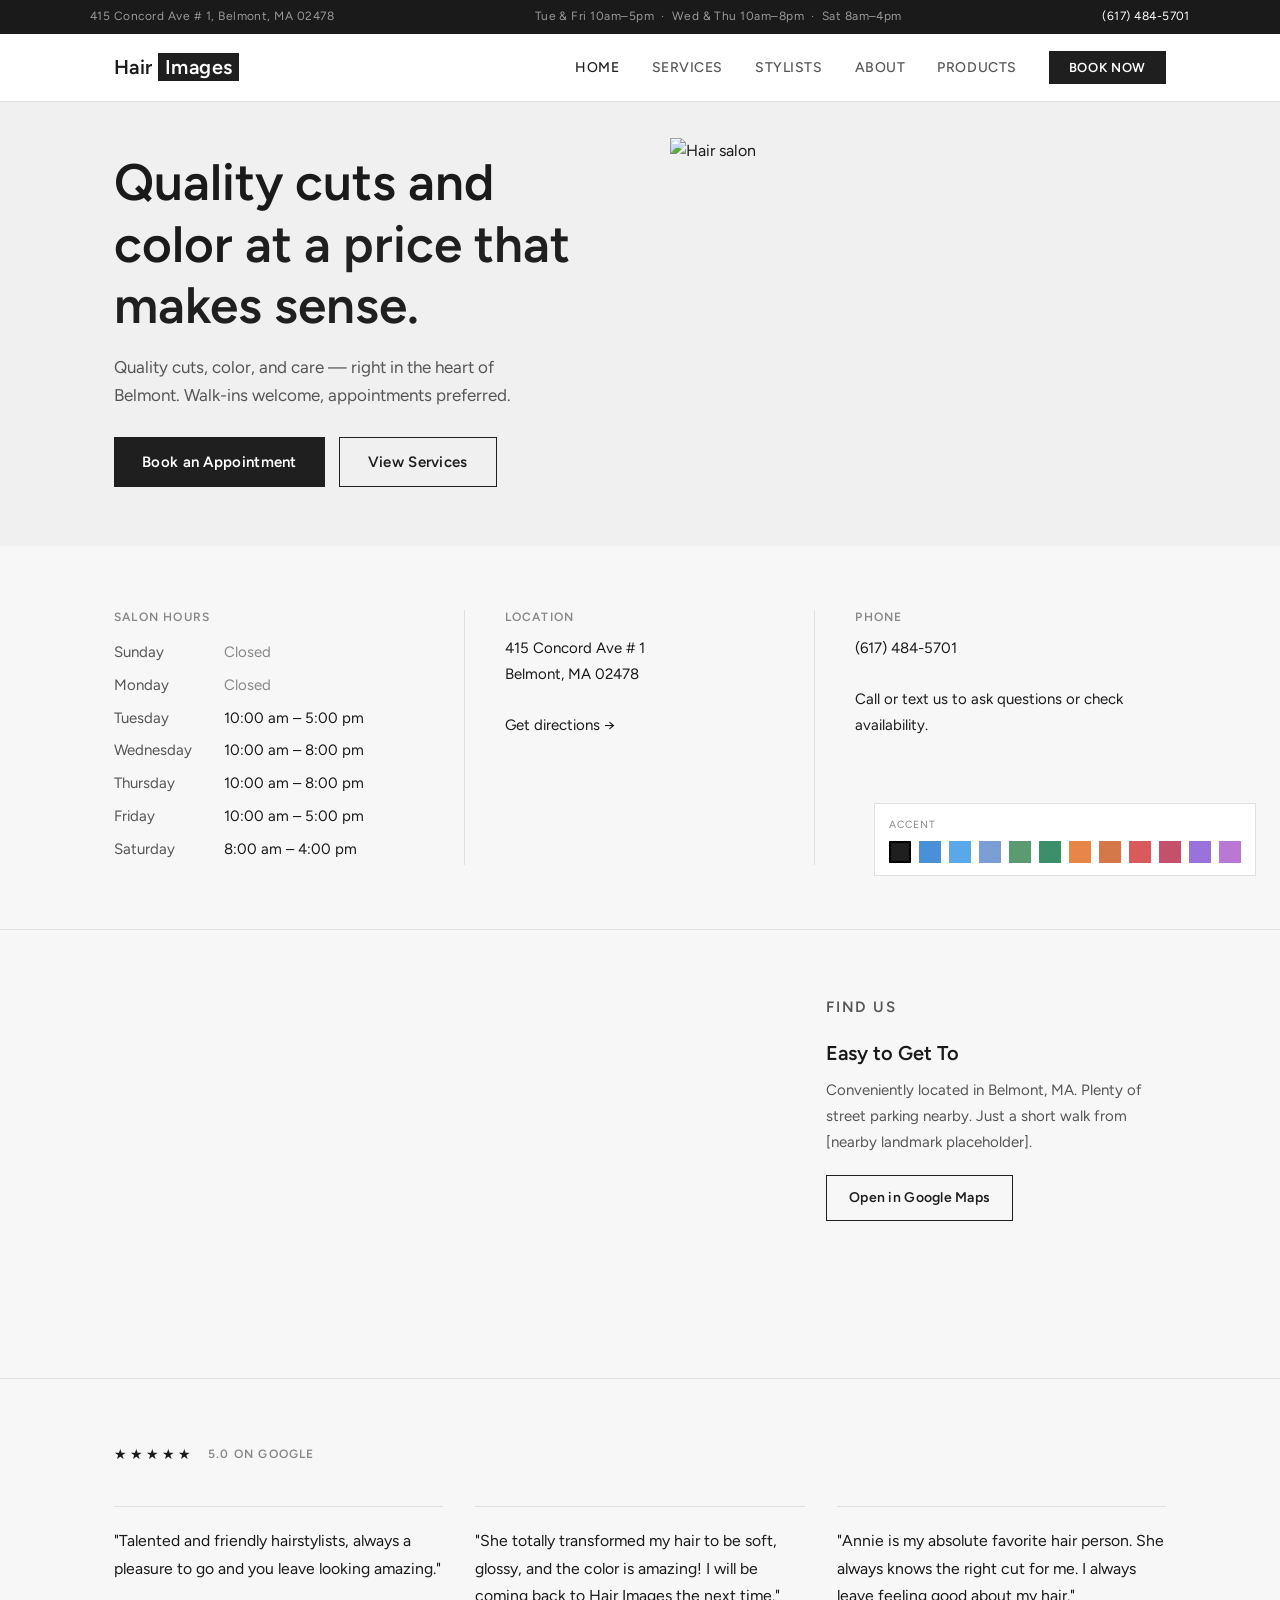
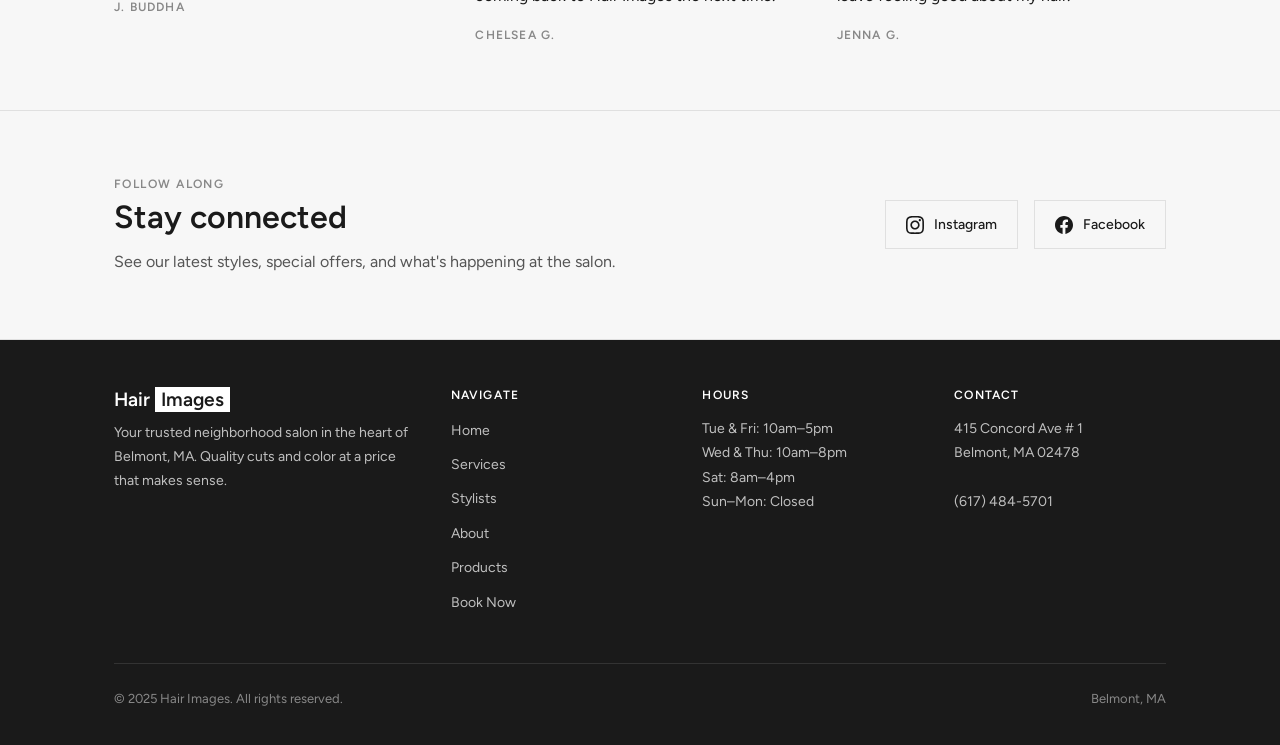
==== index.html @ fe10e87e "Add mobile-specific UI improvements - Hide top bar on mobile - Location + Phone side by side (2-col)" ====
<!DOCTYPE html>
<html lang="en">
<head>
  <meta charset="UTF-8" />
  <meta name="viewport" content="width=device-width, initial-scale=1.0" />
  <title>Hair Images — Belmont's Neighborhood Salon</title>
  <link rel="stylesheet" href="css/style.css" />
</head>
<body>

  <!-- ========================
       Top Bar
       ======================== -->
  <div class="topbar">
    <div class="topbar-inner">
      <span>415 Concord Ave # 1, Belmont, MA 02478</span>
      <span>Tue &amp; Fri 10am–5pm &nbsp;·&nbsp; Wed &amp; Thu 10am–8pm &nbsp;·&nbsp; Sat 8am–4pm</span>
      <a href="tel:+16174845701">(617) 484-5701</a>
    </div>
  </div>

  <!-- ========================
       Navigation
       ======================== -->
  <nav>
    <div class="nav-inner">
      <a href="index.html" class="nav-logo">Hair <span>Images</span></a>
      <ul class="nav-links">
        <li><a href="index.html" class="active">Home</a></li>
        <li><a href="services.html">Services</a></li>
        <li><a href="stylists.html">Stylists</a></li>
        <li><a href="about.html">About</a></li>
        <li><a href="products.html">Products</a></li>
        <li><a href="book.html" class="nav-book-btn">Book Now</a></li>
      </ul>
      <button class="nav-toggle" aria-label="Toggle menu">
        <span></span><span></span><span></span>
      </button>
    </div>
  </nav>

  <!-- ========================
       Hero
       ======================== -->
  <section class="hero">
    <div class="hero-inner">
      <div class="hero-text">
        <h1>Quality cuts and color <em>at a price that makes sense.</em></h1>
        <p>Quality cuts, color, and care — right in the heart of Belmont. Walk-ins welcome, appointments preferred.</p>
        <div class="hero-actions">
          <a href="book.html" class="btn-primary">Book an Appointment</a>
          <a href="services.html" class="btn-outline">View Services</a>
        </div>
      </div>
      <div class="hero-image">
        <img src="https://images.unsplash.com/photo-1647462742006-adc8b77b52d2?q=80&w=2064&auto=format&fit=crop" alt="Hair salon" />
      </div>
    </div>
  </section>

  <!-- ========================
       Hours / Location / Phone
       ======================== -->
  <section class="info-strip">
    <div class="container">
      <div class="info-grid">

        <!-- Hours -->
        <div class="info-card">
          <h3>Salon Hours</h3>
          <table class="hours-table">
            <tr><td>Sunday</td><td class="closed">Closed</td></tr>
            <tr><td>Monday</td><td class="closed">Closed</td></tr>
            <tr><td>Tuesday</td><td>10:00 am – 5:00 pm</td></tr>
            <tr><td>Wednesday</td><td>10:00 am – 8:00 pm</td></tr>
            <tr><td>Thursday</td><td>10:00 am – 8:00 pm</td></tr>
            <tr><td>Friday</td><td>10:00 am – 5:00 pm</td></tr>
            <tr><td>Saturday</td><td>8:00 am – 4:00 pm</td></tr>
          </table>
        </div>

        <!-- Location -->
        <div class="info-card">
          <h3>Location</h3>
          <address>
            415 Concord Ave # 1<br />
            Belmont, MA 02478<br /><br />
            <a href="#map">Get directions &rarr;</a>
          </address>
        </div>

        <!-- Phone -->
        <div class="info-card">
          <h3>Phone</h3>
          <p>
            <a href="tel:+16174845701">(617) 484-5701</a><br /><br />
            Call or text us to ask questions or check availability.
          </p>
        </div>

      </div>
    </div>
  </section>

  <!-- ========================
       Map
       ======================== -->
  <section class="map-section" id="map">
    <div class="container">
      <div class="map-wrapper">
        <iframe
          class="map-embed"
          src="https://maps.google.com/maps?q=415+Concord+Ave+%231,+Belmont,+MA+02478&output=embed"
          width="100%"
          height="320"
          style="border:0;"
          allowfullscreen=""
          loading="lazy"
          referrerpolicy="no-referrer-when-downgrade">
        </iframe>
        <div class="map-details">
          <p class="section-label">Find Us</p>
          <h3>Easy to Get To</h3>
          <p>
            Conveniently located in Belmont, MA. Plenty of street parking nearby. Just a short walk from [nearby landmark placeholder].
          </p>
          <a href="https://maps.google.com" target="_blank" rel="noopener" class="btn-outline">Open in Google Maps</a>
        </div>
      </div>
    </div>
  </section>

  <!-- ========================
       Reviews
       ======================== -->
  <section class="reviews-section">
    <div class="container">
      <div class="reviews-header">
        <span class="reviews-stars">★★★★★</span>
        <span class="reviews-rating">5.0 on Google</span>
      </div>
      <div class="reviews-grid">
        <div class="review-item">
          <p class="review-quote">"Talented and friendly hairstylists, always a pleasure to go and you leave looking amazing."</p>
          <p class="review-author">J. Buddha</p>
        </div>
        <div class="review-item">
          <p class="review-quote">"She totally transformed my hair to be soft, glossy, and the color is amazing! I will be coming back to Hair Images the next time."</p>
          <p class="review-author">Chelsea G.</p>
        </div>
        <div class="review-item">
          <p class="review-quote">"Annie is my absolute favorite hair person. She always knows the right cut for me. I always leave feeling good about my hair."</p>
          <p class="review-author">Jenna G.</p>
        </div>
      </div>
    </div>
  </section>

  <!-- ========================
       Socials
       ======================== -->
  <section class="socials-section">
    <div class="container">
      <div class="socials-inner">
        <div class="socials-text">
          <p class="section-label">Follow Along</p>
          <h2 class="section-title">Stay connected</h2>
          <p class="section-sub">See our latest styles, special offers, and what's happening at the salon.</p>
        </div>
        <div class="socials-links">
          <a href="https://www.instagram.com/hairimagessalon/" class="social-link" target="_blank" rel="noopener">
            <svg viewBox="0 0 24 24" xmlns="http://www.w3.org/2000/svg">
              <path d="M12 2.163c3.204 0 3.584.012 4.85.07 3.252.148 4.771 1.691 4.919 4.919.058 1.265.069 1.645.069 4.849 0 3.205-.012 3.584-.069 4.849-.149 3.225-1.664 4.771-4.919 4.919-1.266.058-1.644.07-4.85.07-3.204 0-3.584-.012-4.849-.07-3.26-.149-4.771-1.699-4.919-4.92-.058-1.265-.07-1.644-.07-4.849 0-3.204.013-3.583.07-4.849.149-3.227 1.664-4.771 4.919-4.919 1.266-.057 1.645-.069 4.849-.069zm0-2.163c-3.259 0-3.667.014-4.947.072-4.358.2-6.78 2.618-6.98 6.98-.059 1.281-.073 1.689-.073 4.948 0 3.259.014 3.668.072 4.948.2 4.358 2.618 6.78 6.98 6.98 1.281.058 1.689.072 4.948.072 3.259 0 3.668-.014 4.948-.072 4.354-.2 6.782-2.618 6.979-6.98.059-1.28.073-1.689.073-4.948 0-3.259-.014-3.667-.072-4.947-.196-4.354-2.617-6.78-6.979-6.98-1.281-.059-1.69-.073-4.949-.073zm0 5.838c-3.403 0-6.162 2.759-6.162 6.162s2.759 6.163 6.162 6.163 6.162-2.759 6.162-6.163c0-3.403-2.759-6.162-6.162-6.162zm0 10.162c-2.209 0-4-1.79-4-4 0-2.209 1.791-4 4-4s4 1.791 4 4c0 2.21-1.791 4-4 4zm6.406-11.845c-.796 0-1.441.645-1.441 1.44s.645 1.44 1.441 1.44c.795 0 1.439-.645 1.439-1.44s-.644-1.44-1.439-1.44z"/>
            </svg>
            Instagram
          </a>
          <a href="https://www.facebook.com/hairimagessalon/" class="social-link" target="_blank" rel="noopener">
            <svg viewBox="0 0 24 24" xmlns="http://www.w3.org/2000/svg">
              <path d="M24 12.073c0-6.627-5.373-12-12-12s-12 5.373-12 12c0 5.99 4.388 10.954 10.125 11.854v-8.385H7.078v-3.47h3.047V9.43c0-3.007 1.792-4.669 4.533-4.669 1.312 0 2.686.235 2.686.235v2.953H15.83c-1.491 0-1.956.925-1.956 1.874v2.25h3.328l-.532 3.47h-2.796v8.385C19.612 23.027 24 18.062 24 12.073z"/>
            </svg>
            Facebook
          </a>
        </div>
      </div>
    </div>
  </section>

  <!-- ========================
       Footer
       ======================== -->
  <footer>
    <div class="footer-inner">
      <div class="footer-grid">
        <div class="footer-brand">
          <h2>Hair <span>Images</span></h2>
          <p>Your trusted neighborhood salon in the heart of Belmont, MA. Quality cuts and color at a price that makes sense.</p>
        </div>
        <div class="footer-col">
          <h4>Navigate</h4>
          <ul>
            <li><a href="index.html">Home</a></li>
            <li><a href="services.html">Services</a></li>
            <li><a href="stylists.html">Stylists</a></li>
            <li><a href="about.html">About</a></li>
            <li><a href="products.html">Products</a></li>
            <li><a href="book.html">Book Now</a></li>
          </ul>
        </div>
        <div class="footer-col">
          <h4>Hours</h4>
          <p>Tue & Fri: 10am–5pm<br />Wed & Thu: 10am–8pm<br />Sat: 8am–4pm<br />Sun–Mon: Closed</p>
        </div>
        <div class="footer-col">
          <h4>Contact</h4>
          <p>415 Concord Ave # 1<br />Belmont, MA 02478<br /><br />(617) 484-5701</p>
        </div>
      </div>
      <div class="footer-bottom">
        <p>&copy; 2025 Hair Images. All rights reserved.</p>
        <p>Belmont, MA</p>
      </div>
    </div>
  </footer>

  <script src="js/nav.js"></script>

  <a href="book.html" class="mobile-book-fab">Book Now</a>

  <div id="theme-switcher">
    <div class="swatch-panel">
      <p class="accent-label">Accent</p>
      <div class="swatch-row">
        <button class="swatch active" data-accent="#1F1F1F" data-accent-lt="#888888" style="background:#1F1F1F;" title="Black"></button>
        <button class="swatch" data-accent="#4A90D9" data-accent-lt="#85BBE8" style="background:#4A90D9;" title="Blue"></button>
        <button class="swatch" data-accent="#5BA8E8" data-accent-lt="#90CCEF" style="background:#5BA8E8;" title="Sky Blue"></button>
        <button class="swatch" data-accent="#7B9FD4" data-accent-lt="#AABFE0" style="background:#7B9FD4;" title="Periwinkle"></button>
        <button class="swatch" data-accent="#5A9B72" data-accent-lt="#8DC4A0" style="background:#5A9B72;" title="Sage Green"></button>
        <button class="swatch" data-accent="#3D8F6A" data-accent-lt="#75BA9A" style="background:#3D8F6A;" title="Teal Green"></button>
        <button class="swatch" data-accent="#E8864A" data-accent-lt="#F0AF80" style="background:#E8864A;" title="Orange"></button>
        <button class="swatch" data-accent="#D4784A" data-accent-lt="#E4A47A" style="background:#D4784A;" title="Terracotta"></button>
        <button class="swatch" data-accent="#D95A5A" data-accent-lt="#E89090" style="background:#D95A5A;" title="Soft Red"></button>
        <button class="swatch" data-accent="#C4506A" data-accent-lt="#DC8898" style="background:#C4506A;" title="Rose Red"></button>
        <button class="swatch" data-accent="#9B72D9" data-accent-lt="#BFA8E8" style="background:#9B72D9;" title="Violet"></button>
        <button class="swatch" data-accent="#B878D4" data-accent-lt="#D4A8E4" style="background:#B878D4;" title="Orchid"></button>
      </div>
    </div>
    <button class="accent-toggle">Accents</button>
  </div>

  <style>
    #theme-switcher {
      position: fixed;
      bottom: 24px;
      right: 24px;
      background: #fff;
      border: 1px solid #E0E0E0;
      padding: 12px 14px;
      z-index: 9999;
      font-family: 'Figtree', sans-serif;
    }
    .accent-label {
      font-size: 0.65rem;
      letter-spacing: 0.1em;
      text-transform: uppercase;
      color: #888;
      margin-bottom: 8px;
    }
    .accent-toggle { display: none; }
    .swatch-row { display: flex; gap: 8px; }
    .swatch {
      width: 22px;
      height: 22px;
      border: 2px solid transparent;
      cursor: pointer;
      padding: 0;
    }
    .swatch.active { border-color: #000; }

    @media (max-width: 840px) {
      #theme-switcher {
        right: auto;
        left: 24px;
        background: transparent;
        border: none;
        padding: 0;
      }
      .swatch-panel {
        display: none;
        background: #fff;
        border: 1px solid #E0E0E0;
        padding: 12px 14px;
        margin-bottom: 8px;
      }
      #theme-switcher.open .swatch-panel { display: block; }
      .accent-label { display: none; }
      .swatch-row { flex-wrap: wrap; max-width: 156px; }
      .accent-toggle {
        display: block;
        background: #fff;
        border: 1px solid #E0E0E0;
        padding: 8px 14px;
        font-family: 'Figtree', sans-serif;
        font-size: 0.7rem;
        font-weight: 600;
        letter-spacing: 0.08em;
        text-transform: uppercase;
        color: #555;
        cursor: pointer;
      }
    }
  </style>

  <script>
    document.querySelectorAll('.swatch').forEach(btn => {
      btn.addEventListener('click', () => {
        document.querySelectorAll('.swatch').forEach(s => s.classList.remove('active'));
        btn.classList.add('active');
        const root = document.documentElement;
        root.style.setProperty('--accent', btn.dataset.accent);
        root.style.setProperty('--accent-lt', btn.dataset.accentLt);
      });
    });

    document.querySelector('.accent-toggle').addEventListener('click', () => {
      document.getElementById('theme-switcher').classList.toggle('open');
    });
  </script>

</body>
</html>
---- css/style.css ----
/* ==============================
   Hair Images — Global Styles
   ============================== */

@import url('https://fonts.googleapis.com/css2?family=Figtree:wght@300;400;500;600&display=swap');

/* Variables */
:root {
  --bg:        #F7F7F7;
  --bg-alt:    #F0F0F0;
  --white:     #FFFFFF;
  --text:      #1A1A1A;
  --text-mid:  #555555;
  --text-light:#888888;
  --accent:    #1F1F1F;
  --accent-lt: #888888;
  --border:    #E0E0E0;
  --nav-h:     68px;
  --max-w:     1100px;
}

/* Reset */
*, *::before, *::after { box-sizing: border-box; margin: 0; padding: 0; }

html { scroll-behavior: smooth; }

body {
  background: var(--bg);
  color: var(--text);
  font-family: 'Figtree', sans-serif;
  font-size: 16px;
  line-height: 1.65;
}

img { display: block; max-width: 100%; }

a { color: inherit; text-decoration: none; }

h1, h2, h3, h4 {
  font-family: 'Figtree', sans-serif;
  line-height: 1.2;
  font-weight: 600;
}

/* ==============================
   Top Bar
   ============================== */

.topbar {
  background: var(--text);
  color: #999999;
  font-size: 0.75rem;
  letter-spacing: 0.04em;
  padding: 7px 24px;
}

.topbar-inner {
  max-width: var(--max-w);
  margin: 0 auto;
  display: flex;
  justify-content: space-between;
  align-items: center;
  gap: 16px;
}

.topbar a {
  color: #ffffff;
  transition: opacity 0.2s;
}

.topbar a:hover { opacity: 0.7; }

/* ==============================
   Navigation
   ============================== */

nav {
  position: sticky;
  top: 0;
  z-index: 100;
  background: var(--white);
  border-bottom: 1px solid var(--border);
  height: var(--nav-h);
}

.nav-inner {
  max-width: var(--max-w);
  margin: 0 auto;
  padding: 0 24px;
  height: 100%;
  display: flex;
  align-items: center;
  justify-content: space-between;
}

.nav-logo {
  font-family: 'Figtree', sans-serif;
  font-size: 1.25rem;
  font-weight: 600;
  letter-spacing: 0.02em;
  color: var(--text);
}

.nav-logo span {
  background: var(--accent);
  color: var(--white);
  padding: 2px 7px;
}

.nav-links {
  display: flex;
  gap: 32px;
  list-style: none;
}

.nav-links a {
  font-size: 0.875rem;
  font-weight: 500;
  letter-spacing: 0.04em;
  text-transform: uppercase;
  color: var(--text-mid);
  transition: color 0.2s;
}

.nav-links a:hover,
.nav-links a.active {
  color: var(--accent);
}

.nav-book-btn {
  background: var(--accent);
  color: var(--white) !important;
  padding: 9px 20px;
  font-size: 0.8125rem !important;
  font-weight: 600 !important;
  letter-spacing: 0.05em !important;
  transition: background 0.2s !important;
}

.nav-book-btn:hover {
  background: #3A3A3A !important;
  color: var(--white) !important;
}

/* Hamburger (mobile) */
.nav-toggle {
  display: none;
  background: none;
  border: none;
  cursor: pointer;
  padding: 4px;
}

.nav-toggle span {
  display: block;
  width: 22px;
  height: 2px;
  background: var(--text);
  margin: 5px 0;
  transition: all 0.3s;
}

/* ==============================
   Page Wrapper
   ============================== */

.page {
  min-height: calc(100vh - var(--nav-h));
}

.container {
  max-width: var(--max-w);
  margin: 0 auto;
  padding: 0 24px;
}

/* ==============================
   Hero
   ============================== */

.hero {
  background: var(--bg-alt);
  padding: 36px 0;
}

.hero-inner {
  max-width: var(--max-w);
  margin: 0 auto;
  padding: 0 24px;
  display: grid;
  grid-template-columns: 1fr 1fr;
  gap: 60px;
  align-items: center;
}

.hero-text {
  margin-top: -8px;
}

.hero-text h1 {
  font-size: clamp(2.2rem, 4vw, 3.2rem);
  margin-bottom: 16px;
  color: var(--text);
}

.hero-text h1 em {
  font-style: normal;
  color: var(--accent);
}

.hero-text p {
  font-size: 1.0625rem;
  color: var(--text-mid);
  max-width: 420px;
  margin-bottom: 28px;
}

.hero-actions {
  display: flex;
  gap: 14px;
  flex-wrap: wrap;
}

.btn-primary {
  display: inline-block;
  background: var(--accent);
  color: var(--white);
  padding: 13px 28px;
  font-weight: 600;
  font-size: 0.9375rem;
  letter-spacing: 0.02em;
  transition: background 0.2s;
}

.btn-primary:hover { background: #3A3A3A; }

.btn-outline {
  display: inline-block;
  border: 1.5px solid var(--accent);
  color: var(--accent);
  padding: 12px 28px;
  font-weight: 600;
  font-size: 0.9375rem;
  letter-spacing: 0.02em;
  transition: all 0.2s;
}

.btn-outline:hover {
  background: var(--accent);
  color: var(--white);
}

.hero-image {
  aspect-ratio: 4/3;
  overflow: hidden;
}

.hero-image img {
  width: 100%;
  height: 100%;
  object-fit: cover;
  display: block;
}

/* ==============================
   Section Labels
   ============================== */

.section-label {
  font-size: 0.75rem;
  font-weight: 600;
  letter-spacing: 0.12em;
  text-transform: uppercase;
  color: var(--text-light);
  margin-bottom: 4px;
}

.section-title {
  font-size: clamp(1.6rem, 2.5vw, 2rem);
  color: var(--text);
  margin-bottom: 12px;
}

.section-sub {
  color: var(--text-mid);
  font-size: 1rem;
  max-width: 520px;
}

/* ==============================
   Info Strip (Hours, Location, Phone)
   ============================== */

.info-strip {
  padding: 64px 0;
  border-bottom: 1px solid var(--border);
}

.info-grid {
  display: grid;
  grid-template-columns: repeat(3, 1fr);
  gap: 0;
}

.info-card {
  padding: 0 40px 0 0;
  border-right: 1px solid var(--border);
}

.info-card:first-child { padding-left: 0; }

.info-card:last-child {
  border-right: none;
  padding-right: 0;
  padding-left: 40px;
}

.info-card:nth-child(2) { padding-left: 40px; }

.info-card-icon {
  margin-bottom: 16px;
}

.info-card-icon svg {
  width: 20px;
  height: 20px;
  stroke: var(--text-light);
  fill: none;
  stroke-width: 1.6;
  stroke-linecap: round;
  stroke-linejoin: round;
}

.info-card h3 {
  font-family: 'Figtree', sans-serif;
  font-size: 0.75rem;
  font-weight: 600;
  letter-spacing: 0.1em;
  text-transform: uppercase;
  color: var(--text-light);
  margin-bottom: 12px;
}

.info-card p,
.info-card address {
  font-style: normal;
  font-size: 0.9375rem;
  color: var(--text);
  line-height: 1.7;
}

.hours-table {
  width: 100%;
  font-size: 0.9375rem;
  border-collapse: collapse;
}

.hours-table td {
  padding: 4px 0;
  color: var(--text);
}

.hours-table td:first-child {
  color: var(--text-mid);
  width: 110px;
}

.hours-table .closed {
  color: var(--text-light);
}

/* ==============================
   Socials Section
   ============================== */

.socials-section {
  padding: 64px 0;
  border-bottom: 1px solid var(--border);
}

.socials-inner {
  display: flex;
  align-items: center;
  gap: 48px;
  flex-wrap: wrap;
}

.socials-text { flex: 1; min-width: 240px; }

.socials-links {
  display: flex;
  gap: 16px;
  flex-wrap: wrap;
}

.social-link {
  flex: 1;
  display: flex;
  align-items: center;
  justify-content: center;
  gap: 10px;
  border: 1px solid var(--border);
  padding: 12px 20px;
  font-size: 0.875rem;
  font-weight: 500;
  color: var(--text);
  transition: border-color 0.2s, color 0.2s;
}

.social-link:hover {
  border-color: var(--text);
  color: var(--text);
}

.social-link svg {
  width: 18px;
  height: 18px;
  fill: currentColor;
}

/* ==============================
   Reviews Section
   ============================== */

.reviews-section {
  padding: 64px 0;
  border-bottom: 1px solid var(--border);
}

.reviews-header {
  display: flex;
  align-items: center;
  gap: 14px;
  margin-bottom: 40px;
}

.reviews-stars {
  font-size: 0.85rem;
  letter-spacing: 3px;
  color: var(--text);
}

.reviews-rating {
  font-size: 0.75rem;
  font-weight: 600;
  letter-spacing: 0.1em;
  text-transform: uppercase;
  color: var(--text-light);
}

.reviews-grid {
  display: grid;
  grid-template-columns: repeat(3, 1fr);
  gap: 32px;
}

.review-item {
  border-top: 1px solid var(--border);
  padding-top: 20px;
}

.review-quote {
  font-size: 0.9875rem;
  line-height: 1.75;
  color: var(--text);
  margin-bottom: 16px;
}

.review-author {
  font-size: 0.75rem;
  font-weight: 600;
  letter-spacing: 0.1em;
  text-transform: uppercase;
  color: var(--text-light);
}

/* ==============================
   Map Placeholder
   ============================== */

.map-section {
  padding: 64px 0;
  border-bottom: 1px solid var(--border);
}

.map-wrapper {
  display: grid;
  grid-template-columns: 1fr 340px;
  gap: 40px;
  align-items: start;
}

.map-placeholder {
  background: var(--border);
  height: 320px;
  display: flex;
  align-items: center;
  justify-content: center;
  color: var(--text-light);
  font-size: 0.875rem;
  letter-spacing: 0.04em;
  text-transform: uppercase;
}

.map-embed {
  display: block;
  height: 320px;
  width: 100%;
}

.map-details h3 {
  font-size: 1.25rem;
  margin-bottom: 12px;
}

.map-details p {
  color: var(--text-mid);
  font-size: 0.9375rem;
  margin-bottom: 20px;
  line-height: 1.75;
}

.map-details a.btn-outline {
  font-size: 0.875rem;
  padding: 10px 22px;
}

/* ==============================
   Footer
   ============================== */

footer {
  background: var(--text);
  color: #C0C0C0;
  padding: 48px 0 36px;
}

.footer-inner {
  max-width: var(--max-w);
  margin: 0 auto;
  padding: 0 24px;
}

.footer-grid {
  display: grid;
  grid-template-columns: 1.4fr 1fr 1fr 1fr;
  gap: 40px;
  margin-bottom: 40px;
}

.footer-brand h2 {
  font-size: 1.2rem;
  color: #FFFFFF;
  margin-bottom: 10px;
}

.footer-brand h2 span {
  background: var(--white);
  color: var(--text);
  padding: 1px 6px;
}

.footer-brand p {
  font-size: 0.875rem;
  line-height: 1.7;
}

.footer-col h4 {
  font-family: 'Figtree', sans-serif;
  font-size: 0.75rem;
  font-weight: 600;
  letter-spacing: 0.1em;
  text-transform: uppercase;
  color: #FFFFFF;
  margin-bottom: 14px;
}

.footer-col ul {
  list-style: none;
}

.footer-col ul li {
  margin-bottom: 8px;
}

.footer-col ul a {
  font-size: 0.875rem;
  color: #C0C0C0;
  transition: color 0.2s;
}

.footer-col ul a:hover {
  color: var(--accent-lt);
}

.footer-col p {
  font-size: 0.875rem;
  line-height: 1.75;
}

.footer-bottom {
  border-top: 1px solid #333333;
  padding-top: 24px;
  display: flex;
  justify-content: space-between;
  align-items: center;
  flex-wrap: wrap;
  gap: 8px;
}

.footer-bottom p {
  font-size: 0.8125rem;
  color: #888888;
}

/* ==============================
   Page Headers (inner pages)
   ============================== */

.page-header {
  background: var(--bg-alt);
  padding: 36px 0;
}

.page-header h1 {
  font-size: clamp(1.8rem, 3.5vw, 2.6rem);
  margin-bottom: 8px;
}

.page-header p {
  color: var(--text-mid);
  font-size: 1rem;
  max-width: 480px;
}

/* ==============================
   Services Page
   ============================== */

.services-content {
  padding: 32px 0 64px;
}

.services-grid {
  display: grid;
  grid-template-columns: repeat(2, 1fr);
  gap: 0 64px;
}

.service-category {
  padding: 32px 0;
  border-top: 2px solid var(--text);
}

.service-category h3 {
  font-size: 0.75rem;
  font-weight: 600;
  letter-spacing: 0.1em;
  text-transform: uppercase;
  color: var(--text-light);
  margin-bottom: 20px;
}

.service-item {
  display: flex;
  justify-content: space-between;
  align-items: baseline;
  padding: 10px 0;
  border-bottom: 1px solid var(--border);
  font-size: 0.9375rem;
}

.service-item:last-child { border-bottom: none; }

.service-price {
  font-weight: 600;
  color: var(--text);
  white-space: nowrap;
  margin-left: 12px;
}

.services-note {
  margin-top: 40px;
  padding-top: 20px;
  border-top: 1px solid var(--border);
  font-size: 0.875rem;
  color: var(--text-light);
}

/* ==============================
   Book Page
   ============================== */

.book-content {
  padding: 80px 0;
  text-align: center;
}

.book-card {
  border: 1px solid var(--border);
  padding: 56px 48px;
  max-width: 560px;
  margin: 0 auto;
}

.book-card h2 {
  font-size: 1.8rem;
  margin-bottom: 14px;
}

.book-card p {
  color: var(--text-mid);
  margin-bottom: 32px;
  font-size: 1rem;
}

.book-card .btn-primary {
  font-size: 1rem;
  padding: 15px 36px;
}

.book-info {
  margin-top: 28px;
  font-size: 0.875rem;
  color: var(--text-light);
}

/* ==============================
   Stylists Page
   ============================== */

.stylists-content {
  padding: 32px 0 64px;
}

.stylist-grid {
  display: grid;
  grid-template-columns: repeat(4, 1fr);
  gap: 24px;
}

.stylist-card {}

.stylist-photo {
  background: var(--bg-alt);
  aspect-ratio: 2/3;
  display: flex;
  align-items: center;
  justify-content: center;
  color: var(--text-light);
  font-size: 0.75rem;
  letter-spacing: 0.06em;
  text-transform: uppercase;
  margin-bottom: 16px;
}

.stylist-info h3 {
  font-size: 1.05rem;
  margin-bottom: 6px;
}

.stylist-info p {
  font-size: 0.875rem;
  color: var(--text-mid);
  line-height: 1.7;
  margin-bottom: 12px;
}

.stylist-socials {
  display: flex;
  gap: 8px;
  flex-wrap: wrap;
}

.stylist-social-link {
  display: flex;
  align-items: center;
  gap: 6px;
  font-size: 0.8rem;
  color: var(--text-light);
  transition: color 0.2s;
}

.stylist-social-link:hover {
  color: var(--text);
}

.stylist-social-link svg {
  width: 13px;
  height: 13px;
  fill: currentColor;
}

/* ==============================
   About Page
   ============================== */

.about-content {
  padding: 32px 0 64px;
}

.about-grid {
  display: grid;
  grid-template-columns: 1fr 1fr;
  gap: 60px;
  align-items: start;
  margin-bottom: 64px;
}

.about-text h2 {
  font-size: 1.9rem;
  margin-bottom: 20px;
}

.about-text p {
  color: var(--text-mid);
  font-size: 0.9875rem;
  line-height: 1.8;
  margin-bottom: 16px;
}

.about-image {
  background: var(--bg-alt);
  aspect-ratio: 4/3;
  display: flex;
  align-items: center;
  justify-content: center;
  color: var(--text-light);
  font-size: 0.8rem;
  letter-spacing: 0.06em;
  text-transform: uppercase;
}

.values-section { margin-top: 16px; }

.values-grid {
  display: grid;
  grid-template-columns: repeat(3, 1fr);
  gap: 0;
  margin-top: 32px;
}

.value-card {
  padding: 24px 32px 24px 0;
  border-top: 1px solid var(--border);
}

.value-card:last-child { padding-right: 0; }

.value-card h4 {
  font-family: 'Figtree', sans-serif;
  font-size: 0.9375rem;
  font-weight: 600;
  margin-bottom: 8px;
}

.value-card p {
  font-size: 0.875rem;
  color: var(--text-mid);
  line-height: 1.65;
}

/* ==============================
   Products Page
   ============================== */

.products-content {
  padding: 32px 0 64px;
}

.product-group {
  margin-bottom: 52px;
}

.product-group-title {
  font-size: 0.75rem;
  font-weight: 600;
  letter-spacing: 0.1em;
  text-transform: uppercase;
  color: var(--text-light);
  padding-bottom: 12px;
  border-bottom: 2px solid var(--text);
}

.product-row {
  border-bottom: 1px solid var(--border);
}

.product-toggle {
  width: 100%;
  display: flex;
  align-items: center;
  gap: 20px;
  padding: 13px 0;
  background: none;
  border: none;
  cursor: pointer;
  text-align: left;
  font-family: 'Figtree', sans-serif;
  font-size: inherit;
  color: var(--text);
}

.product-toggle:hover .product-name { opacity: 0.6; }

.product-brand-label {
  font-size: 0.75rem;
  color: var(--text-light);
  letter-spacing: 0.04em;
  text-transform: uppercase;
  white-space: nowrap;
  width: 130px;
  flex-shrink: 0;
}

.product-name {
  flex: 1;
  font-size: 0.9375rem;
  font-weight: 500;
  transition: opacity 0.15s;
}

.product-indicator {
  font-size: 1.1rem;
  font-weight: 300;
  color: var(--text-light);
  transition: transform 0.2s;
  flex-shrink: 0;
  line-height: 1;
}

.product-row.open .product-indicator {
  transform: rotate(45deg);
}

.product-desc-wrapper {
  display: grid;
  grid-template-rows: 0fr;
  transition: grid-template-rows 0.25s ease;
}

.product-row.open .product-desc-wrapper {
  grid-template-rows: 1fr;
}

.product-desc {
  overflow: hidden;
}

.product-desc p {
  font-size: 0.875rem;
  color: var(--text-mid);
  line-height: 1.75;
  padding: 0 0 16px 150px;
}

/* ==============================
   Responsive
   ============================== */

@media (max-width: 960px) {
  .stylist-grid       { grid-template-columns: repeat(2, 1fr); }
}

@media (max-width: 840px) {
  .hero-inner         { grid-template-columns: 1fr; }
  .hero-image         { display: none; }
  .info-grid          { grid-template-columns: 1fr 1fr; gap: 0; }
  .info-card          { border-right: none; border-top: none; padding: 0; }
  .info-card:first-child { grid-column: 1 / -1; padding-bottom: 28px; border-bottom: 1px solid var(--border); }
  .info-card:nth-child(2) { padding: 28px 20px 0 0; border-right: 1px solid var(--border); }
  .info-card:last-child { padding: 28px 0 0 20px; }
  .map-wrapper        { grid-template-columns: 1fr; }
  .footer-grid        { grid-template-columns: 1fr 1fr; }
  .services-grid      { grid-template-columns: 1fr; gap: 0; }
  .about-grid         { grid-template-columns: 1fr; }
  .values-grid        { grid-template-columns: 1fr; }
  .products-grid      { grid-template-columns: 1fr 1fr; }
  .nav-links          { display: none; }
  .nav-toggle         { display: block; }
}

@media (max-width: 540px) {
  .stylist-grid       { grid-template-columns: repeat(2, 1fr); gap: 16px; }
  .products-grid      { grid-template-columns: 1fr; }
  .footer-grid        { grid-template-columns: 1fr; }
  .hero               { padding: 28px 0; }
  .socials-inner      { flex-direction: column; align-items: flex-start; gap: 24px; }
}

/* ==============================
   Mobile Book Now FAB
   ============================== */

.mobile-book-fab {
  display: none;
  position: fixed;
  bottom: 24px;
  right: 24px;
  background: var(--accent);
  color: var(--white);
  padding: 13px 24px;
  font-family: 'Figtree', sans-serif;
  font-weight: 600;
  font-size: 0.875rem;
  letter-spacing: 0.04em;
  z-index: 9998;
  box-shadow: 0 4px 20px rgba(0,0,0,0.2);
}

/* ==============================
   Mobile-only overrides
   ============================== */

@media (max-width: 840px) {
  .topbar             { display: none; }
  .mobile-book-fab    { display: block; }
  .map-section        { padding-bottom: 36px; }
  .reviews-section    { padding: 48px 0; }
  .reviews-header     { margin-bottom: 24px; }

  .reviews-grid {
    display: flex;
    overflow-x: auto;
    scroll-snap-type: x mandatory;
    -webkit-overflow-scrolling: touch;
    scrollbar-width: none;
    gap: 20px;
    padding-bottom: 4px;
  }
  .reviews-grid::-webkit-scrollbar { display: none; }
  .review-item {
    flex: 0 0 85%;
    scroll-snap-align: start;
  }
}
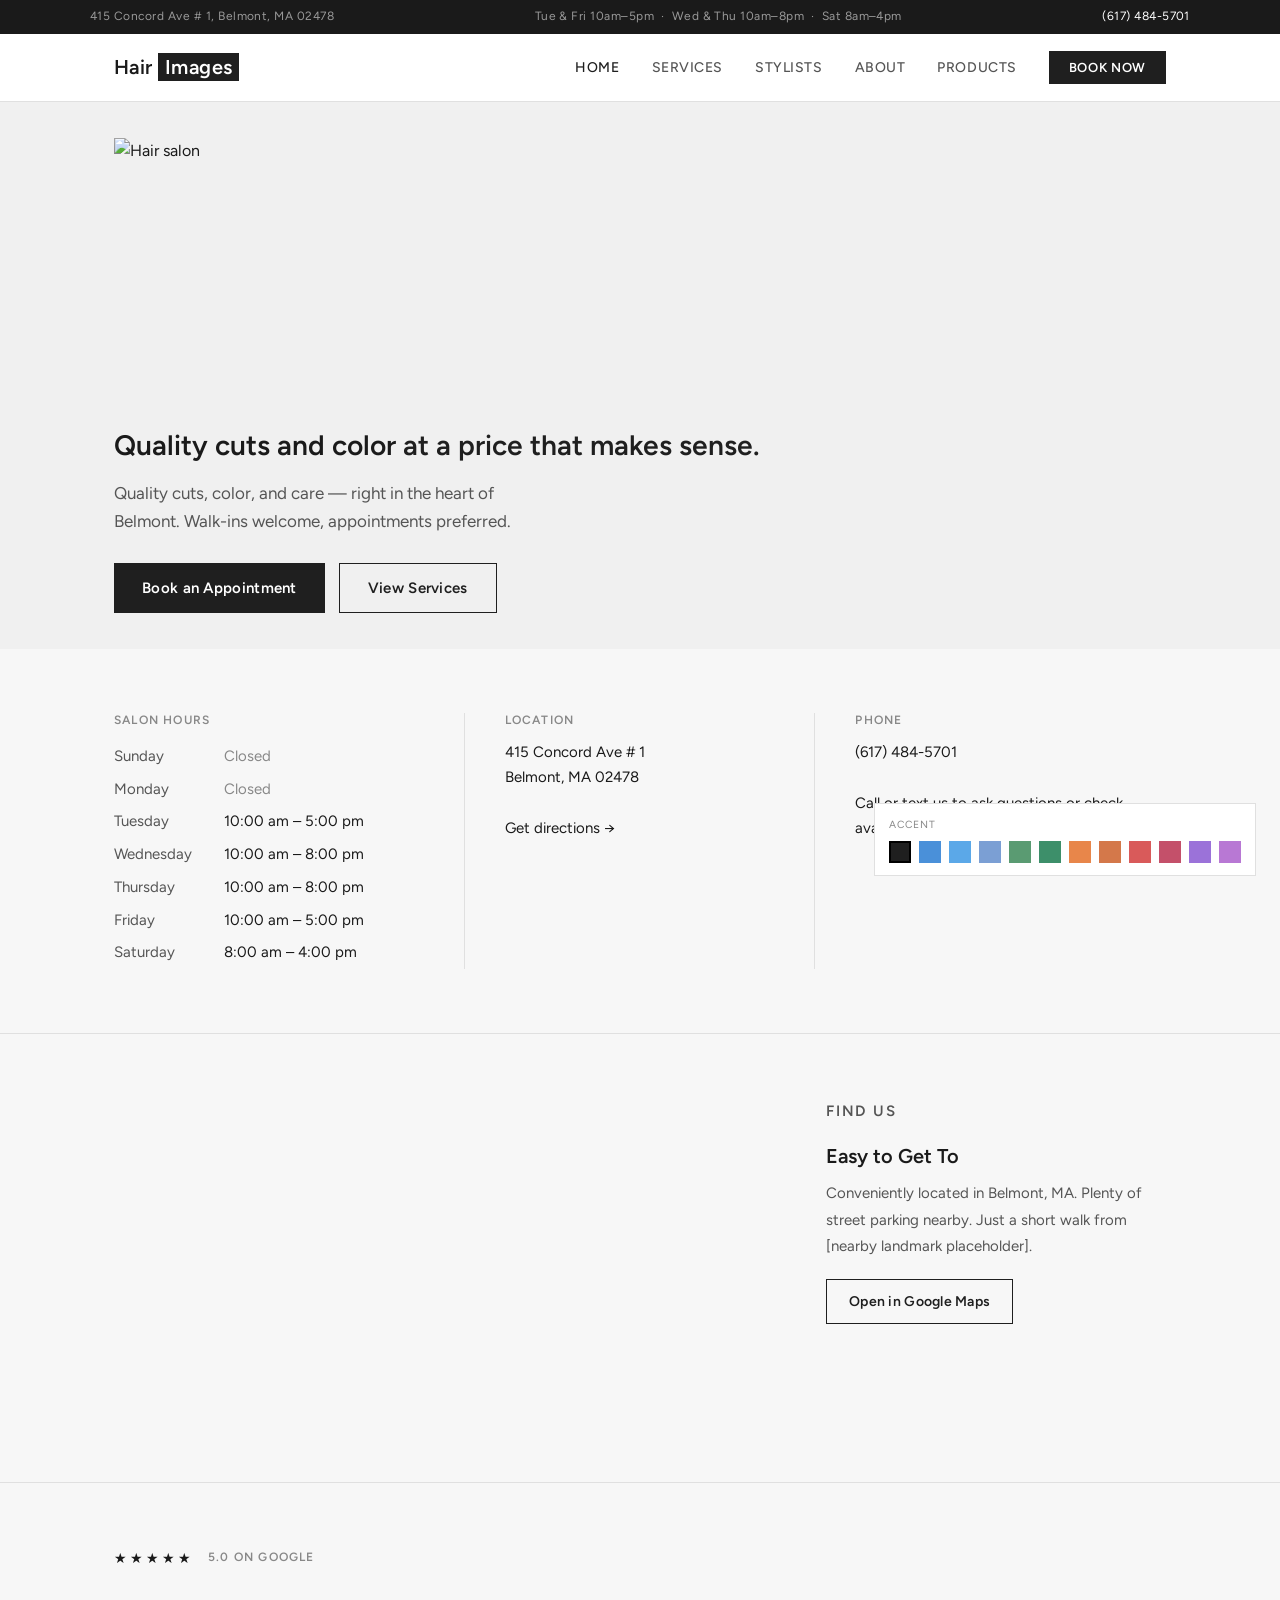
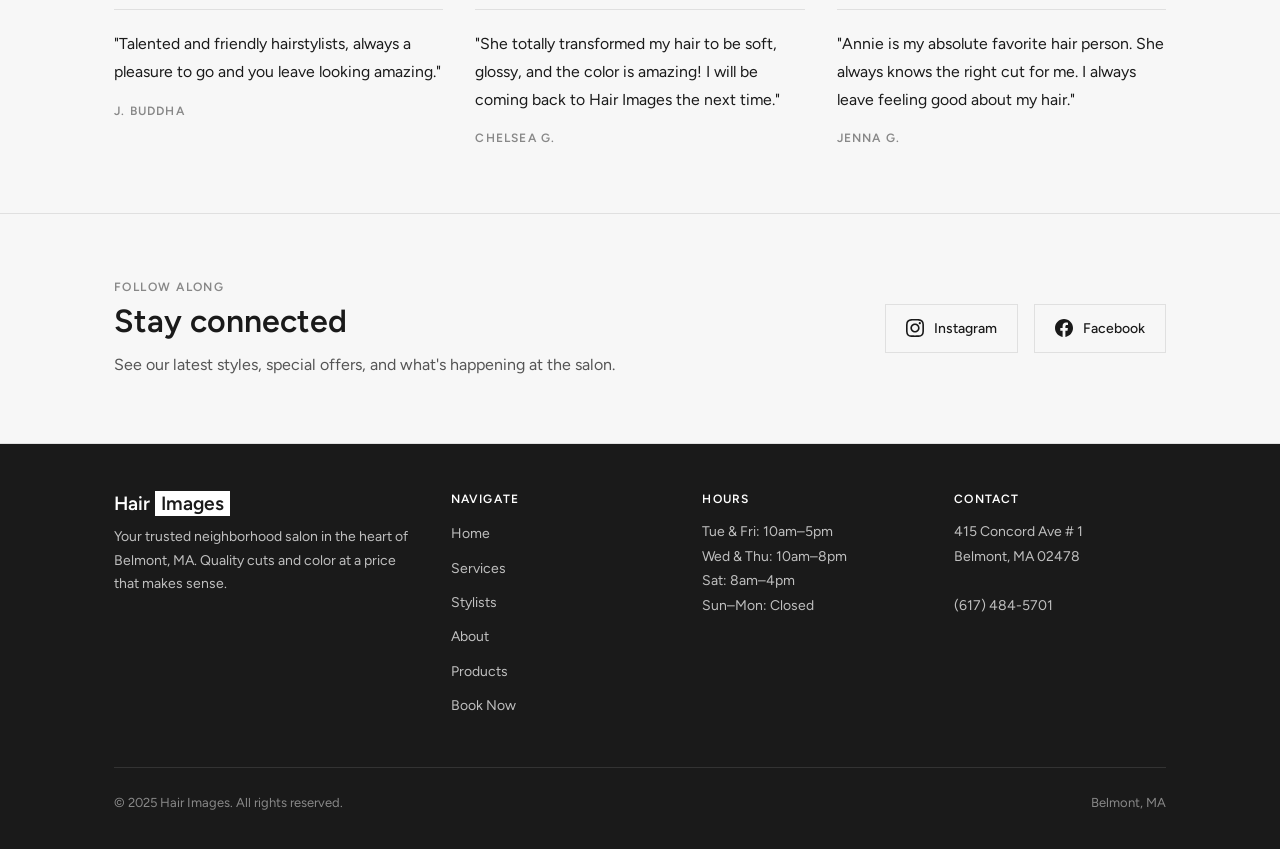
==== commit 907963a1: "Hero image above text on desktop, smaller heading, carousel dots - Hero restructured to stacked layo" ====
--- a/index.html
+++ b/index.html
@@ -44,6 +44,9 @@
        ======================== -->
   <section class="hero">
     <div class="hero-inner">
+      <div class="hero-image">
+        <img src="https://images.unsplash.com/photo-1647462742006-adc8b77b52d2?q=80&w=2064&auto=format&fit=crop" alt="Hair salon" />
+      </div>
       <div class="hero-text">
         <h1>Quality cuts and color <em>at a price that makes sense.</em></h1>
         <p>Quality cuts, color, and care — right in the heart of Belmont. Walk-ins welcome, appointments preferred.</p>
@@ -51,9 +54,6 @@
           <a href="book.html" class="btn-primary">Book an Appointment</a>
           <a href="services.html" class="btn-outline">View Services</a>
         </div>
-      </div>
-      <div class="hero-image">
-        <img src="https://images.unsplash.com/photo-1647462742006-adc8b77b52d2?q=80&w=2064&auto=format&fit=crop" alt="Hair salon" />
       </div>
     </div>
   </section>
@@ -152,6 +152,11 @@
           <p class="review-quote">"Annie is my absolute favorite hair person. She always knows the right cut for me. I always leave feeling good about my hair."</p>
           <p class="review-author">Jenna G.</p>
         </div>
+      </div>
+      <div class="carousel-dots">
+        <button class="carousel-dot active" aria-label="Review 1"></button>
+        <button class="carousel-dot" aria-label="Review 2"></button>
+        <button class="carousel-dot" aria-label="Review 3"></button>
       </div>
     </div>
   </section>
@@ -324,6 +329,28 @@
     document.querySelector('.accent-toggle').addEventListener('click', () => {
       document.getElementById('theme-switcher').classList.toggle('open');
     });
+
+    // Carousel dots
+    const reviewsGrid = document.querySelector('.reviews-grid');
+    const dots = document.querySelectorAll('.carousel-dot');
+    if (reviewsGrid && dots.length) {
+      dots.forEach((dot, i) => {
+        dot.addEventListener('click', () => {
+          const card = reviewsGrid.children[i];
+          reviewsGrid.scrollTo({ left: card.offsetLeft - reviewsGrid.offsetLeft, behavior: 'smooth' });
+        });
+      });
+      reviewsGrid.addEventListener('scroll', () => {
+        const cards = [...reviewsGrid.children];
+        let activeIndex = 0;
+        cards.forEach((card, i) => {
+          if (card.offsetLeft - reviewsGrid.offsetLeft <= reviewsGrid.scrollLeft + reviewsGrid.clientWidth / 2) {
+            activeIndex = i;
+          }
+        });
+        dots.forEach((d, i) => d.classList.toggle('active', i === activeIndex));
+      });
+    }
   </script>
 
 </body>
--- a/css/style.css
+++ b/css/style.css
@@ -187,18 +187,13 @@
   max-width: var(--max-w);
   margin: 0 auto;
   padding: 0 24px;
-  display: grid;
-  grid-template-columns: 1fr 1fr;
-  gap: 60px;
-  align-items: center;
-}
-
-.hero-text {
-  margin-top: -8px;
+  display: flex;
+  flex-direction: column;
+  gap: 28px;
 }
 
 .hero-text h1 {
-  font-size: clamp(2.2rem, 4vw, 3.2rem);
+  font-size: clamp(1.5rem, 2.2vw, 2rem);
   margin-bottom: 16px;
   color: var(--text);
 }
@@ -251,8 +246,9 @@
 }
 
 .hero-image {
-  aspect-ratio: 4/3;
+  aspect-ratio: 4/1;
   overflow: hidden;
+  width: 100%;
 }
 
 .hero-image img {
@@ -989,6 +985,33 @@
 }
 
 /* ==============================
+   Carousel Dots
+   ============================== */
+
+.carousel-dots {
+  display: none;
+  justify-content: center;
+  gap: 8px;
+  margin-top: 20px;
+}
+
+.carousel-dot {
+  width: 7px;
+  height: 7px;
+  border-radius: 50%;
+  background: var(--border);
+  border: none;
+  padding: 0;
+  cursor: pointer;
+  transition: background 0.2s, transform 0.2s;
+}
+
+.carousel-dot.active {
+  background: var(--accent);
+  transform: scale(1.4);
+}
+
+/* ==============================
    Mobile Book Now FAB
    ============================== */
 
@@ -1033,4 +1056,5 @@
     flex: 0 0 85%;
     scroll-snap-align: start;
   }
-}
+  .carousel-dots { display: flex; }
+}
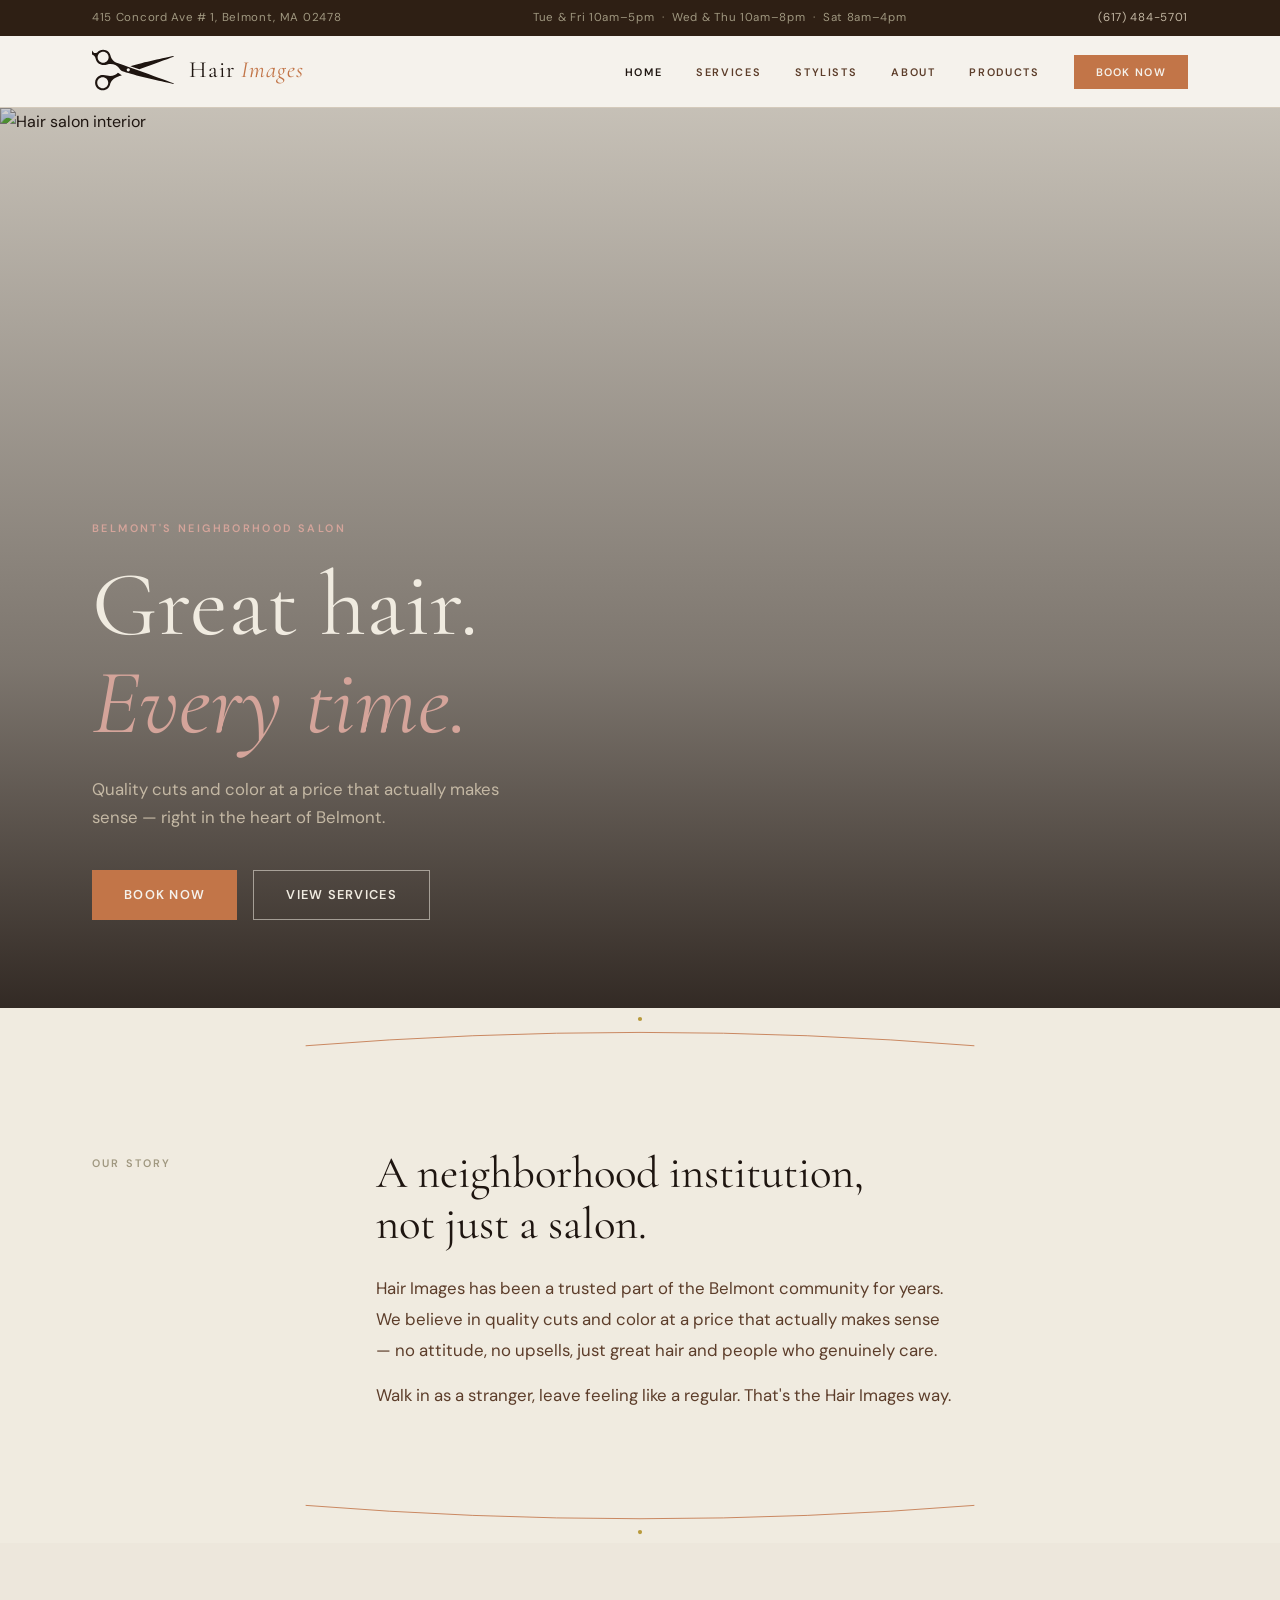
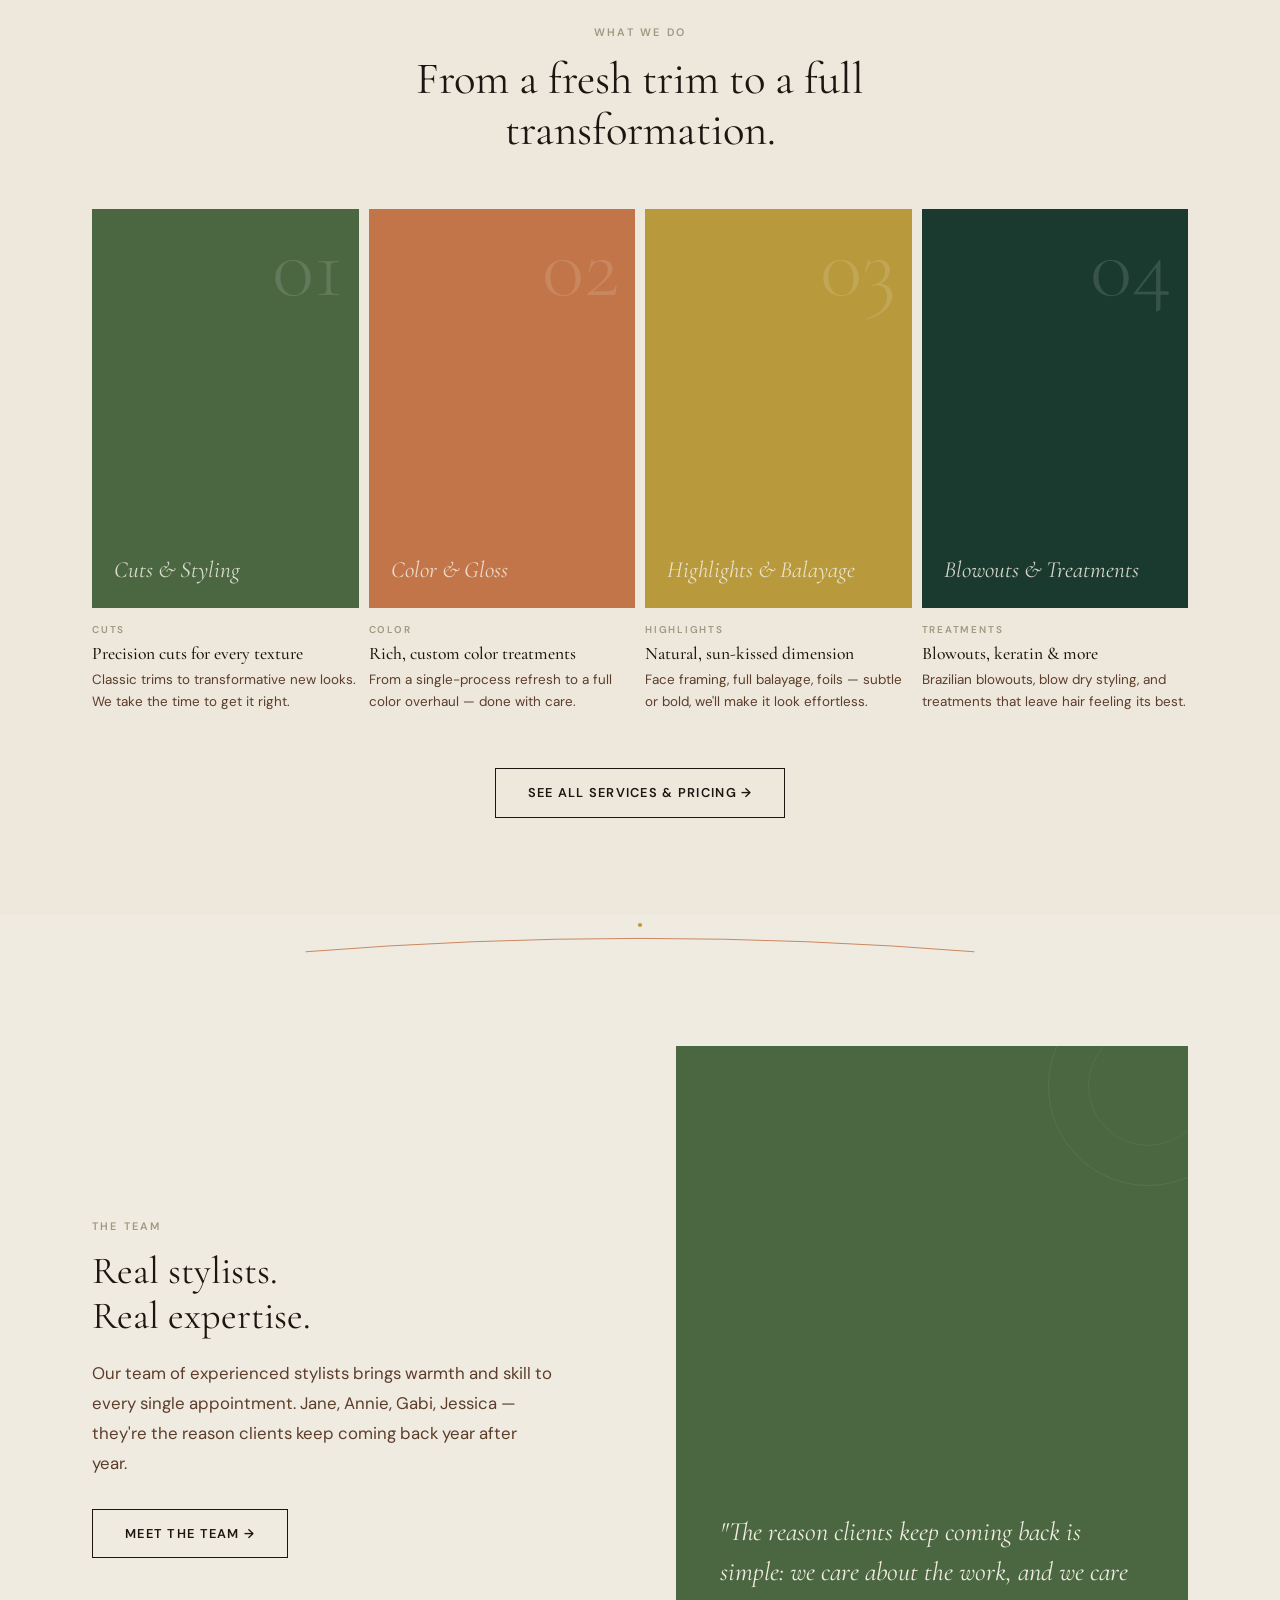
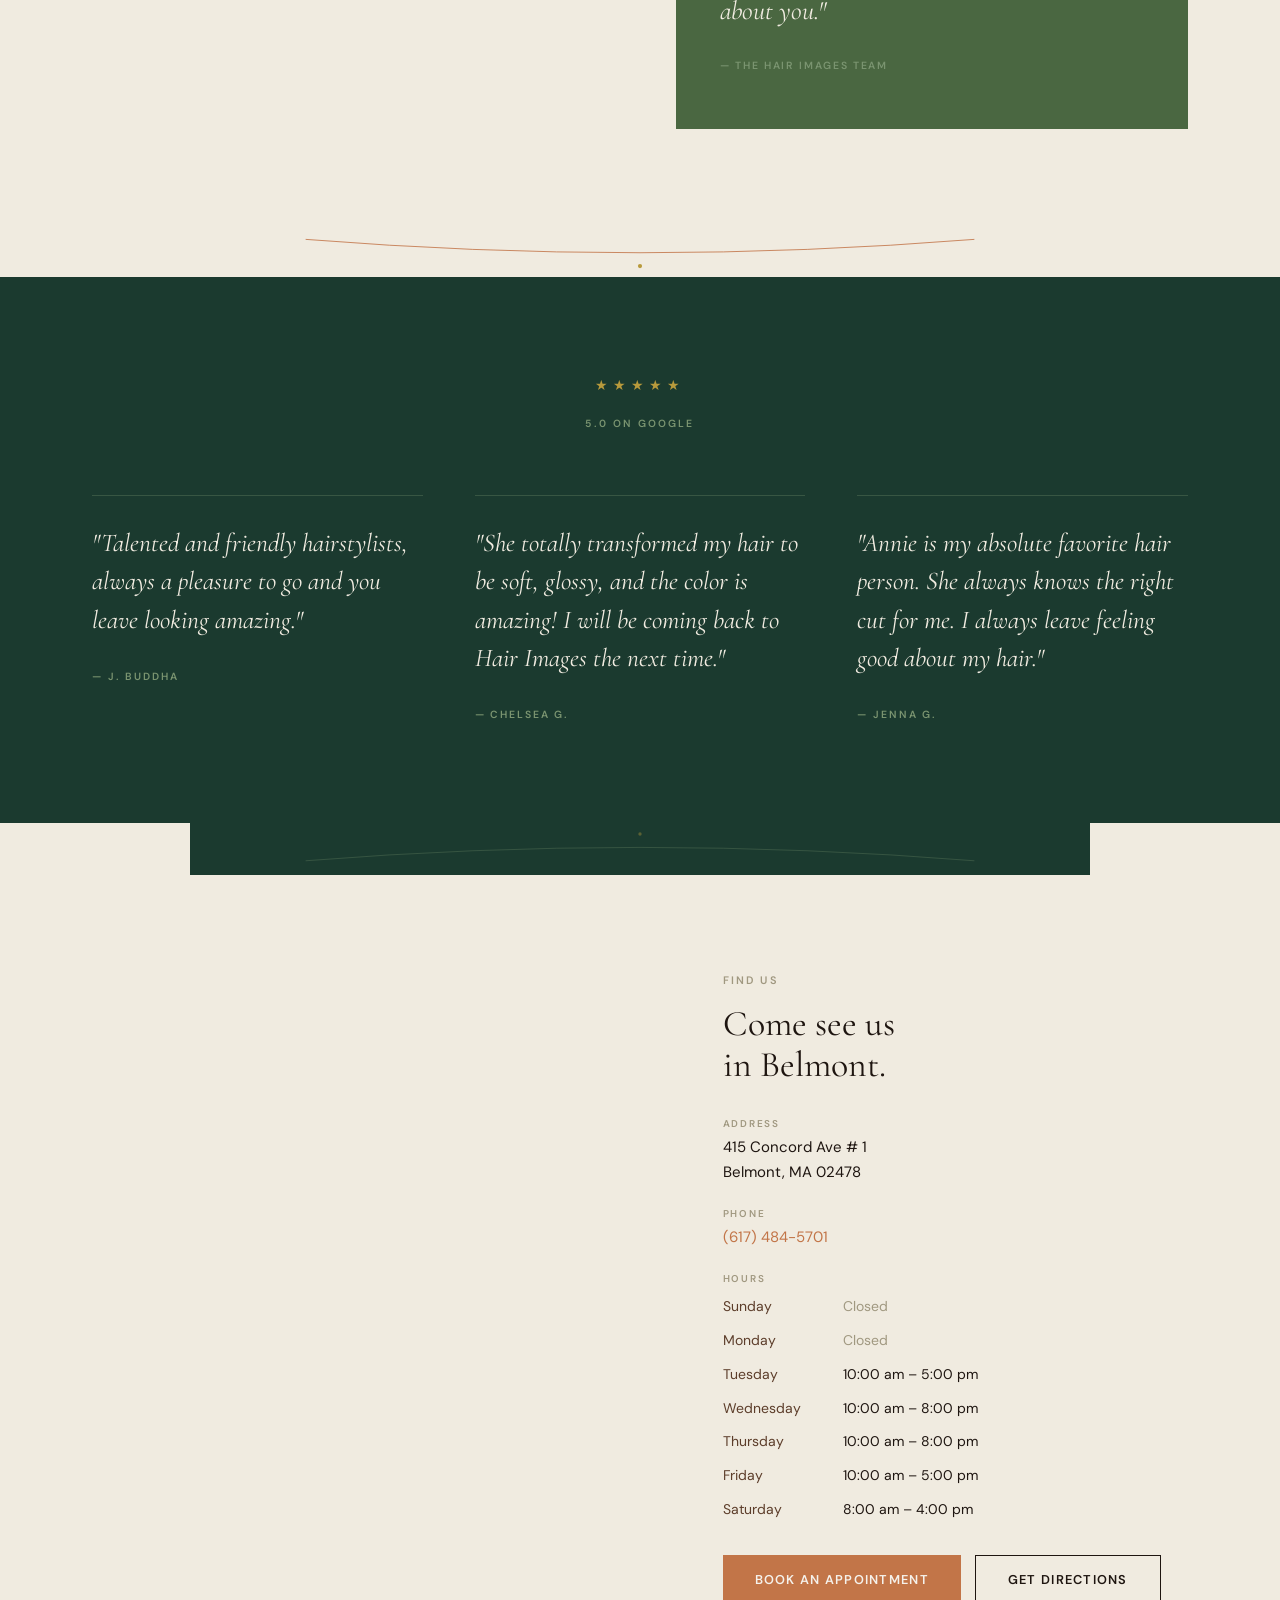
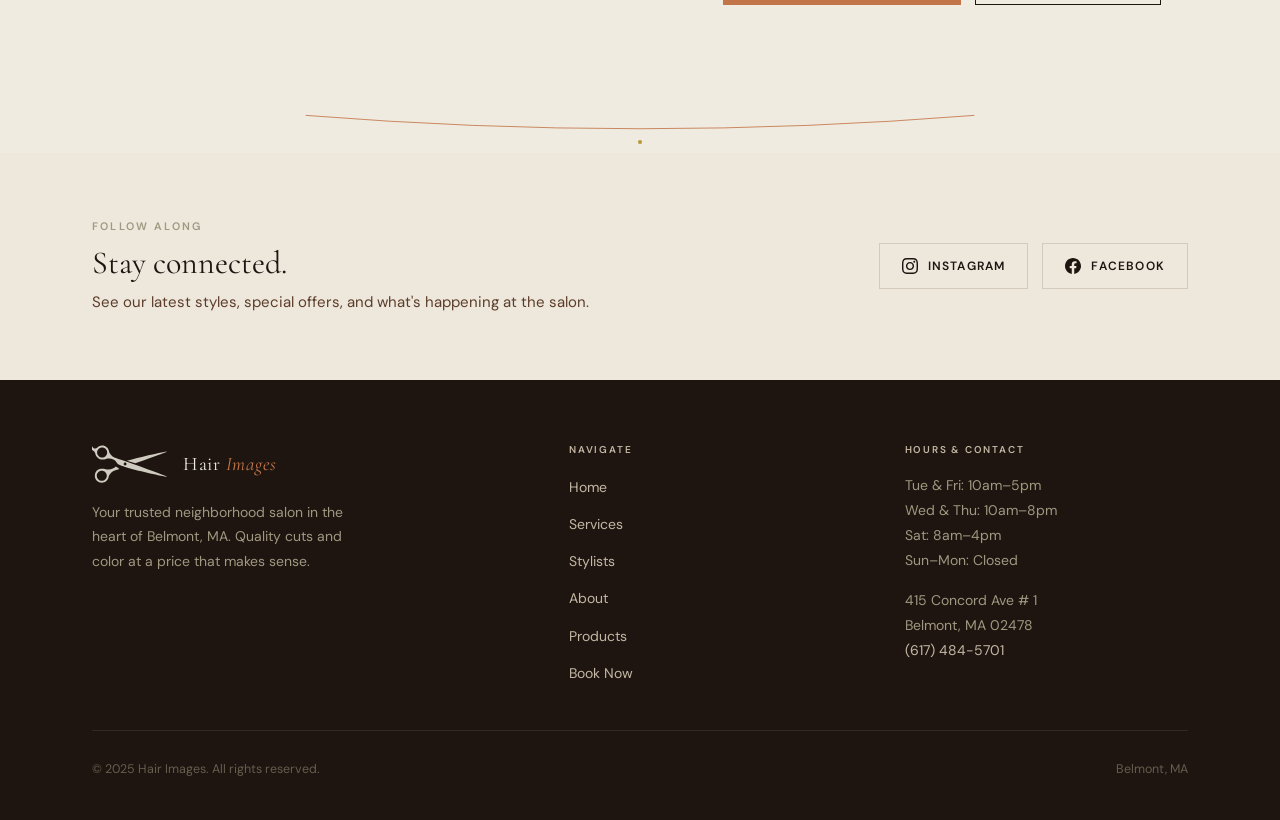
==== commit 8cf21ef6: "Redesign: organic luxury aesthetic with Cormorant Garamond + DM Sans - Full palette overhaul: parchm" ====
--- a/index.html
+++ b/index.html
@@ -24,7 +24,14 @@
        ======================== -->
   <nav>
     <div class="nav-inner">
-      <a href="index.html" class="nav-logo">Hair <span>Images</span></a>
+      <a href="index.html" class="nav-logo">
+        <svg class="logo-mark" viewBox="440 0 600 320" xmlns="http://www.w3.org/2000/svg" aria-hidden="true">
+          <path d="M769.28779,147.25675c88.25687-31.88978,190.90737-69.38642,237.9213-87.04711,2.36419-.8881,1.33566-4.42818-1.13921-3.92505-57.51147,11.69176-205.87798,42.79653-299.65161,70.87561l62.86953,20.09655Z"/>
+          <path d="M1007.20762,245.88717c-47.9449-18.01075-153.73857-56.64521-243.13035-88.92865l-73.99953-26.60482c-33.07234-11.82094-58.1816-20.66781-68.35287-24.00644-44.34067-14.55453-51.71648-49.684-51.71648-49.684l-.00064.00032c-3.87971-25.5289-25.9226-45.09093-52.53494-45.09093-16.38087,0-31.02489,7.41616-40.77316,19.06858l.00288-.01049s-16.00814,11.23671-27.68538-1.71002c-11.67756-12.94673-20.30861-32.23986-26.90886-28.43204-7.9951,4.61252-7.36076,36.10997,21.32401,46.96362,18.78535,7.10803,21.90808,27.60725,21.90808,27.60725l.00288-.01081c3.02474,15.34377,12.65486,28.30579,25.80412,35.8221l-.00128.00112s.26514.16307.75186.43053c.2741.15074.55269.29412.82999.44021.01665.00833.03202.01649.04867.02498,5.5,2.89273,11.56741,4.84396,17.99346,5.6533,9.36754,1.5239,21.63302,1.58146,35.81273-2.95029,32.83218-10.49277,66.68008,5.07715,78.18792,22.00094,6.19614,9.11193,10.7214,14.00056,13.58156,16.57604.00128-.00024.00192-.00032.00256-.00056,2.44708,2.20259,3.67862,2.71774,3.67862,2.71774,11.976,5.88289,29.59289,12.32119,50.78465,18.99902,0,.00024-.00064.0004-.00064.00064,92.35065,29.10193,252.86707,62.77165,313.24516,75.04679,2.47555.50329,3.5098-3.03575,1.14496-3.92411ZM517.47281,102.96244c-21.12387,0-38.24796-17.12408-38.24796-38.2478s17.12408-38.24788,38.24796-38.24788,38.24764,17.12416,38.24764,38.24788-17.12376,38.2478-38.24764,38.2478ZM692.29683,163.17083c-6.14619,0-11.12936-4.98269-11.12936-11.12928s4.98317-11.1292,11.12936-11.1292c6.14683,0,11.12936,4.98269,11.12936,11.1292s-4.98253,11.12928-11.12936,11.12928Z"/>
+          <path d="M543.74977,191.62656c-14.17971-4.53175-26.44519-4.47419-35.81273-2.95029-6.42605.80934-12.49347,2.76056-17.99346,5.6533-.01665.00849-.03202.01665-.04867.02498-.27731.1461-.55589.28947-.82999.44021-.48673.26746-.75186.43053-.75186.43053l.00128.00112c-16.01486,9.1542-26.81664,26.38827-26.81664,46.1562,0,29.34953,23.79254,53.14207,53.14207,53.14207,26.74555,0,48.86785-19.76104,52.58426-45.47743l.00769.00536s7.31945-34.7481,51.66012-49.30262c5.55955-1.82482,15.58097-5.29514,28.92621-9.997-7.05239-5.51336-19.67779-14.87186-27.62742-17.79997-12.89438,15.97451-45.12199,29.68263-76.44084,19.67355ZM514.63976,279.63049c-21.12387,0-38.24796-17.12416-38.24796-38.24788s17.12408-38.2478,38.24796-38.2478,38.24764,17.12416,38.24764,38.2478-17.12376,38.24788-38.24764,38.24788Z"/>
+        </svg>
+        <span class="logo-wordmark">Hair <em>Images</em></span>
+      </a>
       <ul class="nav-links">
         <li><a href="index.html" class="active">Home</a></li>
         <li><a href="services.html">Services</a></li>
@@ -40,118 +47,193 @@
   </nav>
 
   <!-- ========================
-       Hero
+       1. Hero
        ======================== -->
   <section class="hero">
-    <div class="hero-inner">
-      <div class="hero-image">
-        <img src="https://images.unsplash.com/photo-1647462742006-adc8b77b52d2?q=80&w=2064&auto=format&fit=crop" alt="Hair salon" />
-      </div>
-      <div class="hero-text">
-        <h1>Quality cuts and color <em>at a price that makes sense.</em></h1>
-        <p>Quality cuts, color, and care — right in the heart of Belmont. Walk-ins welcome, appointments preferred.</p>
-        <div class="hero-actions">
-          <a href="book.html" class="btn-primary">Book an Appointment</a>
-          <a href="services.html" class="btn-outline">View Services</a>
-        </div>
-      </div>
-    </div>
-  </section>
-
-  <!-- ========================
-       Hours / Location / Phone
-       ======================== -->
-  <section class="info-strip">
+    <div class="hero-bg">
+      <img
+        src="https://images.unsplash.com/photo-1647462742006-adc8b77b52d2?q=80&w=2064&auto=format&fit=crop"
+        alt="Hair salon interior"
+      />
+    </div>
+    <div class="hero-overlay"></div>
+    <div class="hero-content">
+      <span class="hero-eyebrow">Belmont's Neighborhood Salon</span>
+      <h1>Great hair.<br><em>Every time.</em></h1>
+      <p class="hero-sub">Quality cuts and color at a price that actually makes sense — right in the heart of Belmont.</p>
+      <div class="hero-ctas">
+        <a href="book.html" class="btn-primary">Book Now</a>
+        <a href="services.html" class="btn-ghost">View Services</a>
+      </div>
+    </div>
+  </section>
+
+  <!-- Arc Divider -->
+  <div class="arc-divider" aria-hidden="true">
+    <svg viewBox="0 0 1000 48" fill="none" xmlns="http://www.w3.org/2000/svg">
+      <path d="M100,38 Q500,6 900,38" stroke="#C27548" stroke-width="1"/>
+      <circle cx="500" cy="6" r="2.5" fill="#B89A3C"/>
+    </svg>
+  </div>
+
+  <!-- ========================
+       2. Philosophy
+       ======================== -->
+  <section class="philosophy">
+    <div class="philosophy-inner">
+      <div class="philosophy-label-col">
+        <span class="section-label">Our Story</span>
+      </div>
+      <div class="philosophy-text">
+        <h2>A neighborhood institution,<br>not just a salon.</h2>
+        <p>Hair Images has been a trusted part of the Belmont community for years. We believe in quality cuts and color at a price that actually makes sense — no attitude, no upsells, just great hair and people who genuinely care.</p>
+        <p>Walk in as a stranger, leave feeling like a regular. That's the Hair Images way.</p>
+      </div>
+    </div>
+  </section>
+
+  <!-- Arc Divider -->
+  <div class="arc-divider" aria-hidden="true">
+    <svg viewBox="0 0 1000 48" fill="none" xmlns="http://www.w3.org/2000/svg">
+      <path d="M100,10 Q500,42 900,10" stroke="#C27548" stroke-width="1"/>
+      <circle cx="500" cy="42" r="2.5" fill="#B89A3C"/>
+    </svg>
+  </div>
+
+  <!-- ========================
+       3. Services Spotlight
+       ======================== -->
+  <section class="services-spotlight">
     <div class="container">
-      <div class="info-grid">
-
-        <!-- Hours -->
-        <div class="info-card">
-          <h3>Salon Hours</h3>
-          <table class="hours-table">
-            <tr><td>Sunday</td><td class="closed">Closed</td></tr>
-            <tr><td>Monday</td><td class="closed">Closed</td></tr>
-            <tr><td>Tuesday</td><td>10:00 am – 5:00 pm</td></tr>
-            <tr><td>Wednesday</td><td>10:00 am – 8:00 pm</td></tr>
-            <tr><td>Thursday</td><td>10:00 am – 8:00 pm</td></tr>
-            <tr><td>Friday</td><td>10:00 am – 5:00 pm</td></tr>
-            <tr><td>Saturday</td><td>8:00 am – 4:00 pm</td></tr>
-          </table>
-        </div>
-
-        <!-- Location -->
-        <div class="info-card">
-          <h3>Location</h3>
-          <address>
-            415 Concord Ave # 1<br />
-            Belmont, MA 02478<br /><br />
-            <a href="#map">Get directions &rarr;</a>
-          </address>
-        </div>
-
-        <!-- Phone -->
-        <div class="info-card">
-          <h3>Phone</h3>
-          <p>
-            <a href="tel:+16174845701">(617) 484-5701</a><br /><br />
-            Call or text us to ask questions or check availability.
-          </p>
-        </div>
-
-      </div>
-    </div>
-  </section>
-
-  <!-- ========================
-       Map
-       ======================== -->
-  <section class="map-section" id="map">
-    <div class="container">
-      <div class="map-wrapper">
-        <iframe
-          class="map-embed"
-          src="https://maps.google.com/maps?q=415+Concord+Ave+%231,+Belmont,+MA+02478&output=embed"
-          width="100%"
-          height="320"
-          style="border:0;"
-          allowfullscreen=""
-          loading="lazy"
-          referrerpolicy="no-referrer-when-downgrade">
-        </iframe>
-        <div class="map-details">
-          <p class="section-label">Find Us</p>
-          <h3>Easy to Get To</h3>
-          <p>
-            Conveniently located in Belmont, MA. Plenty of street parking nearby. Just a short walk from [nearby landmark placeholder].
-          </p>
-          <a href="https://maps.google.com" target="_blank" rel="noopener" class="btn-outline">Open in Google Maps</a>
-        </div>
-      </div>
-    </div>
-  </section>
-
-  <!-- ========================
-       Reviews
-       ======================== -->
-  <section class="reviews-section">
-    <div class="container">
-      <div class="reviews-header">
-        <span class="reviews-stars">★★★★★</span>
-        <span class="reviews-rating">5.0 on Google</span>
-      </div>
-      <div class="reviews-grid">
-        <div class="review-item">
-          <p class="review-quote">"Talented and friendly hairstylists, always a pleasure to go and you leave looking amazing."</p>
-          <p class="review-author">J. Buddha</p>
-        </div>
-        <div class="review-item">
-          <p class="review-quote">"She totally transformed my hair to be soft, glossy, and the color is amazing! I will be coming back to Hair Images the next time."</p>
-          <p class="review-author">Chelsea G.</p>
-        </div>
-        <div class="review-item">
-          <p class="review-quote">"Annie is my absolute favorite hair person. She always knows the right cut for me. I always leave feeling good about my hair."</p>
-          <p class="review-author">Jenna G.</p>
-        </div>
+      <div class="spotlight-header">
+        <span class="section-label">What We Do</span>
+        <h2>From a fresh trim to a full transformation.</h2>
+      </div>
+      <div class="spotlight-grid">
+
+        <div class="spotlight-card">
+          <div class="card-swatch">
+            <span class="card-num">01</span>
+            <span class="card-swatch-label">Cuts &amp; Styling</span>
+          </div>
+          <div class="card-body">
+            <span class="card-tag">Cuts</span>
+            <h3>Precision cuts for every texture</h3>
+            <p>Classic trims to transformative new looks. We take the time to get it right.</p>
+          </div>
+        </div>
+
+        <div class="spotlight-card">
+          <div class="card-swatch">
+            <span class="card-num">02</span>
+            <span class="card-swatch-label">Color &amp; Gloss</span>
+          </div>
+          <div class="card-body">
+            <span class="card-tag">Color</span>
+            <h3>Rich, custom color treatments</h3>
+            <p>From a single-process refresh to a full color overhaul — done with care.</p>
+          </div>
+        </div>
+
+        <div class="spotlight-card">
+          <div class="card-swatch">
+            <span class="card-num">03</span>
+            <span class="card-swatch-label">Highlights &amp; Balayage</span>
+          </div>
+          <div class="card-body">
+            <span class="card-tag">Highlights</span>
+            <h3>Natural, sun-kissed dimension</h3>
+            <p>Face framing, full balayage, foils — subtle or bold, we'll make it look effortless.</p>
+          </div>
+        </div>
+
+        <div class="spotlight-card">
+          <div class="card-swatch">
+            <span class="card-num">04</span>
+            <span class="card-swatch-label">Blowouts &amp; Treatments</span>
+          </div>
+          <div class="card-body">
+            <span class="card-tag">Treatments</span>
+            <h3>Blowouts, keratin &amp; more</h3>
+            <p>Brazilian blowouts, blow dry styling, and treatments that leave hair feeling its best.</p>
+          </div>
+        </div>
+
+      </div>
+      <div class="spotlight-cta">
+        <a href="services.html" class="btn-outline">See All Services &amp; Pricing &rarr;</a>
+      </div>
+    </div>
+  </section>
+
+  <!-- Arc Divider -->
+  <div class="arc-divider" aria-hidden="true">
+    <svg viewBox="0 0 1000 48" fill="none" xmlns="http://www.w3.org/2000/svg">
+      <path d="M100,38 Q500,6 900,38" stroke="#C27548" stroke-width="1"/>
+      <circle cx="500" cy="6" r="2.5" fill="#B89A3C"/>
+    </svg>
+  </div>
+
+  <!-- ========================
+       4. Meet the Team Teaser
+       ======================== -->
+  <section class="team-teaser">
+    <div class="team-teaser-inner">
+      <div class="team-teaser-text">
+        <span class="section-label">The Team</span>
+        <h2>Real stylists.<br>Real expertise.</h2>
+        <p>Our team of experienced stylists brings warmth and skill to every single appointment. Jane, Annie, Gabi, Jessica — they're the reason clients keep coming back year after year.</p>
+        <a href="stylists.html" class="btn-outline">Meet the Team &rarr;</a>
+      </div>
+      <div class="team-feature-box">
+        <blockquote>
+          <p>"The reason clients keep coming back is simple: we care about the work, and we care about you."</p>
+          <cite>— The Hair Images Team</cite>
+        </blockquote>
+      </div>
+    </div>
+  </section>
+
+  <!-- Arc Divider -->
+  <div class="arc-divider" aria-hidden="true">
+    <svg viewBox="0 0 1000 48" fill="none" xmlns="http://www.w3.org/2000/svg">
+      <path d="M100,10 Q500,42 900,10" stroke="#C27548" stroke-width="1"/>
+      <circle cx="500" cy="42" r="2.5" fill="#B89A3C"/>
+    </svg>
+  </div>
+
+  <!-- ========================
+       5. Testimonials
+       ======================== -->
+  <section class="testimonials">
+    <div class="testimonials-inner">
+      <div class="testimonials-header">
+        <span class="testimonials-stars">★★★★★</span>
+        <span class="testimonials-rating">5.0 on Google</span>
+      </div>
+      <div class="testimonials-grid">
+
+        <div class="testimonial-item">
+          <blockquote>
+            <p>"Talented and friendly hairstylists, always a pleasure to go and you leave looking amazing."</p>
+            <cite>— J. Buddha</cite>
+          </blockquote>
+        </div>
+
+        <div class="testimonial-item">
+          <blockquote>
+            <p>"She totally transformed my hair to be soft, glossy, and the color is amazing! I will be coming back to Hair Images the next time."</p>
+            <cite>— Chelsea G.</cite>
+          </blockquote>
+        </div>
+
+        <div class="testimonial-item">
+          <blockquote>
+            <p>"Annie is my absolute favorite hair person. She always knows the right cut for me. I always leave feeling good about my hair."</p>
+            <cite>— Jenna G.</cite>
+          </blockquote>
+        </div>
+
       </div>
       <div class="carousel-dots">
         <button class="carousel-dot active" aria-label="Review 1"></button>
@@ -161,45 +243,128 @@
     </div>
   </section>
 
-  <!-- ========================
-       Socials
-       ======================== -->
-  <section class="socials-section">
-    <div class="container">
-      <div class="socials-inner">
-        <div class="socials-text">
-          <p class="section-label">Follow Along</p>
-          <h2 class="section-title">Stay connected</h2>
-          <p class="section-sub">See our latest styles, special offers, and what's happening at the salon.</p>
-        </div>
-        <div class="socials-links">
-          <a href="https://www.instagram.com/hairimagessalon/" class="social-link" target="_blank" rel="noopener">
-            <svg viewBox="0 0 24 24" xmlns="http://www.w3.org/2000/svg">
-              <path d="M12 2.163c3.204 0 3.584.012 4.85.07 3.252.148 4.771 1.691 4.919 4.919.058 1.265.069 1.645.069 4.849 0 3.205-.012 3.584-.069 4.849-.149 3.225-1.664 4.771-4.919 4.919-1.266.058-1.644.07-4.85.07-3.204 0-3.584-.012-4.849-.07-3.26-.149-4.771-1.699-4.919-4.92-.058-1.265-.07-1.644-.07-4.849 0-3.204.013-3.583.07-4.849.149-3.227 1.664-4.771 4.919-4.919 1.266-.057 1.645-.069 4.849-.069zm0-2.163c-3.259 0-3.667.014-4.947.072-4.358.2-6.78 2.618-6.98 6.98-.059 1.281-.073 1.689-.073 4.948 0 3.259.014 3.668.072 4.948.2 4.358 2.618 6.78 6.98 6.98 1.281.058 1.689.072 4.948.072 3.259 0 3.668-.014 4.948-.072 4.354-.2 6.782-2.618 6.979-6.98.059-1.28.073-1.689.073-4.948 0-3.259-.014-3.667-.072-4.947-.196-4.354-2.617-6.78-6.979-6.98-1.281-.059-1.69-.073-4.949-.073zm0 5.838c-3.403 0-6.162 2.759-6.162 6.162s2.759 6.163 6.162 6.163 6.162-2.759 6.162-6.163c0-3.403-2.759-6.162-6.162-6.162zm0 10.162c-2.209 0-4-1.79-4-4 0-2.209 1.791-4 4-4s4 1.791 4 4c0 2.21-1.791 4-4 4zm6.406-11.845c-.796 0-1.441.645-1.441 1.44s.645 1.44 1.441 1.44c.795 0 1.439-.645 1.439-1.44s-.644-1.44-1.439-1.44z"/>
-            </svg>
-            Instagram
-          </a>
-          <a href="https://www.facebook.com/hairimagessalon/" class="social-link" target="_blank" rel="noopener">
-            <svg viewBox="0 0 24 24" xmlns="http://www.w3.org/2000/svg">
-              <path d="M24 12.073c0-6.627-5.373-12-12-12s-12 5.373-12 12c0 5.99 4.388 10.954 10.125 11.854v-8.385H7.078v-3.47h3.047V9.43c0-3.007 1.792-4.669 4.533-4.669 1.312 0 2.686.235 2.686.235v2.953H15.83c-1.491 0-1.956.925-1.956 1.874v2.25h3.328l-.532 3.47h-2.796v8.385C19.612 23.027 24 18.062 24 12.073z"/>
-            </svg>
-            Facebook
-          </a>
-        </div>
-      </div>
-    </div>
-  </section>
-
-  <!-- ========================
-       Footer
+  <!-- Arc Divider (inverted, lighter) -->
+  <div class="arc-divider" aria-hidden="true" style="background: var(--seaweed);">
+    <svg viewBox="0 0 1000 48" fill="none" xmlns="http://www.w3.org/2000/svg">
+      <path d="M100,38 Q500,6 900,38" stroke="rgba(122,148,112,0.35)" stroke-width="1"/>
+      <circle cx="500" cy="6" r="2" fill="rgba(184,154,60,0.4)"/>
+    </svg>
+  </div>
+
+  <!-- ========================
+       6. Location / Hours
+       ======================== -->
+  <section class="location-section" id="map">
+    <div class="location-inner">
+
+      <div class="location-map">
+        <iframe
+          src="https://maps.google.com/maps?q=415+Concord+Ave+%231,+Belmont,+MA+02478&output=embed"
+          width="100%"
+          height="440"
+          style="border:0;"
+          allowfullscreen=""
+          loading="lazy"
+          referrerpolicy="no-referrer-when-downgrade"
+          title="Hair Images location map">
+        </iframe>
+      </div>
+
+      <div class="location-info">
+        <span class="section-label">Find Us</span>
+        <h2>Come see us<br>in Belmont.</h2>
+
+        <div class="location-details">
+          <div class="location-detail">
+            <h4>Address</h4>
+            <address>
+              415 Concord Ave # 1<br>
+              Belmont, MA 02478
+            </address>
+          </div>
+
+          <div class="location-detail">
+            <h4>Phone</h4>
+            <p><a href="tel:+16174845701">(617) 484-5701</a></p>
+          </div>
+
+          <div class="location-detail">
+            <h4>Hours</h4>
+            <table class="hours-table">
+              <tr><td>Sunday</td><td class="closed">Closed</td></tr>
+              <tr><td>Monday</td><td class="closed">Closed</td></tr>
+              <tr><td>Tuesday</td><td>10:00 am – 5:00 pm</td></tr>
+              <tr><td>Wednesday</td><td>10:00 am – 8:00 pm</td></tr>
+              <tr><td>Thursday</td><td>10:00 am – 8:00 pm</td></tr>
+              <tr><td>Friday</td><td>10:00 am – 5:00 pm</td></tr>
+              <tr><td>Saturday</td><td>8:00 am – 4:00 pm</td></tr>
+            </table>
+          </div>
+        </div>
+
+        <div class="location-actions">
+          <a href="book.html" class="btn-primary">Book an Appointment</a>
+          <a href="https://maps.google.com/maps?q=415+Concord+Ave+%231,+Belmont,+MA+02478" target="_blank" rel="noopener" class="btn-outline">Get Directions</a>
+        </div>
+      </div>
+
+    </div>
+  </section>
+
+  <!-- Arc Divider -->
+  <div class="arc-divider" aria-hidden="true">
+    <svg viewBox="0 0 1000 48" fill="none" xmlns="http://www.w3.org/2000/svg">
+      <path d="M100,10 Q500,42 900,10" stroke="#C27548" stroke-width="1"/>
+      <circle cx="500" cy="42" r="2.5" fill="#B89A3C"/>
+    </svg>
+  </div>
+
+  <!-- ========================
+       7. Social / Follow Along
+       ======================== -->
+  <section class="social-section">
+    <div class="social-inner">
+      <div class="social-text">
+        <span class="section-label">Follow Along</span>
+        <h2>Stay connected.</h2>
+        <p>See our latest styles, special offers, and what's happening at the salon.</p>
+      </div>
+      <div class="social-links">
+        <a href="https://www.instagram.com/hairimagessalon/" class="social-link" target="_blank" rel="noopener">
+          <svg viewBox="0 0 24 24" xmlns="http://www.w3.org/2000/svg" aria-hidden="true">
+            <path d="M12 2.163c3.204 0 3.584.012 4.85.07 3.252.148 4.771 1.691 4.919 4.919.058 1.265.069 1.645.069 4.849 0 3.205-.012 3.584-.069 4.849-.149 3.225-1.664 4.771-4.919 4.919-1.266.058-1.644.07-4.85.07-3.204 0-3.584-.012-4.849-.07-3.26-.149-4.771-1.699-4.919-4.92-.058-1.265-.07-1.644-.07-4.849 0-3.204.013-3.583.07-4.849.149-3.227 1.664-4.771 4.919-4.919 1.266-.057 1.645-.069 4.849-.069zm0-2.163c-3.259 0-3.667.014-4.947.072-4.358.2-6.78 2.618-6.98 6.98-.059 1.281-.073 1.689-.073 4.948 0 3.259.014 3.668.072 4.948.2 4.358 2.618 6.78 6.98 6.98 1.281.058 1.689.072 4.948.072 3.259 0 3.668-.014 4.948-.072 4.354-.2 6.782-2.618 6.979-6.98.059-1.28.073-1.689.073-4.948 0-3.259-.014-3.667-.072-4.947-.196-4.354-2.617-6.78-6.979-6.98-1.281-.059-1.69-.073-4.949-.073zm0 5.838c-3.403 0-6.162 2.759-6.162 6.162s2.759 6.163 6.162 6.163 6.162-2.759 6.162-6.163c0-3.403-2.759-6.162-6.162-6.162zm0 10.162c-2.209 0-4-1.79-4-4 0-2.209 1.791-4 4-4s4 1.791 4 4c0 2.21-1.791 4-4 4zm6.406-11.845c-.796 0-1.441.645-1.441 1.44s.645 1.44 1.441 1.44c.795 0 1.439-.645 1.439-1.44s-.644-1.44-1.439-1.44z"/>
+          </svg>
+          Instagram
+        </a>
+        <a href="https://www.facebook.com/hairimagessalon/" class="social-link" target="_blank" rel="noopener">
+          <svg viewBox="0 0 24 24" xmlns="http://www.w3.org/2000/svg" aria-hidden="true">
+            <path d="M24 12.073c0-6.627-5.373-12-12-12s-12 5.373-12 12c0 5.99 4.388 10.954 10.125 11.854v-8.385H7.078v-3.47h3.047V9.43c0-3.007 1.792-4.669 4.533-4.669 1.312 0 2.686.235 2.686.235v2.953H15.83c-1.491 0-1.956.925-1.956 1.874v2.25h3.328l-.532 3.47h-2.796v8.385C19.612 23.027 24 18.062 24 12.073z"/>
+          </svg>
+          Facebook
+        </a>
+      </div>
+    </div>
+  </section>
+
+  <!-- ========================
+       8. Footer
        ======================== -->
   <footer>
     <div class="footer-inner">
       <div class="footer-grid">
+
         <div class="footer-brand">
-          <h2>Hair <span>Images</span></h2>
+          <div class="footer-logo">
+            <svg class="logo-mark" viewBox="440 0 600 320" xmlns="http://www.w3.org/2000/svg" aria-hidden="true">
+              <path d="M769.28779,147.25675c88.25687-31.88978,190.90737-69.38642,237.9213-87.04711,2.36419-.8881,1.33566-4.42818-1.13921-3.92505-57.51147,11.69176-205.87798,42.79653-299.65161,70.87561l62.86953,20.09655Z"/>
+              <path d="M1007.20762,245.88717c-47.9449-18.01075-153.73857-56.64521-243.13035-88.92865l-73.99953-26.60482c-33.07234-11.82094-58.1816-20.66781-68.35287-24.00644-44.34067-14.55453-51.71648-49.684-51.71648-49.684l-.00064.00032c-3.87971-25.5289-25.9226-45.09093-52.53494-45.09093-16.38087,0-31.02489,7.41616-40.77316,19.06858l.00288-.01049s-16.00814,11.23671-27.68538-1.71002c-11.67756-12.94673-20.30861-32.23986-26.90886-28.43204-7.9951,4.61252-7.36076,36.10997,21.32401,46.96362,18.78535,7.10803,21.90808,27.60725,21.90808,27.60725l.00288-.01081c3.02474,15.34377,12.65486,28.30579,25.80412,35.8221l-.00128.00112s.26514.16307.75186.43053c.2741.15074.55269.29412.82999.44021.01665.00833.03202.01649.04867.02498,5.5,2.89273,11.56741,4.84396,17.99346,5.6533,9.36754,1.5239,21.63302,1.58146,35.81273-2.95029,32.83218-10.49277,66.68008,5.07715,78.18792,22.00094,6.19614,9.11193,10.7214,14.00056,13.58156,16.57604.00128-.00024.00192-.00032.00256-.00056,2.44708,2.20259,3.67862,2.71774,3.67862,2.71774,11.976,5.88289,29.59289,12.32119,50.78465,18.99902,0,.00024-.00064.0004-.00064.00064,92.35065,29.10193,252.86707,62.77165,313.24516,75.04679,2.47555.50329,3.5098-3.03575,1.14496-3.92411ZM517.47281,102.96244c-21.12387,0-38.24796-17.12408-38.24796-38.2478s17.12408-38.24788,38.24796-38.24788,38.24764,17.12416,38.24764,38.24788-17.12376,38.2478-38.24764,38.2478ZM692.29683,163.17083c-6.14619,0-11.12936-4.98269-11.12936-11.12928s4.98317-11.1292,11.12936-11.1292c6.14683,0,11.12936,4.98269,11.12936,11.1292s-4.98253,11.12928-11.12936,11.12928Z"/>
+              <path d="M543.74977,191.62656c-14.17971-4.53175-26.44519-4.47419-35.81273-2.95029-6.42605.80934-12.49347,2.76056-17.99346,5.6533-.01665.00849-.03202.01665-.04867.02498-.27731.1461-.55589.28947-.82999.44021-.48673.26746-.75186.43053-.75186.43053l.00128.00112c-16.01486,9.1542-26.81664,26.38827-26.81664,46.1562,0,29.34953,23.79254,53.14207,53.14207,53.14207,26.74555,0,48.86785-19.76104,52.58426-45.47743l.00769.00536s7.31945-34.7481,51.66012-49.30262c5.55955-1.82482,15.58097-5.29514,28.92621-9.997-7.05239-5.51336-19.67779-14.87186-27.62742-17.79997-12.89438,15.97451-45.12199,29.68263-76.44084,19.67355ZM514.63976,279.63049c-21.12387,0-38.24796-17.12416-38.24796-38.24788s17.12408-38.2478,38.24796-38.2478,38.24764,17.12416,38.24764,38.2478-17.12376,38.24788-38.24764,38.24788Z"/>
+            </svg>
+            <span class="logo-wordmark">Hair <em>Images</em></span>
+          </div>
           <p>Your trusted neighborhood salon in the heart of Belmont, MA. Quality cuts and color at a price that makes sense.</p>
         </div>
+
         <div class="footer-col">
           <h4>Navigate</h4>
           <ul>
@@ -211,14 +376,22 @@
             <li><a href="book.html">Book Now</a></li>
           </ul>
         </div>
+
         <div class="footer-col">
-          <h4>Hours</h4>
-          <p>Tue & Fri: 10am–5pm<br />Wed & Thu: 10am–8pm<br />Sat: 8am–4pm<br />Sun–Mon: Closed</p>
-        </div>
-        <div class="footer-col">
-          <h4>Contact</h4>
-          <p>415 Concord Ave # 1<br />Belmont, MA 02478<br /><br />(617) 484-5701</p>
-        </div>
+          <h4>Hours &amp; Contact</h4>
+          <p>
+            Tue &amp; Fri: 10am–5pm<br>
+            Wed &amp; Thu: 10am–8pm<br>
+            Sat: 8am–4pm<br>
+            Sun–Mon: Closed
+          </p>
+          <p style="margin-top: 14px;">
+            415 Concord Ave # 1<br>
+            Belmont, MA 02478<br>
+            <a href="tel:+16174845701">(617) 484-5701</a>
+          </p>
+        </div>
+
       </div>
       <div class="footer-bottom">
         <p>&copy; 2025 Hair Images. All rights reserved.</p>
@@ -227,124 +400,25 @@
     </div>
   </footer>
 
+  <a href="book.html" class="mobile-book-fab">Book Now</a>
+
   <script src="js/nav.js"></script>
-
-  <a href="book.html" class="mobile-book-fab">Book Now</a>
-
-  <div id="theme-switcher">
-    <div class="swatch-panel">
-      <p class="accent-label">Accent</p>
-      <div class="swatch-row">
-        <button class="swatch active" data-accent="#1F1F1F" data-accent-lt="#888888" style="background:#1F1F1F;" title="Black"></button>
-        <button class="swatch" data-accent="#4A90D9" data-accent-lt="#85BBE8" style="background:#4A90D9;" title="Blue"></button>
-        <button class="swatch" data-accent="#5BA8E8" data-accent-lt="#90CCEF" style="background:#5BA8E8;" title="Sky Blue"></button>
-        <button class="swatch" data-accent="#7B9FD4" data-accent-lt="#AABFE0" style="background:#7B9FD4;" title="Periwinkle"></button>
-        <button class="swatch" data-accent="#5A9B72" data-accent-lt="#8DC4A0" style="background:#5A9B72;" title="Sage Green"></button>
-        <button class="swatch" data-accent="#3D8F6A" data-accent-lt="#75BA9A" style="background:#3D8F6A;" title="Teal Green"></button>
-        <button class="swatch" data-accent="#E8864A" data-accent-lt="#F0AF80" style="background:#E8864A;" title="Orange"></button>
-        <button class="swatch" data-accent="#D4784A" data-accent-lt="#E4A47A" style="background:#D4784A;" title="Terracotta"></button>
-        <button class="swatch" data-accent="#D95A5A" data-accent-lt="#E89090" style="background:#D95A5A;" title="Soft Red"></button>
-        <button class="swatch" data-accent="#C4506A" data-accent-lt="#DC8898" style="background:#C4506A;" title="Rose Red"></button>
-        <button class="swatch" data-accent="#9B72D9" data-accent-lt="#BFA8E8" style="background:#9B72D9;" title="Violet"></button>
-        <button class="swatch" data-accent="#B878D4" data-accent-lt="#D4A8E4" style="background:#B878D4;" title="Orchid"></button>
-      </div>
-    </div>
-    <button class="accent-toggle">Accents</button>
-  </div>
-
-  <style>
-    #theme-switcher {
-      position: fixed;
-      bottom: 24px;
-      right: 24px;
-      background: #fff;
-      border: 1px solid #E0E0E0;
-      padding: 12px 14px;
-      z-index: 9999;
-      font-family: 'Figtree', sans-serif;
-    }
-    .accent-label {
-      font-size: 0.65rem;
-      letter-spacing: 0.1em;
-      text-transform: uppercase;
-      color: #888;
-      margin-bottom: 8px;
-    }
-    .accent-toggle { display: none; }
-    .swatch-row { display: flex; gap: 8px; }
-    .swatch {
-      width: 22px;
-      height: 22px;
-      border: 2px solid transparent;
-      cursor: pointer;
-      padding: 0;
-    }
-    .swatch.active { border-color: #000; }
-
-    @media (max-width: 840px) {
-      #theme-switcher {
-        right: auto;
-        left: 24px;
-        background: transparent;
-        border: none;
-        padding: 0;
-      }
-      .swatch-panel {
-        display: none;
-        background: #fff;
-        border: 1px solid #E0E0E0;
-        padding: 12px 14px;
-        margin-bottom: 8px;
-      }
-      #theme-switcher.open .swatch-panel { display: block; }
-      .accent-label { display: none; }
-      .swatch-row { flex-wrap: wrap; max-width: 156px; }
-      .accent-toggle {
-        display: block;
-        background: #fff;
-        border: 1px solid #E0E0E0;
-        padding: 8px 14px;
-        font-family: 'Figtree', sans-serif;
-        font-size: 0.7rem;
-        font-weight: 600;
-        letter-spacing: 0.08em;
-        text-transform: uppercase;
-        color: #555;
-        cursor: pointer;
-      }
-    }
-  </style>
-
   <script>
-    document.querySelectorAll('.swatch').forEach(btn => {
-      btn.addEventListener('click', () => {
-        document.querySelectorAll('.swatch').forEach(s => s.classList.remove('active'));
-        btn.classList.add('active');
-        const root = document.documentElement;
-        root.style.setProperty('--accent', btn.dataset.accent);
-        root.style.setProperty('--accent-lt', btn.dataset.accentLt);
-      });
-    });
-
-    document.querySelector('.accent-toggle').addEventListener('click', () => {
-      document.getElementById('theme-switcher').classList.toggle('open');
-    });
-
-    // Carousel dots
-    const reviewsGrid = document.querySelector('.reviews-grid');
+    // Testimonials carousel (mobile)
+    const grid = document.querySelector('.testimonials-grid');
     const dots = document.querySelectorAll('.carousel-dot');
-    if (reviewsGrid && dots.length) {
+    if (grid && dots.length) {
       dots.forEach((dot, i) => {
         dot.addEventListener('click', () => {
-          const card = reviewsGrid.children[i];
-          reviewsGrid.scrollTo({ left: card.offsetLeft - reviewsGrid.offsetLeft, behavior: 'smooth' });
+          const card = grid.children[i];
+          grid.scrollTo({ left: card.offsetLeft - grid.offsetLeft, behavior: 'smooth' });
         });
       });
-      reviewsGrid.addEventListener('scroll', () => {
-        const cards = [...reviewsGrid.children];
+      grid.addEventListener('scroll', () => {
+        const cards = [...grid.children];
         let activeIndex = 0;
         cards.forEach((card, i) => {
-          if (card.offsetLeft - reviewsGrid.offsetLeft <= reviewsGrid.scrollLeft + reviewsGrid.clientWidth / 2) {
+          if (card.offsetLeft - grid.offsetLeft <= grid.scrollLeft + grid.clientWidth / 2) {
             activeIndex = i;
           }
         });
--- a/css/style.css
+++ b/css/style.css
@@ -1,92 +1,187 @@
-/* ==============================
-   Hair Images — Global Styles
-   ============================== */
-
-@import url('https://fonts.googleapis.com/css2?family=Figtree:wght@300;400;500;600&display=swap');
-
-/* Variables */
+/* =============================================
+   Hair Images — Design System
+   Parchment / Espresso / Terracotta / Seaweed
+   ============================================= */
+
+@import url('https://fonts.googleapis.com/css2?family=Cormorant+Garamond:ital,wght@0,300;0,400;0,500;0,600;1,300;1,400;1,500;1,600&family=DM+Sans:opsz,wght@9..40,300;9..40,400;9..40,500;9..40,600&display=swap');
+
+/* ── Custom Properties ─────────────────────── */
 :root {
-  --bg:        #F7F7F7;
-  --bg-alt:    #F0F0F0;
-  --white:     #FFFFFF;
-  --text:      #1A1A1A;
-  --text-mid:  #555555;
-  --text-light:#888888;
-  --accent:    #1F1F1F;
-  --accent-lt: #888888;
-  --border:    #E0E0E0;
-  --nav-h:     68px;
-  --max-w:     1100px;
-}
-
-/* Reset */
+  /* Dark Neutrals */
+  --espresso:   #1E1510;
+  --dark-roast: #2E1F14;
+  --walnut:     #5C3D2A;
+  --driftwood:  #8B6347;
+
+  /* Warm Accents */
+  --terracotta: #C27548;
+  --terra-dark: #A8623B;
+  --blush:      #D4A49A;
+  --ochre:      #B89A3C;
+
+  /* Cool Accents */
+  --fern:       #4A6741;
+  --sage:       #7A9470;
+  --seaweed:    #1B3A2F;
+  --clay:       #7A8F94;
+
+  /* Light Neutrals */
+  --ash:        #A09880;
+  --linen:      #C4B8A4;
+  --birch:      #D4CABB;
+
+  /* Near-Whites */
+  --bone:       #EDE7DC;
+  --parchment:  #F0EBE0;
+  --white-sand: #F5F2EC;
+
+  /* Semantic */
+  --bg:         var(--parchment);
+  --bg-alt:     var(--bone);
+  --text:       var(--espresso);
+  --text-mid:   var(--walnut);
+  --text-muted: var(--ash);
+  --accent:     var(--terracotta);
+  --border:     var(--birch);
+
+  --nav-h:  72px;
+  --max-w: 1160px;
+}
+
+/* ── Reset ──────────────────────────────────── */
 *, *::before, *::after { box-sizing: border-box; margin: 0; padding: 0; }
-
 html { scroll-behavior: smooth; }
 
 body {
   background: var(--bg);
   color: var(--text);
-  font-family: 'Figtree', sans-serif;
+  font-family: 'DM Sans', sans-serif;
   font-size: 16px;
-  line-height: 1.65;
+  line-height: 1.7;
+  -webkit-font-smoothing: antialiased;
 }
 
 img { display: block; max-width: 100%; }
-
-a { color: inherit; text-decoration: none; }
-
-h1, h2, h3, h4 {
-  font-family: 'Figtree', sans-serif;
-  line-height: 1.2;
-  font-weight: 600;
-}
-
-/* ==============================
-   Top Bar
-   ============================== */
-
+a   { color: inherit; text-decoration: none; }
+address { font-style: normal; }
+
+h1, h2, h3, h4, h5 {
+  font-family: 'Cormorant Garamond', serif;
+  line-height: 1.15;
+  font-weight: 400;
+}
+
+/* ── Layout Utilities ───────────────────────── */
+.container {
+  max-width: var(--max-w);
+  margin: 0 auto;
+  padding: 0 32px;
+}
+
+.section-label {
+  display: block;
+  font-family: 'DM Sans', sans-serif;
+  font-size: 0.68rem;
+  font-weight: 600;
+  letter-spacing: 0.2em;
+  text-transform: uppercase;
+  color: var(--text-muted);
+}
+
+/* ── Buttons ─────────────────────────────────── */
+.btn-primary {
+  display: inline-block;
+  background: var(--accent);
+  color: var(--white-sand);
+  padding: 14px 32px;
+  font-family: 'DM Sans', sans-serif;
+  font-weight: 600;
+  font-size: 0.8rem;
+  letter-spacing: 0.1em;
+  text-transform: uppercase;
+  transition: background 0.25s;
+}
+.btn-primary:hover { background: var(--terra-dark); }
+
+.btn-outline {
+  display: inline-block;
+  border: 1.5px solid var(--espresso);
+  color: var(--espresso);
+  padding: 13px 32px;
+  font-family: 'DM Sans', sans-serif;
+  font-weight: 600;
+  font-size: 0.8rem;
+  letter-spacing: 0.1em;
+  text-transform: uppercase;
+  transition: background 0.25s, color 0.25s;
+}
+.btn-outline:hover {
+  background: var(--espresso);
+  color: var(--white-sand);
+}
+
+.btn-ghost {
+  display: inline-block;
+  border: 1.5px solid rgba(240, 235, 224, 0.55);
+  color: var(--parchment);
+  padding: 13px 32px;
+  font-family: 'DM Sans', sans-serif;
+  font-weight: 600;
+  font-size: 0.8rem;
+  letter-spacing: 0.1em;
+  text-transform: uppercase;
+  transition: background 0.25s, color 0.25s, border-color 0.25s;
+}
+.btn-ghost:hover {
+  background: var(--parchment);
+  color: var(--espresso);
+  border-color: var(--parchment);
+}
+
+/* ── Arc Divider ─────────────────────────────── */
+.arc-divider {
+  max-width: 900px;
+  margin: 0 auto;
+  padding: 6px 32px;
+  line-height: 0;
+  pointer-events: none;
+}
+.arc-divider svg { width: 100%; height: auto; display: block; }
+
+/* ── Top Bar ─────────────────────────────────── */
 .topbar {
-  background: var(--text);
-  color: #999999;
-  font-size: 0.75rem;
-  letter-spacing: 0.04em;
-  padding: 7px 24px;
-}
-
+  background: var(--dark-roast);
+  color: var(--ash);
+  font-size: 0.72rem;
+  letter-spacing: 0.06em;
+  padding: 8px 0;
+}
 .topbar-inner {
   max-width: var(--max-w);
   margin: 0 auto;
+  padding: 0 32px;
   display: flex;
   justify-content: space-between;
   align-items: center;
   gap: 16px;
 }
-
-.topbar a {
-  color: #ffffff;
-  transition: opacity 0.2s;
-}
-
-.topbar a:hover { opacity: 0.7; }
-
-/* ==============================
-   Navigation
-   ============================== */
-
+.topbar a { color: var(--linen); transition: color 0.2s; }
+.topbar a:hover { color: var(--white-sand); }
+
+/* ── Navigation ──────────────────────────────── */
 nav {
   position: sticky;
   top: 0;
-  z-index: 100;
-  background: var(--white);
-  border-bottom: 1px solid var(--border);
+  z-index: 200;
+  background: var(--white-sand);
+  border-bottom: 1px solid var(--birch);
   height: var(--nav-h);
 }
 
 .nav-inner {
   max-width: var(--max-w);
   margin: 0 auto;
-  padding: 0 24px;
+  padding: 0 32px;
   height: 100%;
   display: flex;
   align-items: center;
@@ -94,55 +189,63 @@
 }
 
 .nav-logo {
-  font-family: 'Figtree', sans-serif;
-  font-size: 1.25rem;
-  font-weight: 600;
-  letter-spacing: 0.02em;
-  color: var(--text);
-}
-
-.nav-logo span {
-  background: var(--accent);
-  color: var(--white);
-  padding: 2px 7px;
+  display: flex;
+  align-items: center;
+  gap: 11px;
+  color: var(--espresso);
+}
+
+.logo-mark {
+  height: 46px;
+  width: auto;
+  fill: var(--espresso);
+  flex-shrink: 0;
+}
+
+.logo-wordmark {
+  font-family: 'Cormorant Garamond', serif;
+  font-size: 1.45rem;
+  font-weight: 400;
+  letter-spacing: 0.04em;
+  color: var(--espresso);
+  white-space: nowrap;
+  line-height: 1;
+}
+.logo-wordmark em {
+  font-style: italic;
+  color: var(--terracotta);
 }
 
 .nav-links {
   display: flex;
-  gap: 32px;
+  align-items: center;
+  gap: 34px;
   list-style: none;
 }
-
 .nav-links a {
-  font-size: 0.875rem;
-  font-weight: 500;
-  letter-spacing: 0.04em;
-  text-transform: uppercase;
-  color: var(--text-mid);
+  font-family: 'DM Sans', sans-serif;
+  font-size: 0.68rem;
+  font-weight: 600;
+  letter-spacing: 0.15em;
+  text-transform: uppercase;
+  color: var(--walnut);
   transition: color 0.2s;
 }
-
 .nav-links a:hover,
-.nav-links a.active {
-  color: var(--accent);
-}
+.nav-links a.active { color: var(--espresso); }
 
 .nav-book-btn {
-  background: var(--accent);
-  color: var(--white) !important;
-  padding: 9px 20px;
-  font-size: 0.8125rem !important;
-  font-weight: 600 !important;
-  letter-spacing: 0.05em !important;
+  background: var(--accent) !important;
+  color: var(--white-sand) !important;
+  padding: 10px 22px !important;
+  letter-spacing: 0.12em !important;
   transition: background 0.2s !important;
 }
-
 .nav-book-btn:hover {
-  background: #3A3A3A !important;
-  color: var(--white) !important;
-}
-
-/* Hamburger (mobile) */
+  background: var(--terra-dark) !important;
+  color: var(--white-sand) !important;
+}
+
 .nav-toggle {
   display: none;
   background: none;
@@ -150,510 +253,545 @@
   cursor: pointer;
   padding: 4px;
 }
-
 .nav-toggle span {
   display: block;
   width: 22px;
-  height: 2px;
-  background: var(--text);
+  height: 1.5px;
+  background: var(--espresso);
   margin: 5px 0;
   transition: all 0.3s;
 }
 
-/* ==============================
-   Page Wrapper
-   ============================== */
-
-.page {
-  min-height: calc(100vh - var(--nav-h));
-}
-
-.container {
-  max-width: var(--max-w);
-  margin: 0 auto;
-  padding: 0 24px;
-}
-
-/* ==============================
-   Hero
-   ============================== */
-
+/* ── Hero (Full-Bleed) ───────────────────────── */
 .hero {
-  background: var(--bg-alt);
-  padding: 36px 0;
-}
-
-.hero-inner {
-  max-width: var(--max-w);
-  margin: 0 auto;
-  padding: 0 24px;
+  position: relative;
+  min-height: 100svh;
   display: flex;
   flex-direction: column;
-  gap: 28px;
-}
-
-.hero-text h1 {
-  font-size: clamp(1.5rem, 2.2vw, 2rem);
-  margin-bottom: 16px;
-  color: var(--text);
-}
-
-.hero-text h1 em {
-  font-style: normal;
-  color: var(--accent);
-}
-
-.hero-text p {
-  font-size: 1.0625rem;
-  color: var(--text-mid);
-  max-width: 420px;
-  margin-bottom: 28px;
-}
-
-.hero-actions {
-  display: flex;
-  gap: 14px;
-  flex-wrap: wrap;
-}
-
-.btn-primary {
-  display: inline-block;
-  background: var(--accent);
-  color: var(--white);
-  padding: 13px 28px;
-  font-weight: 600;
-  font-size: 0.9375rem;
-  letter-spacing: 0.02em;
-  transition: background 0.2s;
-}
-
-.btn-primary:hover { background: #3A3A3A; }
-
-.btn-outline {
-  display: inline-block;
-  border: 1.5px solid var(--accent);
-  color: var(--accent);
-  padding: 12px 28px;
-  font-weight: 600;
-  font-size: 0.9375rem;
-  letter-spacing: 0.02em;
-  transition: all 0.2s;
-}
-
-.btn-outline:hover {
-  background: var(--accent);
-  color: var(--white);
-}
-
-.hero-image {
-  aspect-ratio: 4/1;
-  overflow: hidden;
-  width: 100%;
-}
-
-.hero-image img {
+  justify-content: flex-end;
+  padding-bottom: 88px;
+}
+
+.hero-bg {
+  position: absolute;
+  inset: 0;
+  z-index: 0;
+}
+.hero-bg img {
   width: 100%;
   height: 100%;
   object-fit: cover;
+  object-position: center 30%;
+}
+
+.hero-overlay {
+  position: absolute;
+  inset: 0;
+  z-index: 1;
+  background: linear-gradient(
+    to top,
+    rgba(30, 21, 16, 0.9) 0%,
+    rgba(30, 21, 16, 0.55) 38%,
+    rgba(30, 21, 16, 0.2) 100%
+  );
+}
+
+.hero-content {
+  position: relative;
+  z-index: 2;
+  max-width: var(--max-w);
+  margin: 0 auto;
+  padding: 0 32px;
+  width: 100%;
+}
+
+.hero-eyebrow {
   display: block;
-}
-
-/* ==============================
-   Section Labels
-   ============================== */
-
-.section-label {
-  font-size: 0.75rem;
-  font-weight: 600;
-  letter-spacing: 0.12em;
-  text-transform: uppercase;
-  color: var(--text-light);
-  margin-bottom: 4px;
-}
-
-.section-title {
-  font-size: clamp(1.6rem, 2.5vw, 2rem);
-  color: var(--text);
-  margin-bottom: 12px;
-}
-
-.section-sub {
-  color: var(--text-mid);
-  font-size: 1rem;
-  max-width: 520px;
-}
-
-/* ==============================
-   Info Strip (Hours, Location, Phone)
-   ============================== */
-
-.info-strip {
-  padding: 64px 0;
-  border-bottom: 1px solid var(--border);
-}
-
-.info-grid {
+  font-family: 'DM Sans', sans-serif;
+  font-size: 0.68rem;
+  font-weight: 600;
+  letter-spacing: 0.22em;
+  text-transform: uppercase;
+  color: var(--blush);
+  margin-bottom: 18px;
+}
+
+.hero-content h1 {
+  font-family: 'Cormorant Garamond', serif;
+  font-size: clamp(52px, 7.5vw, 92px);
+  font-weight: 400;
+  color: var(--parchment);
+  max-width: 820px;
+  margin-bottom: 22px;
+  line-height: 1.07;
+}
+.hero-content h1 em {
+  font-style: italic;
+  color: var(--blush);
+}
+
+.hero-sub {
+  font-size: 1.05rem;
+  color: var(--linen);
+  max-width: 440px;
+  margin-bottom: 38px;
+  line-height: 1.7;
+}
+
+.hero-ctas {
+  display: flex;
+  gap: 16px;
+  flex-wrap: wrap;
+}
+
+/* ── Philosophy ──────────────────────────────── */
+.philosophy {
+  background: var(--bg);
+  padding: 88px 0 80px;
+}
+.philosophy-inner {
+  max-width: var(--max-w);
+  margin: 0 auto;
+  padding: 0 32px;
+  display: grid;
+  grid-template-columns: 220px 1fr;
+  gap: 64px;
+  align-items: start;
+}
+.philosophy-label-col { padding-top: 6px; }
+.philosophy-text h2 {
+  font-size: clamp(2rem, 3.5vw, 2.9rem);
+  color: var(--espresso);
+  margin-bottom: 22px;
+}
+.philosophy-text p {
+  font-size: 1.05rem;
+  color: var(--walnut);
+  line-height: 1.85;
+  max-width: 580px;
+  margin-bottom: 14px;
+}
+.philosophy-text p:last-child { margin-bottom: 0; }
+
+/* ── Services Spotlight ──────────────────────── */
+.services-spotlight {
+  background: var(--bg-alt);
+  padding: 80px 0 96px;
+}
+.spotlight-header {
+  text-align: center;
+  margin-bottom: 52px;
+}
+.spotlight-header .section-label { margin-bottom: 12px; }
+.spotlight-header h2 {
+  font-size: clamp(2rem, 3.5vw, 3rem);
+  color: var(--espresso);
+  max-width: 640px;
+  margin: 0 auto;
+}
+
+.spotlight-grid {
+  display: grid;
+  grid-template-columns: repeat(4, 1fr);
+  gap: 10px;
+  margin-bottom: 48px;
+}
+
+.spotlight-card { display: flex; flex-direction: column; }
+
+.card-swatch {
+  aspect-ratio: 2/3;
+  display: flex;
+  flex-direction: column;
+  justify-content: flex-end;
+  padding: 24px 22px;
+  position: relative;
+  overflow: hidden;
+}
+.spotlight-card:nth-child(1) .card-swatch { background: var(--fern); }
+.spotlight-card:nth-child(2) .card-swatch { background: var(--terracotta); }
+.spotlight-card:nth-child(3) .card-swatch { background: var(--ochre); }
+.spotlight-card:nth-child(4) .card-swatch { background: var(--seaweed); }
+
+.card-num {
+  font-family: 'Cormorant Garamond', serif;
+  font-size: 5.5rem;
+  font-weight: 300;
+  color: rgba(255, 255, 255, 0.13);
+  position: absolute;
+  top: 14px;
+  right: 16px;
+  line-height: 1;
+  user-select: none;
+}
+
+.card-swatch-label {
+  font-family: 'Cormorant Garamond', serif;
+  font-style: italic;
+  font-size: 1.45rem;
+  color: rgba(240, 235, 224, 0.88);
+  line-height: 1.2;
+  position: relative;
+  z-index: 1;
+}
+
+.card-body { padding: 14px 0 8px; }
+
+.card-tag {
+  display: block;
+  font-family: 'DM Sans', sans-serif;
+  font-size: 0.62rem;
+  font-weight: 600;
+  letter-spacing: 0.18em;
+  text-transform: uppercase;
+  color: var(--ash);
+  margin-bottom: 5px;
+}
+
+.card-body h3 {
+  font-size: 1.1rem;
+  color: var(--espresso);
+  margin-bottom: 5px;
+  font-weight: 500;
+}
+.card-body p {
+  font-size: 0.84rem;
+  color: var(--walnut);
+  line-height: 1.6;
+}
+
+.spotlight-cta { text-align: center; }
+
+/* ── Team Teaser ─────────────────────────────── */
+.team-teaser {
+  background: var(--bg);
+  padding: 80px 0 96px;
+}
+.team-teaser-inner {
+  max-width: var(--max-w);
+  margin: 0 auto;
+  padding: 0 32px;
+  display: grid;
+  grid-template-columns: 1fr 1fr;
+  gap: 72px;
+  align-items: center;
+}
+.team-teaser-text .section-label { margin-bottom: 14px; }
+.team-teaser-text h2 {
+  font-size: clamp(2rem, 3vw, 2.8rem);
+  color: var(--espresso);
+  margin-bottom: 20px;
+}
+.team-teaser-text p {
+  font-size: 1.05rem;
+  color: var(--walnut);
+  line-height: 1.8;
+  margin-bottom: 30px;
+  max-width: 460px;
+}
+
+.team-feature-box {
+  background: var(--fern);
+  aspect-ratio: 3/4;
+  padding: 52px 44px;
+  display: flex;
+  flex-direction: column;
+  justify-content: flex-end;
+  position: relative;
+  overflow: hidden;
+}
+.team-feature-box::before {
+  content: '';
+  position: absolute;
+  top: -60px; right: -60px;
+  width: 200px; height: 200px;
+  border-radius: 50%;
+  border: 1px solid rgba(122, 148, 112, 0.25);
+  pointer-events: none;
+}
+.team-feature-box::after {
+  content: '';
+  position: absolute;
+  top: -20px; right: -20px;
+  width: 120px; height: 120px;
+  border-radius: 50%;
+  border: 1px solid rgba(122, 148, 112, 0.2);
+  pointer-events: none;
+}
+.team-feature-box blockquote { position: relative; z-index: 1; }
+.team-feature-box blockquote p {
+  font-family: 'Cormorant Garamond', serif;
+  font-style: italic;
+  font-size: clamp(1.3rem, 2.2vw, 1.65rem);
+  color: var(--parchment);
+  line-height: 1.5;
+  margin-bottom: 18px;
+}
+.team-feature-box cite {
+  font-family: 'DM Sans', sans-serif;
+  font-style: normal;
+  font-size: 0.65rem;
+  font-weight: 600;
+  letter-spacing: 0.16em;
+  text-transform: uppercase;
+  color: var(--sage);
+}
+
+/* ── Testimonials ────────────────────────────── */
+.testimonials {
+  background: var(--seaweed);
+  padding: 96px 0;
+}
+.testimonials-inner {
+  max-width: var(--max-w);
+  margin: 0 auto;
+  padding: 0 32px;
+}
+.testimonials-header {
+  text-align: center;
+  margin-bottom: 60px;
+}
+.testimonials-stars {
+  display: block;
+  color: var(--ochre);
+  font-size: 0.9rem;
+  letter-spacing: 5px;
+  margin-bottom: 10px;
+}
+.testimonials-rating {
+  font-family: 'DM Sans', sans-serif;
+  font-size: 0.65rem;
+  font-weight: 600;
+  letter-spacing: 0.2em;
+  text-transform: uppercase;
+  color: var(--sage);
+}
+.testimonials-grid {
   display: grid;
   grid-template-columns: repeat(3, 1fr);
-  gap: 0;
-}
-
-.info-card {
-  padding: 0 40px 0 0;
-  border-right: 1px solid var(--border);
-}
-
-.info-card:first-child { padding-left: 0; }
-
-.info-card:last-child {
-  border-right: none;
-  padding-right: 0;
-  padding-left: 40px;
-}
-
-.info-card:nth-child(2) { padding-left: 40px; }
-
-.info-card-icon {
-  margin-bottom: 16px;
-}
-
-.info-card-icon svg {
-  width: 20px;
-  height: 20px;
-  stroke: var(--text-light);
-  fill: none;
-  stroke-width: 1.6;
-  stroke-linecap: round;
-  stroke-linejoin: round;
-}
-
-.info-card h3 {
-  font-family: 'Figtree', sans-serif;
-  font-size: 0.75rem;
-  font-weight: 600;
-  letter-spacing: 0.1em;
-  text-transform: uppercase;
-  color: var(--text-light);
-  margin-bottom: 12px;
-}
-
-.info-card p,
-.info-card address {
+  gap: 52px;
+}
+.testimonial-item {
+  border-top: 1px solid rgba(122, 148, 112, 0.3);
+  padding-top: 28px;
+}
+.testimonial-item blockquote p {
+  font-family: 'Cormorant Garamond', serif;
+  font-style: italic;
+  font-size: clamp(1.25rem, 2vw, 1.65rem);
+  color: var(--parchment);
+  line-height: 1.5;
+  margin-bottom: 22px;
+}
+.testimonial-item cite {
+  font-family: 'DM Sans', sans-serif;
   font-style: normal;
-  font-size: 0.9375rem;
-  color: var(--text);
-  line-height: 1.7;
-}
-
-.hours-table {
+  font-size: 0.65rem;
+  font-weight: 600;
+  letter-spacing: 0.18em;
+  text-transform: uppercase;
+  color: var(--sage);
+}
+
+/* ── Location / Hours ────────────────────────── */
+.location-section {
+  background: var(--bg);
+  padding: 96px 0;
+}
+.location-inner {
+  max-width: var(--max-w);
+  margin: 0 auto;
+  padding: 0 32px;
+  display: grid;
+  grid-template-columns: 1.2fr 1fr;
+  gap: 72px;
+  align-items: start;
+}
+.location-map iframe {
+  display: block;
   width: 100%;
-  font-size: 0.9375rem;
-  border-collapse: collapse;
-}
-
-.hours-table td {
-  padding: 4px 0;
-  color: var(--text);
-}
-
-.hours-table td:first-child {
-  color: var(--text-mid);
-  width: 110px;
-}
-
-.hours-table .closed {
-  color: var(--text-light);
-}
-
-/* ==============================
-   Socials Section
-   ============================== */
-
-.socials-section {
+  height: 440px;
+  border: 0;
+}
+.location-info .section-label { margin-bottom: 14px; }
+.location-info h2 {
+  font-size: clamp(1.8rem, 2.8vw, 2.4rem);
+  color: var(--espresso);
+  margin-bottom: 32px;
+}
+.location-details {
+  display: flex;
+  flex-direction: column;
+  gap: 22px;
+  margin-bottom: 8px;
+}
+.location-detail h4 {
+  font-family: 'DM Sans', sans-serif;
+  font-size: 0.62rem;
+  font-weight: 600;
+  letter-spacing: 0.18em;
+  text-transform: uppercase;
+  color: var(--ash);
+  margin-bottom: 6px;
+}
+.location-detail p,
+.location-detail address { font-size: 0.9375rem; color: var(--espresso); line-height: 1.7; }
+.location-detail a { color: var(--terracotta); transition: opacity 0.2s; }
+.location-detail a:hover { opacity: 0.75; }
+
+.hours-table { width: 100%; border-collapse: collapse; font-size: 0.875rem; }
+.hours-table td { padding: 5px 0; color: var(--espresso); }
+.hours-table td:first-child { color: var(--walnut); width: 120px; }
+.hours-table .closed { color: var(--ash); }
+
+.location-actions {
+  display: flex;
+  gap: 14px;
+  flex-wrap: wrap;
+  margin-top: 28px;
+}
+
+/* ── Social ──────────────────────────────────── */
+.social-section {
+  background: var(--bg-alt);
   padding: 64px 0;
-  border-bottom: 1px solid var(--border);
-}
-
-.socials-inner {
-  display: flex;
-  align-items: center;
+}
+.social-inner {
+  max-width: var(--max-w);
+  margin: 0 auto;
+  padding: 0 32px;
+  display: flex;
+  align-items: center;
+  justify-content: space-between;
   gap: 48px;
   flex-wrap: wrap;
 }
-
-.socials-text { flex: 1; min-width: 240px; }
-
-.socials-links {
-  display: flex;
-  gap: 16px;
-  flex-wrap: wrap;
-}
-
+.social-text .section-label { margin-bottom: 10px; }
+.social-text h2 {
+  font-size: clamp(1.8rem, 2.5vw, 2.2rem);
+  color: var(--espresso);
+  margin-bottom: 8px;
+}
+.social-text p { font-size: 0.9375rem; color: var(--walnut); }
+.social-links { display: flex; gap: 14px; }
 .social-link {
-  flex: 1;
-  display: flex;
-  align-items: center;
-  justify-content: center;
+  display: flex;
+  align-items: center;
   gap: 10px;
-  border: 1px solid var(--border);
-  padding: 12px 20px;
-  font-size: 0.875rem;
-  font-weight: 500;
-  color: var(--text);
-  transition: border-color 0.2s, color 0.2s;
-}
-
-.social-link:hover {
-  border-color: var(--text);
-  color: var(--text);
-}
-
-.social-link svg {
-  width: 18px;
-  height: 18px;
-  fill: currentColor;
-}
-
-/* ==============================
-   Reviews Section
-   ============================== */
-
-.reviews-section {
-  padding: 64px 0;
-  border-bottom: 1px solid var(--border);
-}
-
-.reviews-header {
-  display: flex;
-  align-items: center;
-  gap: 14px;
-  margin-bottom: 40px;
-}
-
-.reviews-stars {
-  font-size: 0.85rem;
-  letter-spacing: 3px;
-  color: var(--text);
-}
-
-.reviews-rating {
+  border: 1.5px solid var(--birch);
+  padding: 12px 22px;
+  font-family: 'DM Sans', sans-serif;
   font-size: 0.75rem;
   font-weight: 600;
   letter-spacing: 0.1em;
   text-transform: uppercase;
-  color: var(--text-light);
-}
-
-.reviews-grid {
-  display: grid;
-  grid-template-columns: repeat(3, 1fr);
-  gap: 32px;
-}
-
-.review-item {
-  border-top: 1px solid var(--border);
-  padding-top: 20px;
-}
-
-.review-quote {
-  font-size: 0.9875rem;
-  line-height: 1.75;
-  color: var(--text);
-  margin-bottom: 16px;
-}
-
-.review-author {
-  font-size: 0.75rem;
-  font-weight: 600;
-  letter-spacing: 0.1em;
-  text-transform: uppercase;
-  color: var(--text-light);
-}
-
-/* ==============================
-   Map Placeholder
-   ============================== */
-
-.map-section {
-  padding: 64px 0;
-  border-bottom: 1px solid var(--border);
-}
-
-.map-wrapper {
-  display: grid;
-  grid-template-columns: 1fr 340px;
-  gap: 40px;
-  align-items: start;
-}
-
-.map-placeholder {
-  background: var(--border);
-  height: 320px;
-  display: flex;
-  align-items: center;
-  justify-content: center;
-  color: var(--text-light);
-  font-size: 0.875rem;
-  letter-spacing: 0.04em;
-  text-transform: uppercase;
-}
-
-.map-embed {
-  display: block;
-  height: 320px;
-  width: 100%;
-}
-
-.map-details h3 {
-  font-size: 1.25rem;
-  margin-bottom: 12px;
-}
-
-.map-details p {
-  color: var(--text-mid);
-  font-size: 0.9375rem;
-  margin-bottom: 20px;
-  line-height: 1.75;
-}
-
-.map-details a.btn-outline {
-  font-size: 0.875rem;
-  padding: 10px 22px;
-}
-
-/* ==============================
-   Footer
-   ============================== */
-
+  color: var(--espresso);
+  transition: border-color 0.25s, color 0.25s;
+}
+.social-link:hover { border-color: var(--terracotta); color: var(--terracotta); }
+.social-link svg { width: 16px; height: 16px; fill: currentColor; flex-shrink: 0; }
+
+/* ── Footer ──────────────────────────────────── */
 footer {
-  background: var(--text);
-  color: #C0C0C0;
-  padding: 48px 0 36px;
-}
-
+  background: var(--espresso);
+  padding: 64px 0 40px;
+}
 .footer-inner {
   max-width: var(--max-w);
   margin: 0 auto;
-  padding: 0 24px;
-}
-
+  padding: 0 32px;
+}
 .footer-grid {
   display: grid;
-  grid-template-columns: 1.4fr 1fr 1fr 1fr;
-  gap: 40px;
-  margin-bottom: 40px;
-}
-
-.footer-brand h2 {
-  font-size: 1.2rem;
-  color: #FFFFFF;
-  margin-bottom: 10px;
-}
-
-.footer-brand h2 span {
-  background: var(--white);
-  color: var(--text);
-  padding: 1px 6px;
-}
-
-.footer-brand p {
+  grid-template-columns: 1.5fr 1fr 1fr;
+  gap: 52px;
+  padding-bottom: 44px;
+  border-bottom: 1px solid rgba(196, 184, 164, 0.12);
+  margin-bottom: 28px;
+}
+.footer-brand { display: flex; flex-direction: column; gap: 14px; }
+.footer-logo { display: flex; align-items: center; gap: 12px; }
+.footer-logo .logo-mark { height: 42px; fill: var(--parchment); opacity: 0.85; }
+.footer-logo .logo-wordmark { font-size: 1.2rem; color: var(--parchment); }
+.footer-brand > p {
   font-size: 0.875rem;
-  line-height: 1.7;
-}
-
+  color: var(--ash);
+  line-height: 1.75;
+  max-width: 280px;
+}
 .footer-col h4 {
-  font-family: 'Figtree', sans-serif;
-  font-size: 0.75rem;
-  font-weight: 600;
-  letter-spacing: 0.1em;
-  text-transform: uppercase;
-  color: #FFFFFF;
-  margin-bottom: 14px;
-}
-
-.footer-col ul {
-  list-style: none;
-}
-
-.footer-col ul li {
-  margin-bottom: 8px;
-}
-
-.footer-col ul a {
-  font-size: 0.875rem;
-  color: #C0C0C0;
-  transition: color 0.2s;
-}
-
-.footer-col ul a:hover {
-  color: var(--accent-lt);
-}
-
-.footer-col p {
-  font-size: 0.875rem;
-  line-height: 1.75;
-}
-
+  font-family: 'DM Sans', sans-serif;
+  font-size: 0.62rem;
+  font-weight: 600;
+  letter-spacing: 0.18em;
+  text-transform: uppercase;
+  color: var(--linen);
+  margin-bottom: 18px;
+}
+.footer-col ul { list-style: none; display: flex; flex-direction: column; gap: 10px; }
+.footer-col ul a { font-size: 0.875rem; color: var(--ash); transition: color 0.2s; }
+.footer-col ul a:hover { color: var(--parchment); }
+.footer-col p { font-size: 0.875rem; color: var(--ash); line-height: 1.8; }
+.footer-col a:not([class]) { color: var(--linen); transition: color 0.2s; }
+.footer-col a:not([class]):hover { color: var(--parchment); }
 .footer-bottom {
-  border-top: 1px solid #333333;
-  padding-top: 24px;
   display: flex;
   justify-content: space-between;
   align-items: center;
   flex-wrap: wrap;
   gap: 8px;
 }
-
-.footer-bottom p {
-  font-size: 0.8125rem;
-  color: #888888;
-}
-
-/* ==============================
-   Page Headers (inner pages)
-   ============================== */
-
-.page-header {
-  background: var(--bg-alt);
-  padding: 36px 0;
-}
-
-.page-header h1 {
-  font-size: clamp(1.8rem, 3.5vw, 2.6rem);
-  margin-bottom: 8px;
-}
-
-.page-header p {
-  color: var(--text-mid);
+.footer-bottom p { font-size: 0.78rem; color: var(--ash); opacity: 0.55; }
+
+/* ── Inner Page Hero ─────────────────────────── */
+.page-hero {
+  background: var(--dark-roast);
+  padding: 64px 0 56px;
+  position: relative;
+  overflow: hidden;
+}
+.page-hero::before {
+  content: '';
+  position: absolute;
+  top: 0; right: 0;
+  width: 35%; height: 100%;
+  background: rgba(194, 117, 72, 0.06);
+  pointer-events: none;
+}
+.page-hero .section-label { color: var(--blush); margin-bottom: 12px; }
+.page-hero h1 {
+  font-size: clamp(2.2rem, 4.5vw, 3.5rem);
+  color: var(--parchment);
+  margin-bottom: 10px;
+}
+.page-hero > .container > p {
   font-size: 1rem;
+  color: var(--linen);
   max-width: 480px;
-}
-
-/* ==============================
-   Services Page
-   ============================== */
-
-.services-content {
-  padding: 32px 0 64px;
-}
+  line-height: 1.7;
+}
+
+/* ── Services Page ───────────────────────────── */
+.services-content { padding: 48px 0 96px; }
 
 .services-grid {
   display: grid;
   grid-template-columns: repeat(2, 1fr);
-  gap: 0 64px;
+  gap: 0 80px;
 }
 
 .service-category {
-  padding: 32px 0;
-  border-top: 2px solid var(--text);
+  padding: 36px 0;
+  border-top: 1px solid var(--birch);
 }
 
 .service-category h3 {
-  font-size: 0.75rem;
-  font-weight: 600;
-  letter-spacing: 0.1em;
-  text-transform: uppercase;
-  color: var(--text-light);
+  font-family: 'DM Sans', sans-serif;
+  font-size: 0.62rem;
+  font-weight: 600;
+  letter-spacing: 0.2em;
+  text-transform: uppercase;
+  color: var(--ash);
   margin-bottom: 20px;
 }
 
@@ -661,400 +799,301 @@
   display: flex;
   justify-content: space-between;
   align-items: baseline;
-  padding: 10px 0;
-  border-bottom: 1px solid var(--border);
+  padding: 11px 0;
+  border-bottom: 1px solid rgba(212, 202, 187, 0.5);
   font-size: 0.9375rem;
-}
-
+  color: var(--espresso);
+}
 .service-item:last-child { border-bottom: none; }
-
+.service-item small {
+  display: block;
+  font-size: 0.78rem;
+  color: var(--ash);
+  margin-top: 2px;
+}
 .service-price {
   font-weight: 600;
-  color: var(--text);
+  color: var(--terracotta);
   white-space: nowrap;
   margin-left: 12px;
+  font-size: 0.9rem;
 }
 
 .services-note {
-  margin-top: 40px;
+  margin-top: 48px;
   padding-top: 20px;
-  border-top: 1px solid var(--border);
-  font-size: 0.875rem;
-  color: var(--text-light);
-}
-
-/* ==============================
-   Book Page
-   ============================== */
-
-.book-content {
-  padding: 80px 0;
-  text-align: center;
-}
-
-.book-card {
-  border: 1px solid var(--border);
-  padding: 56px 48px;
-  max-width: 560px;
-  margin: 0 auto;
-}
-
-.book-card h2 {
-  font-size: 1.8rem;
-  margin-bottom: 14px;
-}
-
-.book-card p {
-  color: var(--text-mid);
-  margin-bottom: 32px;
-  font-size: 1rem;
-}
-
-.book-card .btn-primary {
-  font-size: 1rem;
-  padding: 15px 36px;
-}
-
-.book-info {
-  margin-top: 28px;
-  font-size: 0.875rem;
-  color: var(--text-light);
-}
-
-/* ==============================
-   Stylists Page
-   ============================== */
-
-.stylists-content {
-  padding: 32px 0 64px;
-}
+  border-top: 1px solid var(--birch);
+  font-size: 0.8rem;
+  color: var(--ash);
+}
+
+/* ── Stylists Page ───────────────────────────── */
+.stylists-content { padding: 48px 0 96px; }
 
 .stylist-grid {
   display: grid;
   grid-template-columns: repeat(4, 1fr);
-  gap: 24px;
-}
-
-.stylist-card {}
+  gap: 28px;
+}
 
 .stylist-photo {
-  background: var(--bg-alt);
+  background: var(--bone);
   aspect-ratio: 2/3;
   display: flex;
   align-items: center;
   justify-content: center;
-  color: var(--text-light);
-  font-size: 0.75rem;
-  letter-spacing: 0.06em;
+  color: var(--ash);
+  font-size: 0.65rem;
+  font-weight: 600;
+  letter-spacing: 0.1em;
   text-transform: uppercase;
   margin-bottom: 16px;
-}
+  overflow: hidden;
+}
+.stylist-photo img { width: 100%; height: 100%; object-fit: cover; }
 
 .stylist-info h3 {
-  font-size: 1.05rem;
+  font-size: 1.35rem;
+  font-weight: 500;
+  color: var(--espresso);
   margin-bottom: 6px;
 }
-
-.stylist-info p {
+.stylist-info > p {
+  font-size: 0.875rem;
+  color: var(--walnut);
+  line-height: 1.7;
+  margin-bottom: 10px;
+}
+.stylist-info .phone-link {
   font-size: 0.875rem;
   color: var(--text-mid);
-  line-height: 1.7;
   margin-bottom: 12px;
-}
-
-.stylist-socials {
-  display: flex;
-  gap: 8px;
-  flex-wrap: wrap;
-}
+  display: block;
+}
+
+.stylist-socials { display: flex; gap: 8px; flex-wrap: wrap; }
 
 .stylist-social-link {
   display: flex;
   align-items: center;
   gap: 6px;
-  font-size: 0.8rem;
-  color: var(--text-light);
+  font-size: 0.72rem;
+  font-weight: 600;
+  letter-spacing: 0.1em;
+  text-transform: uppercase;
+  color: var(--ash);
   transition: color 0.2s;
 }
-
-.stylist-social-link:hover {
-  color: var(--text);
-}
-
-.stylist-social-link svg {
-  width: 13px;
-  height: 13px;
-  fill: currentColor;
-}
-
-/* ==============================
-   About Page
-   ============================== */
-
-.about-content {
-  padding: 32px 0 64px;
-}
+.stylist-social-link:hover { color: var(--terracotta); }
+.stylist-social-link svg { width: 13px; height: 13px; fill: currentColor; }
+
+/* ── About Page ──────────────────────────────── */
+.about-content { padding: 48px 0 96px; }
 
 .about-grid {
   display: grid;
   grid-template-columns: 1fr 1fr;
-  gap: 60px;
+  gap: 64px;
   align-items: start;
-  margin-bottom: 64px;
+  margin-bottom: 72px;
 }
 
 .about-text h2 {
-  font-size: 1.9rem;
+  font-size: clamp(1.9rem, 3vw, 2.5rem);
+  color: var(--espresso);
   margin-bottom: 20px;
 }
-
 .about-text p {
-  color: var(--text-mid);
-  font-size: 0.9875rem;
-  line-height: 1.8;
+  font-size: 0.9375rem;
+  color: var(--walnut);
+  line-height: 1.85;
   margin-bottom: 16px;
 }
 
 .about-image {
-  background: var(--bg-alt);
+  background: var(--bone);
   aspect-ratio: 4/3;
   display: flex;
   align-items: center;
   justify-content: center;
-  color: var(--text-light);
-  font-size: 0.8rem;
-  letter-spacing: 0.06em;
-  text-transform: uppercase;
-}
-
-.values-section { margin-top: 16px; }
-
-.values-grid {
-  display: grid;
-  grid-template-columns: repeat(3, 1fr);
-  gap: 0;
-  margin-top: 32px;
-}
-
-.value-card {
-  padding: 24px 32px 24px 0;
-  border-top: 1px solid var(--border);
-}
-
-.value-card:last-child { padding-right: 0; }
-
-.value-card h4 {
-  font-family: 'Figtree', sans-serif;
-  font-size: 0.9375rem;
-  font-weight: 600;
-  margin-bottom: 8px;
-}
-
-.value-card p {
-  font-size: 0.875rem;
-  color: var(--text-mid);
-  line-height: 1.65;
-}
-
-/* ==============================
-   Products Page
-   ============================== */
-
-.products-content {
-  padding: 32px 0 64px;
-}
-
-.product-group {
-  margin-bottom: 52px;
-}
+  color: var(--ash);
+  font-size: 0.65rem;
+  letter-spacing: 0.1em;
+  text-transform: uppercase;
+  overflow: hidden;
+}
+.about-image img { width: 100%; height: 100%; object-fit: cover; }
+
+/* ── Products Page ───────────────────────────── */
+.products-content { padding: 48px 0 96px; }
+.product-group { margin-bottom: 52px; }
 
 .product-group-title {
-  font-size: 0.75rem;
-  font-weight: 600;
-  letter-spacing: 0.1em;
-  text-transform: uppercase;
-  color: var(--text-light);
-  padding-bottom: 12px;
-  border-bottom: 2px solid var(--text);
-}
-
-.product-row {
-  border-bottom: 1px solid var(--border);
-}
+  font-family: 'DM Sans', sans-serif;
+  font-size: 0.62rem;
+  font-weight: 600;
+  letter-spacing: 0.2em;
+  text-transform: uppercase;
+  color: var(--ash);
+  padding-bottom: 14px;
+  border-bottom: 2px solid var(--espresso);
+}
+
+.product-row { border-bottom: 1px solid var(--birch); }
 
 .product-toggle {
   width: 100%;
   display: flex;
   align-items: center;
   gap: 20px;
-  padding: 13px 0;
+  padding: 14px 0;
   background: none;
   border: none;
   cursor: pointer;
   text-align: left;
-  font-family: 'Figtree', sans-serif;
+  font-family: 'DM Sans', sans-serif;
   font-size: inherit;
-  color: var(--text);
-}
-
-.product-toggle:hover .product-name { opacity: 0.6; }
+  color: var(--espresso);
+}
+.product-toggle:hover .product-name { color: var(--terracotta); }
 
 .product-brand-label {
-  font-size: 0.75rem;
-  color: var(--text-light);
-  letter-spacing: 0.04em;
-  text-transform: uppercase;
-  white-space: nowrap;
+  font-size: 0.68rem;
+  color: var(--ash);
+  letter-spacing: 0.08em;
+  text-transform: uppercase;
   width: 130px;
   flex-shrink: 0;
 }
-
 .product-name {
   flex: 1;
   font-size: 0.9375rem;
   font-weight: 500;
-  transition: opacity 0.15s;
-}
-
+  color: var(--espresso);
+  transition: color 0.15s;
+}
 .product-indicator {
   font-size: 1.1rem;
   font-weight: 300;
-  color: var(--text-light);
+  color: var(--ash);
   transition: transform 0.2s;
   flex-shrink: 0;
   line-height: 1;
 }
-
-.product-row.open .product-indicator {
-  transform: rotate(45deg);
-}
+.product-row.open .product-indicator { transform: rotate(45deg); }
 
 .product-desc-wrapper {
   display: grid;
   grid-template-rows: 0fr;
   transition: grid-template-rows 0.25s ease;
 }
-
-.product-row.open .product-desc-wrapper {
-  grid-template-rows: 1fr;
-}
-
-.product-desc {
-  overflow: hidden;
-}
-
+.product-row.open .product-desc-wrapper { grid-template-rows: 1fr; }
+.product-desc { overflow: hidden; }
 .product-desc p {
   font-size: 0.875rem;
-  color: var(--text-mid);
+  color: var(--walnut);
   line-height: 1.75;
   padding: 0 0 16px 150px;
 }
 
-/* ==============================
-   Responsive
-   ============================== */
-
-@media (max-width: 960px) {
-  .stylist-grid       { grid-template-columns: repeat(2, 1fr); }
-}
-
-@media (max-width: 840px) {
-  .hero-inner         { grid-template-columns: 1fr; }
-  .hero-image         { display: none; }
-  .info-grid          { grid-template-columns: 1fr 1fr; gap: 0; }
-  .info-card          { border-right: none; border-top: none; padding: 0; }
-  .info-card:first-child { grid-column: 1 / -1; padding-bottom: 28px; border-bottom: 1px solid var(--border); }
-  .info-card:nth-child(2) { padding: 28px 20px 0 0; border-right: 1px solid var(--border); }
-  .info-card:last-child { padding: 28px 0 0 20px; }
-  .map-wrapper        { grid-template-columns: 1fr; }
-  .footer-grid        { grid-template-columns: 1fr 1fr; }
-  .services-grid      { grid-template-columns: 1fr; gap: 0; }
-  .about-grid         { grid-template-columns: 1fr; }
-  .values-grid        { grid-template-columns: 1fr; }
-  .products-grid      { grid-template-columns: 1fr 1fr; }
-  .nav-links          { display: none; }
-  .nav-toggle         { display: block; }
-}
-
-@media (max-width: 540px) {
-  .stylist-grid       { grid-template-columns: repeat(2, 1fr); gap: 16px; }
-  .products-grid      { grid-template-columns: 1fr; }
-  .footer-grid        { grid-template-columns: 1fr; }
-  .hero               { padding: 28px 0; }
-  .socials-inner      { flex-direction: column; align-items: flex-start; gap: 24px; }
-}
-
-/* ==============================
-   Carousel Dots
-   ============================== */
-
+/* ── Carousel Dots ───────────────────────────── */
 .carousel-dots {
   display: none;
   justify-content: center;
   gap: 8px;
-  margin-top: 20px;
-}
-
+  margin-top: 24px;
+}
 .carousel-dot {
-  width: 7px;
-  height: 7px;
+  width: 6px; height: 6px;
   border-radius: 50%;
-  background: var(--border);
+  background: rgba(122, 148, 112, 0.35);
   border: none;
   padding: 0;
   cursor: pointer;
   transition: background 0.2s, transform 0.2s;
 }
-
 .carousel-dot.active {
-  background: var(--accent);
-  transform: scale(1.4);
-}
-
-/* ==============================
-   Mobile Book Now FAB
-   ============================== */
-
+  background: var(--sage);
+  transform: scale(1.5);
+}
+
+/* ── Mobile Book FAB ─────────────────────────── */
 .mobile-book-fab {
   display: none;
   position: fixed;
   bottom: 24px;
   right: 24px;
   background: var(--accent);
-  color: var(--white);
-  padding: 13px 24px;
-  font-family: 'Figtree', sans-serif;
-  font-weight: 600;
-  font-size: 0.875rem;
-  letter-spacing: 0.04em;
+  color: var(--white-sand);
+  padding: 14px 26px;
+  font-family: 'DM Sans', sans-serif;
+  font-weight: 600;
+  font-size: 0.78rem;
+  letter-spacing: 0.1em;
+  text-transform: uppercase;
   z-index: 9998;
-  box-shadow: 0 4px 20px rgba(0,0,0,0.2);
-}
-
-/* ==============================
-   Mobile-only overrides
-   ============================== */
+  box-shadow: 0 4px 24px rgba(30, 21, 16, 0.3);
+  transition: background 0.2s;
+}
+.mobile-book-fab:hover { background: var(--terra-dark); }
+
+/* ── Responsive ──────────────────────────────── */
+@media (max-width: 1024px) {
+  .spotlight-grid  { grid-template-columns: repeat(2, 1fr); }
+  .footer-grid     { grid-template-columns: 1fr 1fr; }
+  .stylist-grid    { grid-template-columns: repeat(2, 1fr); }
+}
 
 @media (max-width: 840px) {
-  .topbar             { display: none; }
-  .mobile-book-fab    { display: block; }
-  .map-section        { padding-bottom: 36px; }
-  .reviews-section    { padding: 48px 0; }
-  .reviews-header     { margin-bottom: 24px; }
-
-  .reviews-grid {
+  .topbar          { display: none; }
+  .mobile-book-fab { display: block; }
+  .nav-links       { display: none; }
+  .nav-toggle      { display: block; }
+
+  .hero            { min-height: 88vh; padding-bottom: 60px; }
+  .hero-content h1 { font-size: 2.9rem; }
+
+  .philosophy-inner       { grid-template-columns: 1fr; gap: 20px; }
+  .philosophy-label-col   { padding-top: 0; }
+
+  .team-teaser-inner      { grid-template-columns: 1fr; }
+  .team-feature-box       { aspect-ratio: 3/2; order: -1; padding: 36px 32px; }
+
+  .testimonials-grid {
     display: flex;
+    flex-direction: row;
     overflow-x: auto;
     scroll-snap-type: x mandatory;
     -webkit-overflow-scrolling: touch;
     scrollbar-width: none;
-    gap: 20px;
+    gap: 28px;
     padding-bottom: 4px;
   }
-  .reviews-grid::-webkit-scrollbar { display: none; }
-  .review-item {
+  .testimonials-grid::-webkit-scrollbar { display: none; }
+  .testimonial-item {
     flex: 0 0 85%;
     scroll-snap-align: start;
   }
-  .carousel-dots { display: flex; }
-}
+  .carousel-dots   { display: flex; }
+
+  .location-inner  { grid-template-columns: 1fr; gap: 40px; }
+  .location-map iframe { height: 280px; }
+
+  .social-inner    { flex-direction: column; gap: 24px; }
+
+  .services-grid   { grid-template-columns: 1fr; }
+  .about-grid      { grid-template-columns: 1fr; }
+  .footer-grid     { grid-template-columns: 1fr 1fr; }
+}
+
+@media (max-width: 640px) {
+  .container       { padding: 0 20px; }
+  .arc-divider     { padding: 0 20px; }
+  .spotlight-grid  { grid-template-columns: repeat(2, 1fr); gap: 8px; }
+  .hero-ctas       { flex-direction: column; align-items: flex-start; }
+  .footer-grid     { grid-template-columns: 1fr; }
+  .stylist-grid    { grid-template-columns: repeat(2, 1fr); gap: 16px; }
+  .social-links    { flex-direction: column; width: 100%; }
+  .social-link     { justify-content: center; }
+  .location-actions { flex-direction: column; }
+}
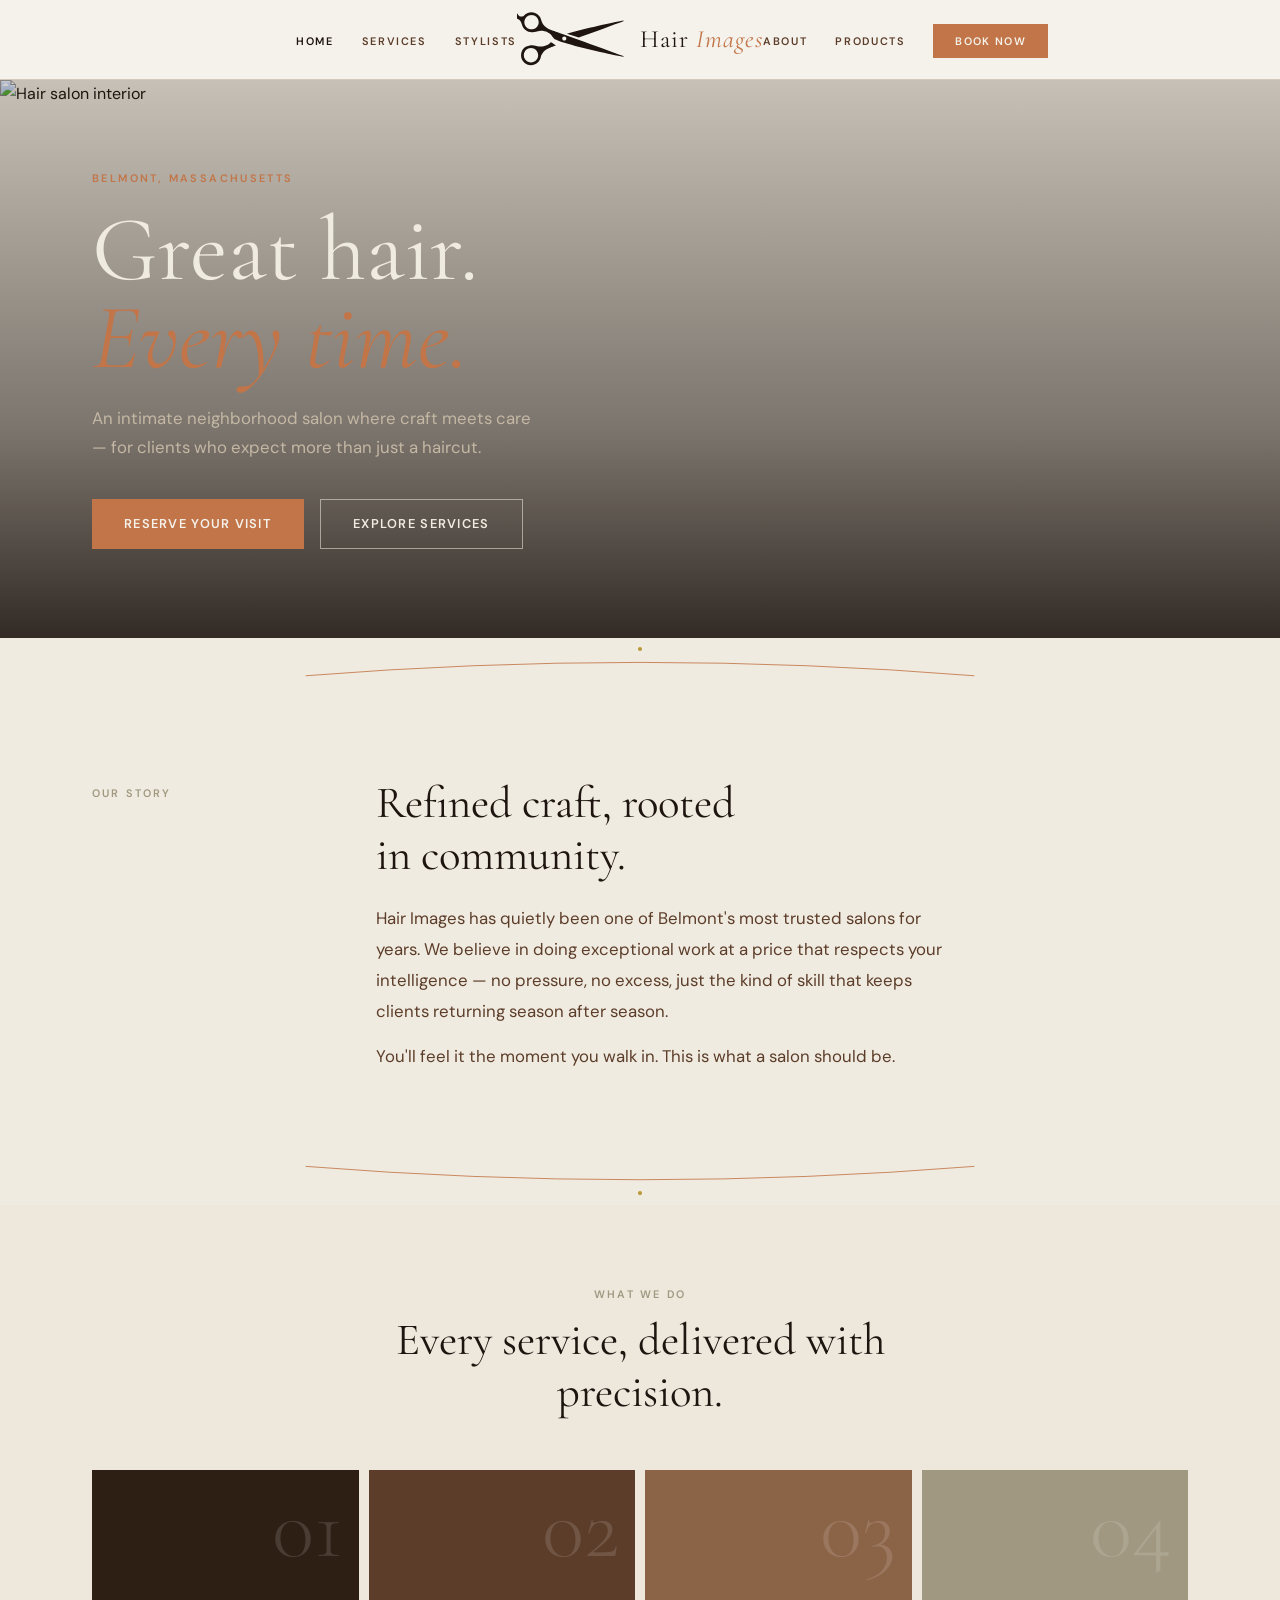
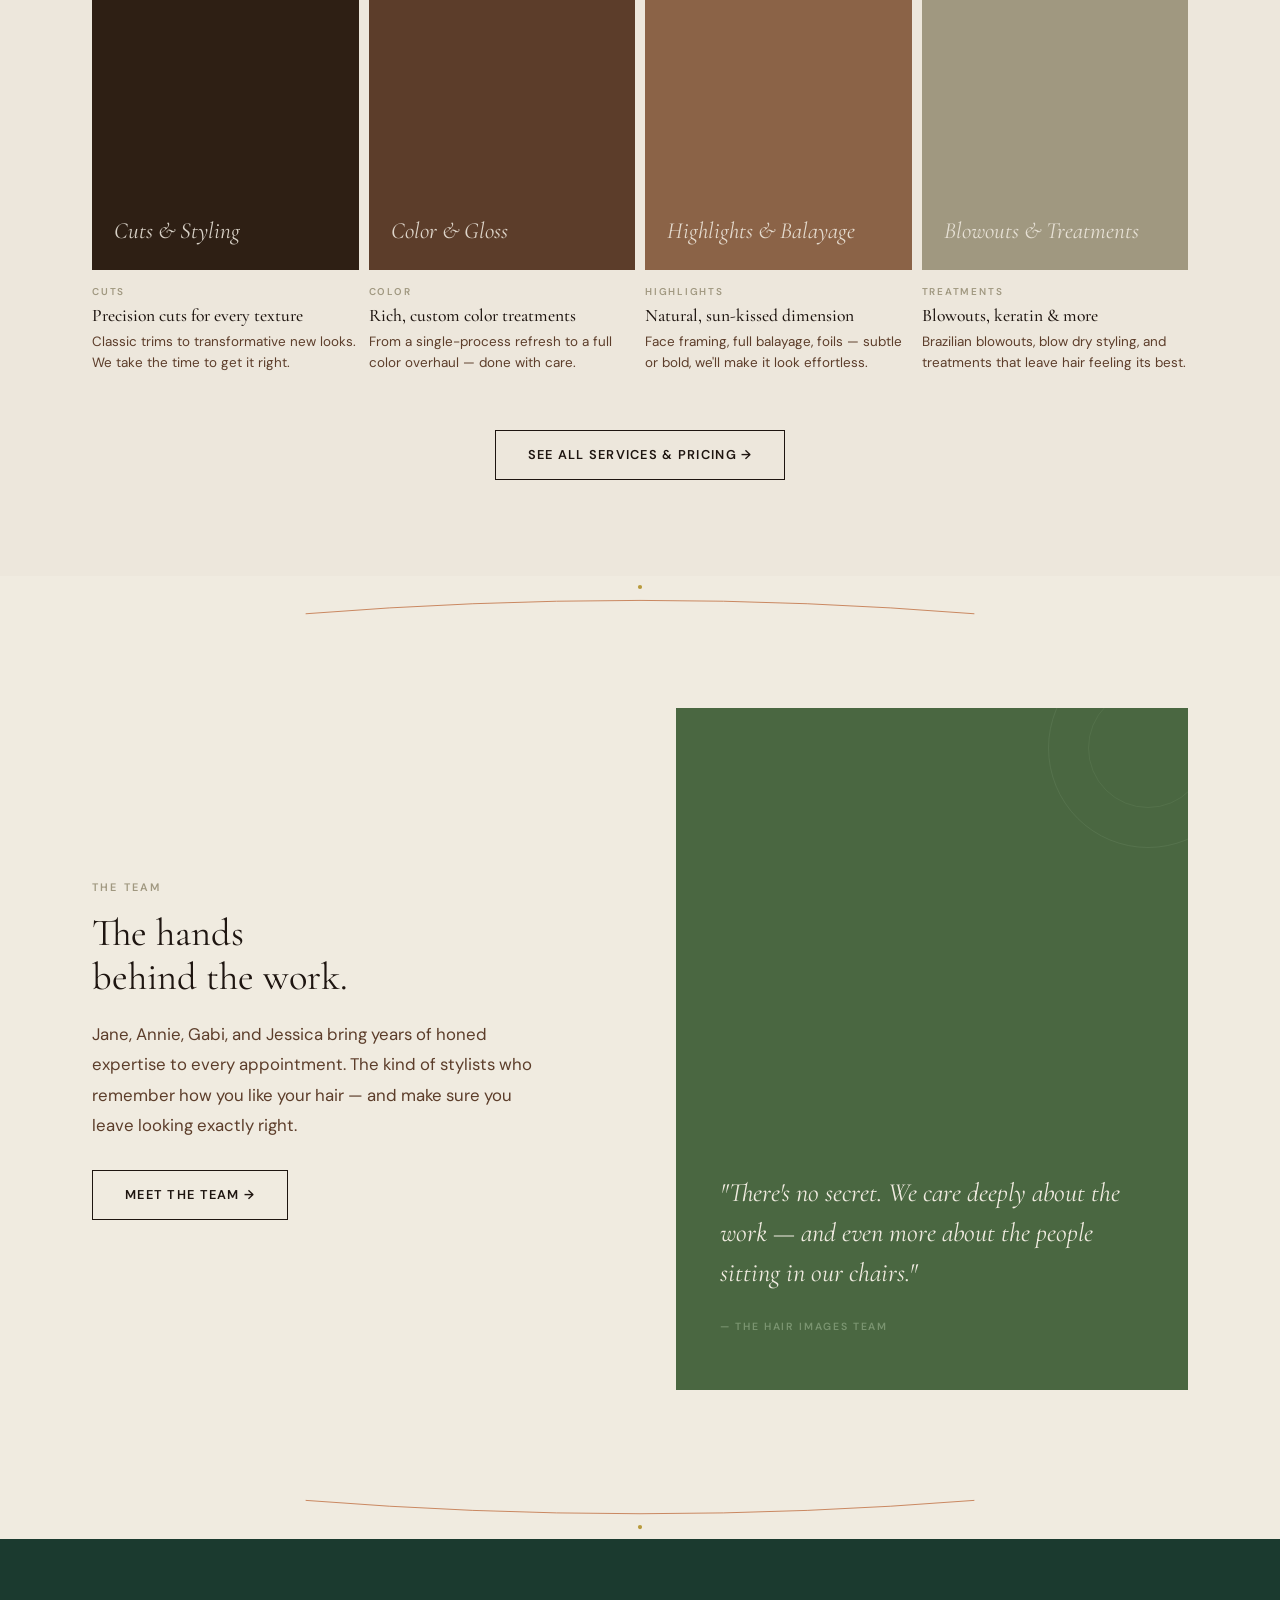
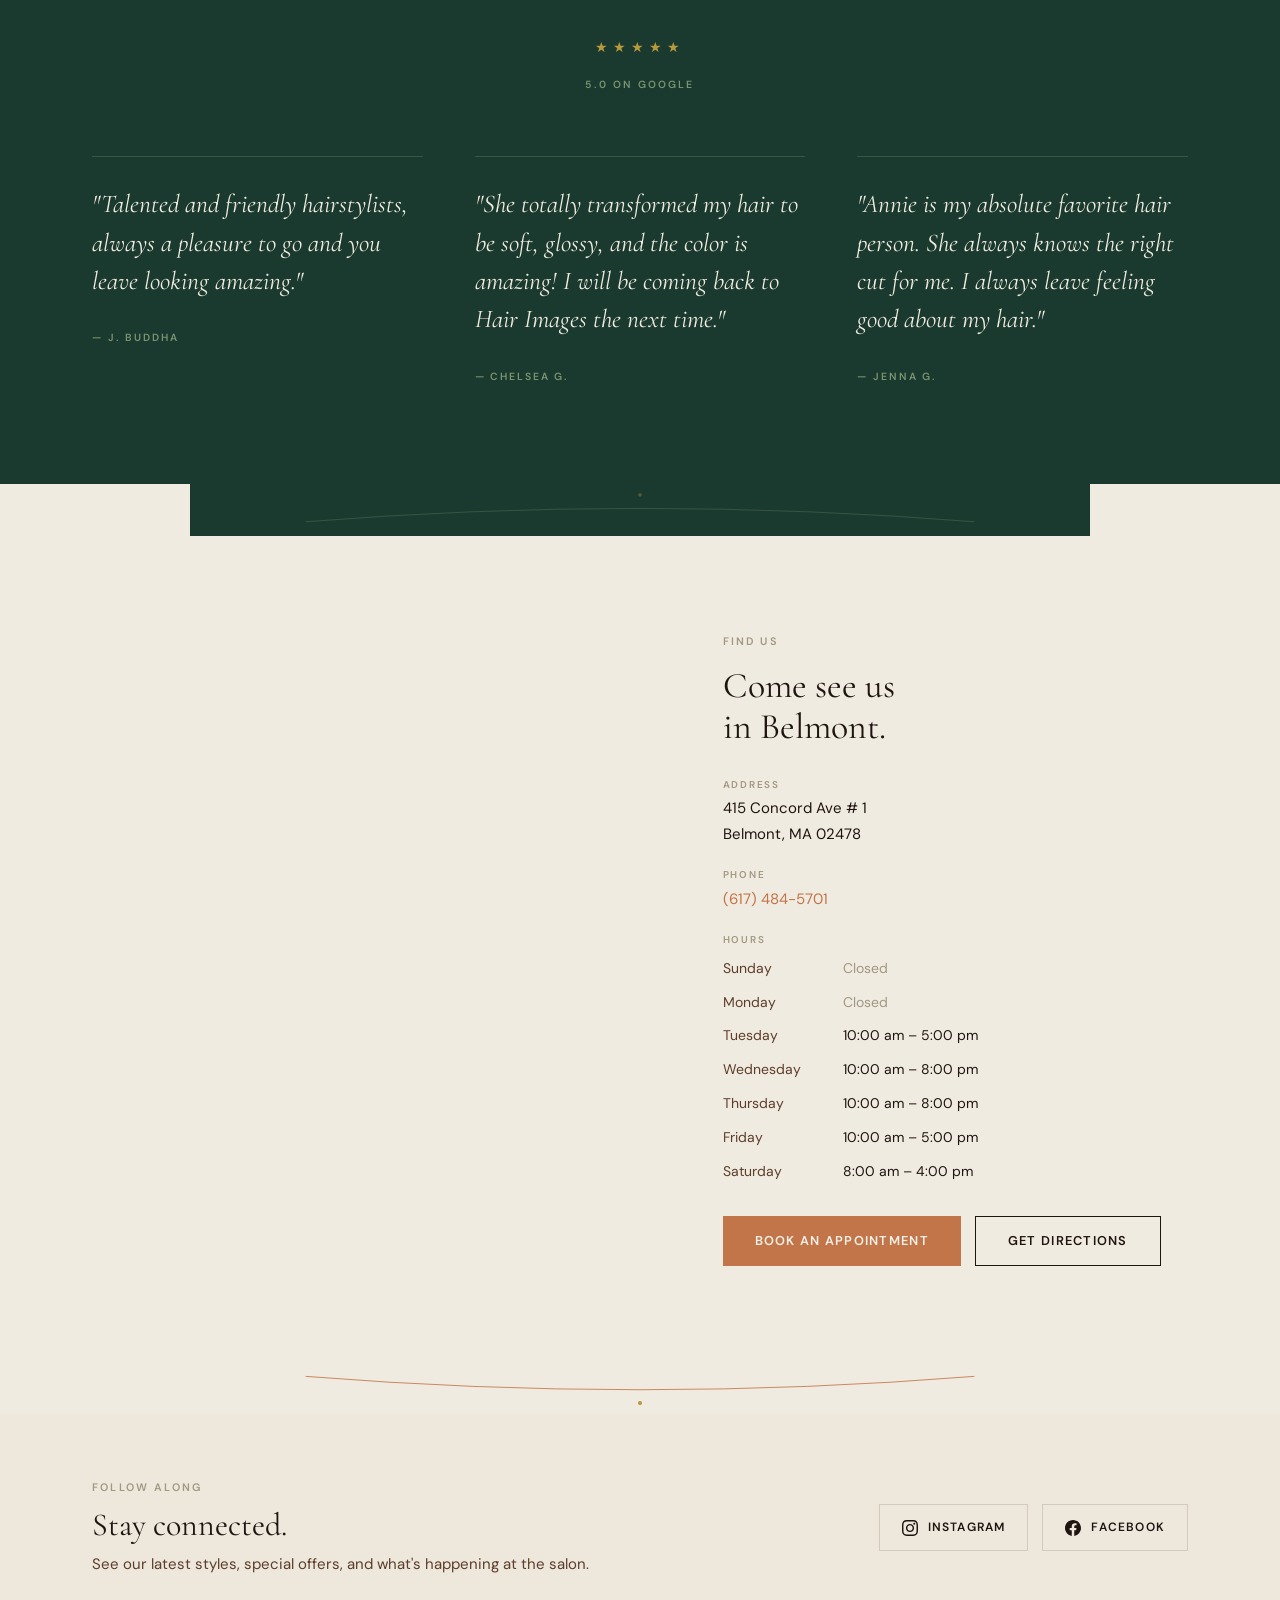
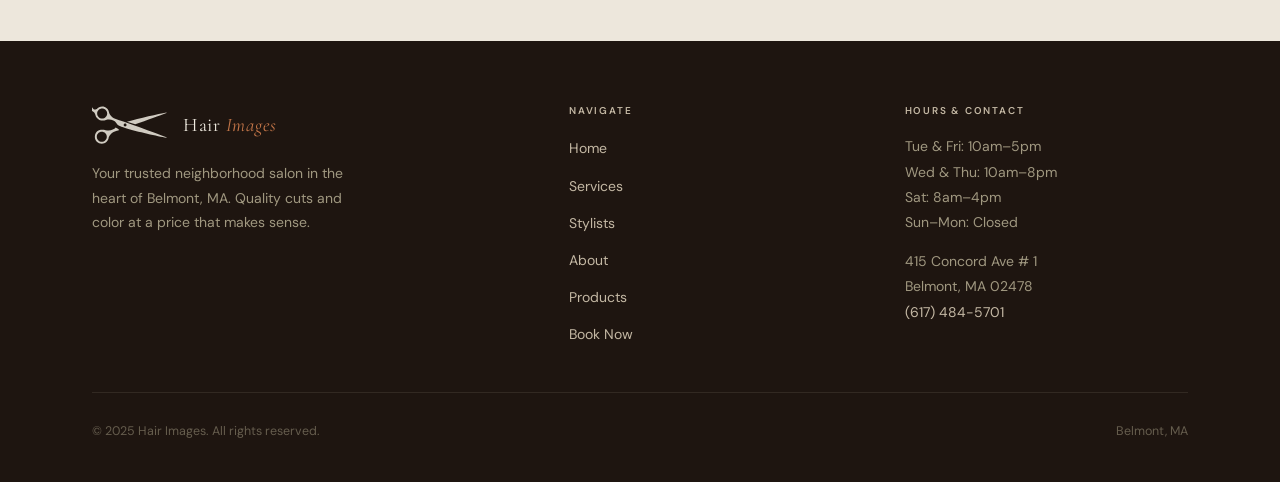
==== commit 0816ff4d: "Redesign follow-up: centered nav, shorter hero, luxury copy, neutral cards - Nav: 3-column centered " ====
--- a/index.html
+++ b/index.html
@@ -9,21 +9,15 @@
 <body>
 
   <!-- ========================
-       Top Bar
-       ======================== -->
-  <div class="topbar">
-    <div class="topbar-inner">
-      <span>415 Concord Ave # 1, Belmont, MA 02478</span>
-      <span>Tue &amp; Fri 10am–5pm &nbsp;·&nbsp; Wed &amp; Thu 10am–8pm &nbsp;·&nbsp; Sat 8am–4pm</span>
-      <a href="tel:+16174845701">(617) 484-5701</a>
-    </div>
-  </div>
-
-  <!-- ========================
        Navigation
        ======================== -->
   <nav>
     <div class="nav-inner">
+      <ul class="nav-links-left">
+        <li><a href="index.html" class="active">Home</a></li>
+        <li><a href="services.html">Services</a></li>
+        <li><a href="stylists.html">Stylists</a></li>
+      </ul>
       <a href="index.html" class="nav-logo">
         <svg class="logo-mark" viewBox="440 0 600 320" xmlns="http://www.w3.org/2000/svg" aria-hidden="true">
           <path d="M769.28779,147.25675c88.25687-31.88978,190.90737-69.38642,237.9213-87.04711,2.36419-.8881,1.33566-4.42818-1.13921-3.92505-57.51147,11.69176-205.87798,42.79653-299.65161,70.87561l62.86953,20.09655Z"/>
@@ -32,7 +26,17 @@
         </svg>
         <span class="logo-wordmark">Hair <em>Images</em></span>
       </a>
-      <ul class="nav-links">
+      <ul class="nav-links-right">
+        <li><a href="about.html">About</a></li>
+        <li><a href="products.html">Products</a></li>
+        <li><a href="book.html" class="nav-book-btn">Book Now</a></li>
+      </ul>
+      <button class="nav-toggle" aria-label="Toggle menu">
+        <span></span><span></span><span></span>
+      </button>
+    </div>
+    <div class="nav-mobile-menu">
+      <ul>
         <li><a href="index.html" class="active">Home</a></li>
         <li><a href="services.html">Services</a></li>
         <li><a href="stylists.html">Stylists</a></li>
@@ -40,9 +44,6 @@
         <li><a href="products.html">Products</a></li>
         <li><a href="book.html" class="nav-book-btn">Book Now</a></li>
       </ul>
-      <button class="nav-toggle" aria-label="Toggle menu">
-        <span></span><span></span><span></span>
-      </button>
     </div>
   </nav>
 
@@ -58,12 +59,12 @@
     </div>
     <div class="hero-overlay"></div>
     <div class="hero-content">
-      <span class="hero-eyebrow">Belmont's Neighborhood Salon</span>
+      <span class="hero-eyebrow">Belmont, Massachusetts</span>
       <h1>Great hair.<br><em>Every time.</em></h1>
-      <p class="hero-sub">Quality cuts and color at a price that actually makes sense — right in the heart of Belmont.</p>
+      <p class="hero-sub">An intimate neighborhood salon where craft meets care — for clients who expect more than just a haircut.</p>
       <div class="hero-ctas">
-        <a href="book.html" class="btn-primary">Book Now</a>
-        <a href="services.html" class="btn-ghost">View Services</a>
+        <a href="book.html" class="btn-primary">Reserve Your Visit</a>
+        <a href="services.html" class="btn-ghost">Explore Services</a>
       </div>
     </div>
   </section>
@@ -85,9 +86,9 @@
         <span class="section-label">Our Story</span>
       </div>
       <div class="philosophy-text">
-        <h2>A neighborhood institution,<br>not just a salon.</h2>
-        <p>Hair Images has been a trusted part of the Belmont community for years. We believe in quality cuts and color at a price that actually makes sense — no attitude, no upsells, just great hair and people who genuinely care.</p>
-        <p>Walk in as a stranger, leave feeling like a regular. That's the Hair Images way.</p>
+        <h2>Refined craft, rooted<br>in community.</h2>
+        <p>Hair Images has quietly been one of Belmont's most trusted salons for years. We believe in doing exceptional work at a price that respects your intelligence — no pressure, no excess, just the kind of skill that keeps clients returning season after season.</p>
+        <p>You'll feel it the moment you walk in. This is what a salon should be.</p>
       </div>
     </div>
   </section>
@@ -107,7 +108,7 @@
     <div class="container">
       <div class="spotlight-header">
         <span class="section-label">What We Do</span>
-        <h2>From a fresh trim to a full transformation.</h2>
+        <h2>Every service, delivered with precision.</h2>
       </div>
       <div class="spotlight-grid">
 
@@ -181,13 +182,13 @@
     <div class="team-teaser-inner">
       <div class="team-teaser-text">
         <span class="section-label">The Team</span>
-        <h2>Real stylists.<br>Real expertise.</h2>
-        <p>Our team of experienced stylists brings warmth and skill to every single appointment. Jane, Annie, Gabi, Jessica — they're the reason clients keep coming back year after year.</p>
+        <h2>The hands<br>behind the work.</h2>
+        <p>Jane, Annie, Gabi, and Jessica bring years of honed expertise to every appointment. The kind of stylists who remember how you like your hair — and make sure you leave looking exactly right.</p>
         <a href="stylists.html" class="btn-outline">Meet the Team &rarr;</a>
       </div>
       <div class="team-feature-box">
         <blockquote>
-          <p>"The reason clients keep coming back is simple: we care about the work, and we care about you."</p>
+          <p>"There's no secret. We care deeply about the work — and even more about the people sitting in our chairs."</p>
           <cite>— The Hair Images Team</cite>
         </blockquote>
       </div>
--- a/css/style.css
+++ b/css/style.css
@@ -44,7 +44,7 @@
   --accent:     var(--terracotta);
   --border:     var(--birch);
 
-  --nav-h:  72px;
+  --nav-h:  80px;
   --max-w: 1160px;
 }
 
@@ -183,20 +183,22 @@
   margin: 0 auto;
   padding: 0 32px;
   height: 100%;
-  display: flex;
+  display: grid;
+  grid-template-columns: 1fr auto 1fr;
   align-items: center;
-  justify-content: space-between;
+  position: relative;
 }
 
 .nav-logo {
   display: flex;
   align-items: center;
+  justify-content: center;
   gap: 11px;
   color: var(--espresso);
 }
 
 .logo-mark {
-  height: 46px;
+  height: 60px;
   width: auto;
   fill: var(--espresso);
   flex-shrink: 0;
@@ -204,7 +206,7 @@
 
 .logo-wordmark {
   font-family: 'Cormorant Garamond', serif;
-  font-size: 1.45rem;
+  font-size: 1.55rem;
   font-weight: 400;
   letter-spacing: 0.04em;
   color: var(--espresso);
@@ -216,13 +218,18 @@
   color: var(--terracotta);
 }
 
-.nav-links {
+.nav-links-left,
+.nav-links-right {
   display: flex;
   align-items: center;
-  gap: 34px;
+  gap: 28px;
   list-style: none;
 }
-.nav-links a {
+.nav-links-left { justify-content: flex-end; }
+.nav-links-right { justify-content: flex-start; }
+
+.nav-links-left a,
+.nav-links-right a {
   font-family: 'DM Sans', sans-serif;
   font-size: 0.68rem;
   font-weight: 600;
@@ -231,8 +238,10 @@
   color: var(--walnut);
   transition: color 0.2s;
 }
-.nav-links a:hover,
-.nav-links a.active { color: var(--espresso); }
+.nav-links-left a:hover,
+.nav-links-left a.active,
+.nav-links-right a:hover,
+.nav-links-right a.active { color: var(--espresso); }
 
 .nav-book-btn {
   background: var(--accent) !important;
@@ -252,6 +261,10 @@
   border: none;
   cursor: pointer;
   padding: 4px;
+  position: absolute;
+  right: 32px;
+  top: 50%;
+  transform: translateY(-50%);
 }
 .nav-toggle span {
   display: block;
@@ -262,14 +275,16 @@
   transition: all 0.3s;
 }
 
+.nav-mobile-menu { display: none; }
+
 /* ── Hero (Full-Bleed) ───────────────────────── */
 .hero {
   position: relative;
-  min-height: 100svh;
+  min-height: 62vh;
   display: flex;
   flex-direction: column;
-  justify-content: flex-end;
-  padding-bottom: 88px;
+  justify-content: center;
+  padding: 60px 0;
 }
 
 .hero-bg {
@@ -312,7 +327,7 @@
   font-weight: 600;
   letter-spacing: 0.22em;
   text-transform: uppercase;
-  color: var(--blush);
+  color: var(--terracotta);
   margin-bottom: 18px;
 }
 
@@ -323,11 +338,11 @@
   color: var(--parchment);
   max-width: 820px;
   margin-bottom: 22px;
-  line-height: 1.07;
+  line-height: 0.96;
 }
 .hero-content h1 em {
   font-style: italic;
-  color: var(--blush);
+  color: var(--terracotta);
 }
 
 .hero-sub {
@@ -408,10 +423,10 @@
   position: relative;
   overflow: hidden;
 }
-.spotlight-card:nth-child(1) .card-swatch { background: var(--fern); }
-.spotlight-card:nth-child(2) .card-swatch { background: var(--terracotta); }
-.spotlight-card:nth-child(3) .card-swatch { background: var(--ochre); }
-.spotlight-card:nth-child(4) .card-swatch { background: var(--seaweed); }
+.spotlight-card:nth-child(1) .card-swatch { background: var(--dark-roast); }
+.spotlight-card:nth-child(2) .card-swatch { background: var(--walnut); }
+.spotlight-card:nth-child(3) .card-swatch { background: var(--driftwood); }
+.spotlight-card:nth-child(4) .card-swatch { background: var(--ash); }
 
 .card-num {
   font-family: 'Cormorant Garamond', serif;
@@ -1047,10 +1062,46 @@
 @media (max-width: 840px) {
   .topbar          { display: none; }
   .mobile-book-fab { display: block; }
-  .nav-links       { display: none; }
-  .nav-toggle      { display: block; }
-
-  .hero            { min-height: 88vh; padding-bottom: 60px; }
+  .nav-links-left,
+  .nav-links-right { display: none; }
+  .nav-toggle      { display: block; position: static; transform: none; }
+  .nav-inner       { display: flex; justify-content: space-between; padding: 0 20px; }
+  nav.menu-open .nav-mobile-menu {
+    display: block;
+    position: absolute;
+    top: var(--nav-h);
+    left: 0;
+    right: 0;
+    background: var(--white-sand);
+    border-bottom: 1px solid var(--birch);
+    padding: 20px 32px;
+    z-index: 99;
+  }
+  .nav-mobile-menu ul {
+    list-style: none;
+    display: flex;
+    flex-direction: column;
+    gap: 18px;
+  }
+  .nav-mobile-menu ul a {
+    font-family: 'DM Sans', sans-serif;
+    font-size: 0.68rem;
+    font-weight: 600;
+    letter-spacing: 0.15em;
+    text-transform: uppercase;
+    color: var(--walnut);
+    transition: color 0.2s;
+  }
+  .nav-mobile-menu ul a:hover,
+  .nav-mobile-menu ul a.active { color: var(--espresso); }
+  .nav-mobile-menu .nav-book-btn {
+    background: var(--accent) !important;
+    color: var(--white-sand) !important;
+    padding: 10px 22px !important;
+    display: inline-block;
+  }
+
+  .hero            { min-height: 70vh; padding: 48px 0; }
   .hero-content h1 { font-size: 2.9rem; }
 
   .philosophy-inner       { grid-template-columns: 1fr; gap: 20px; }
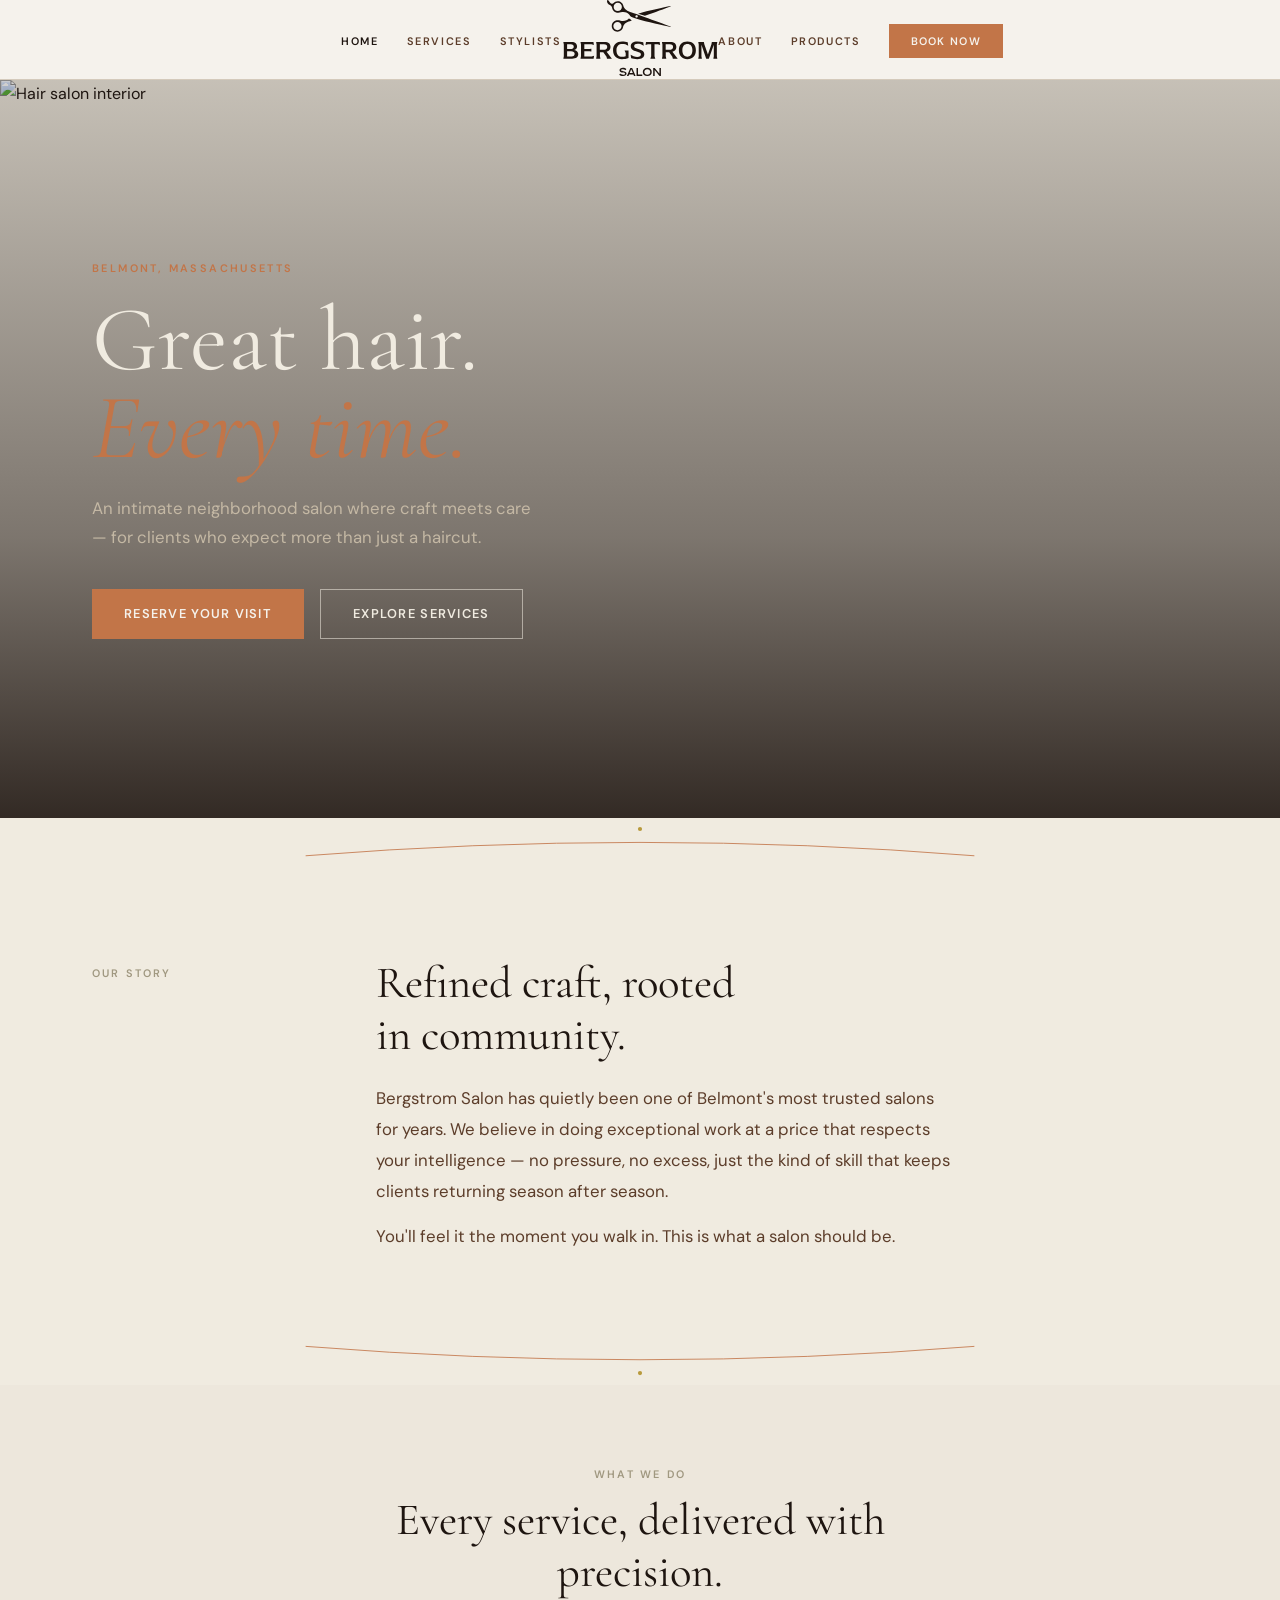
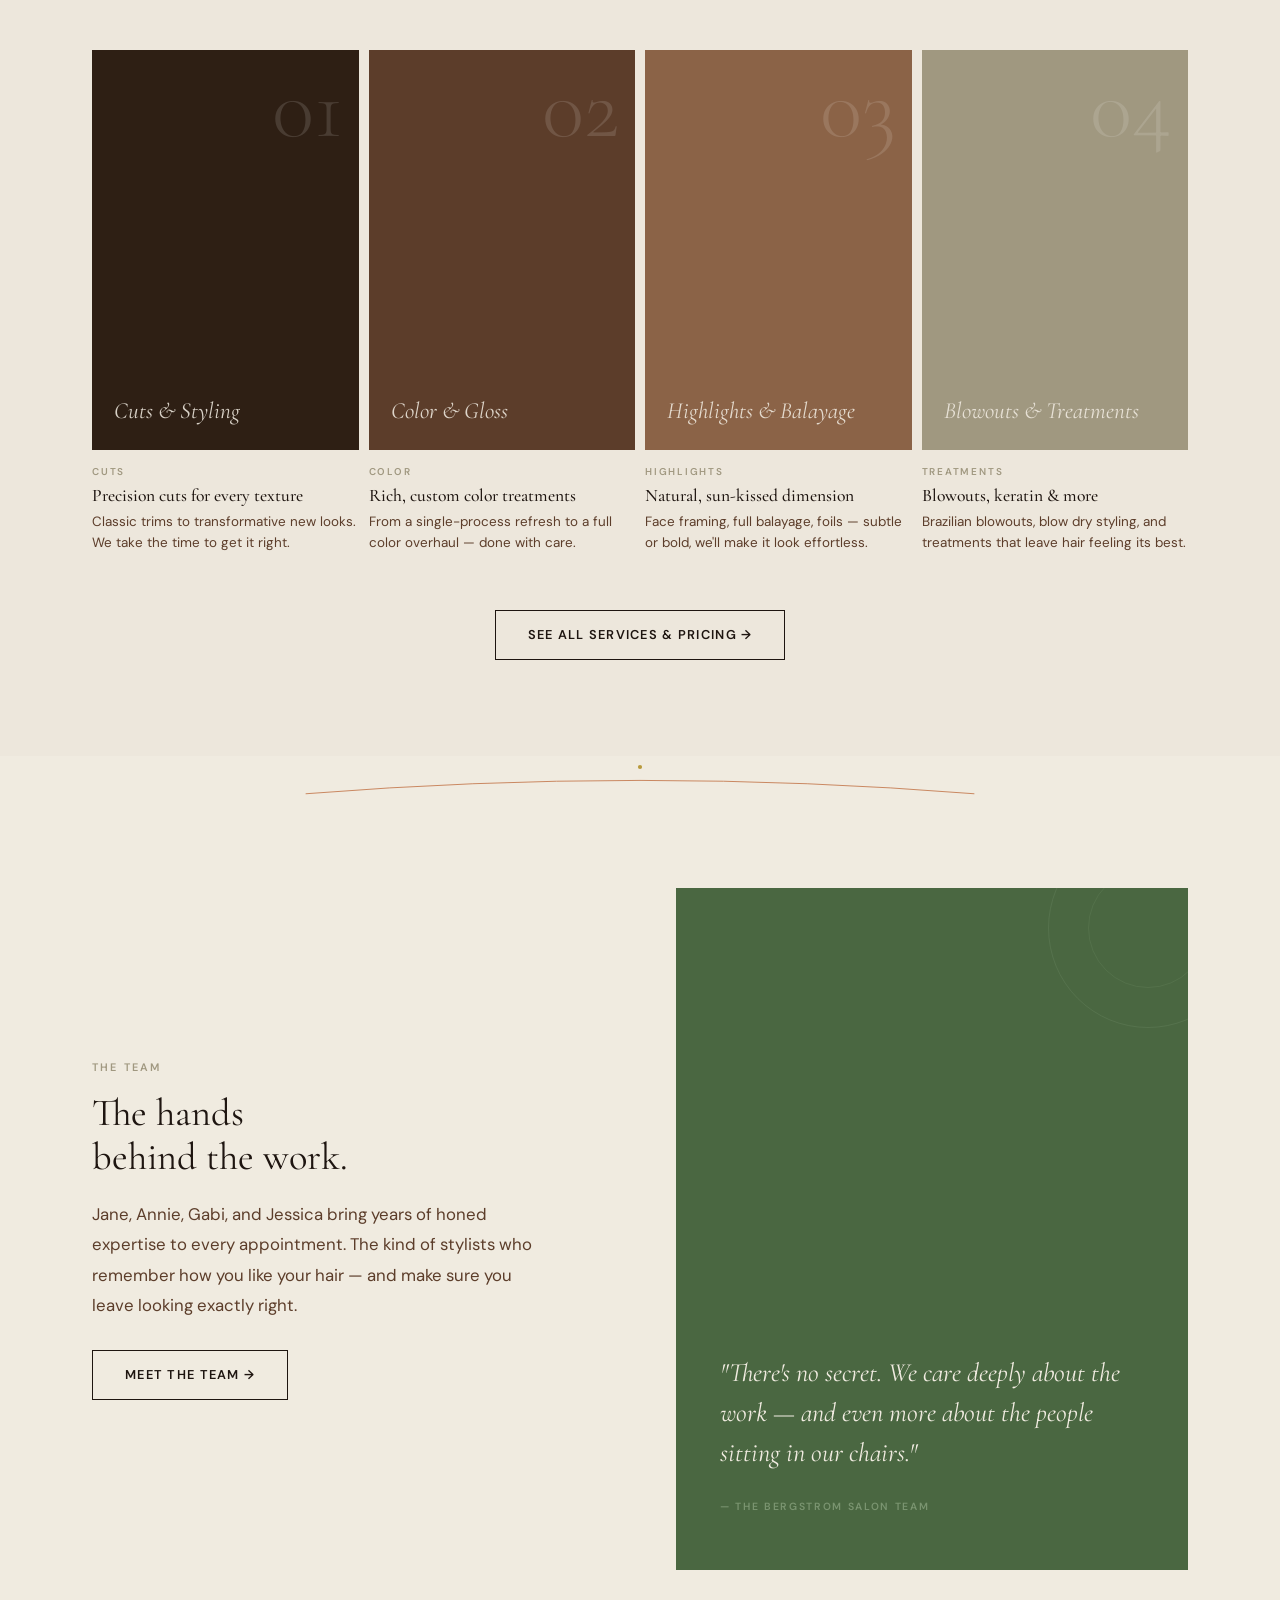
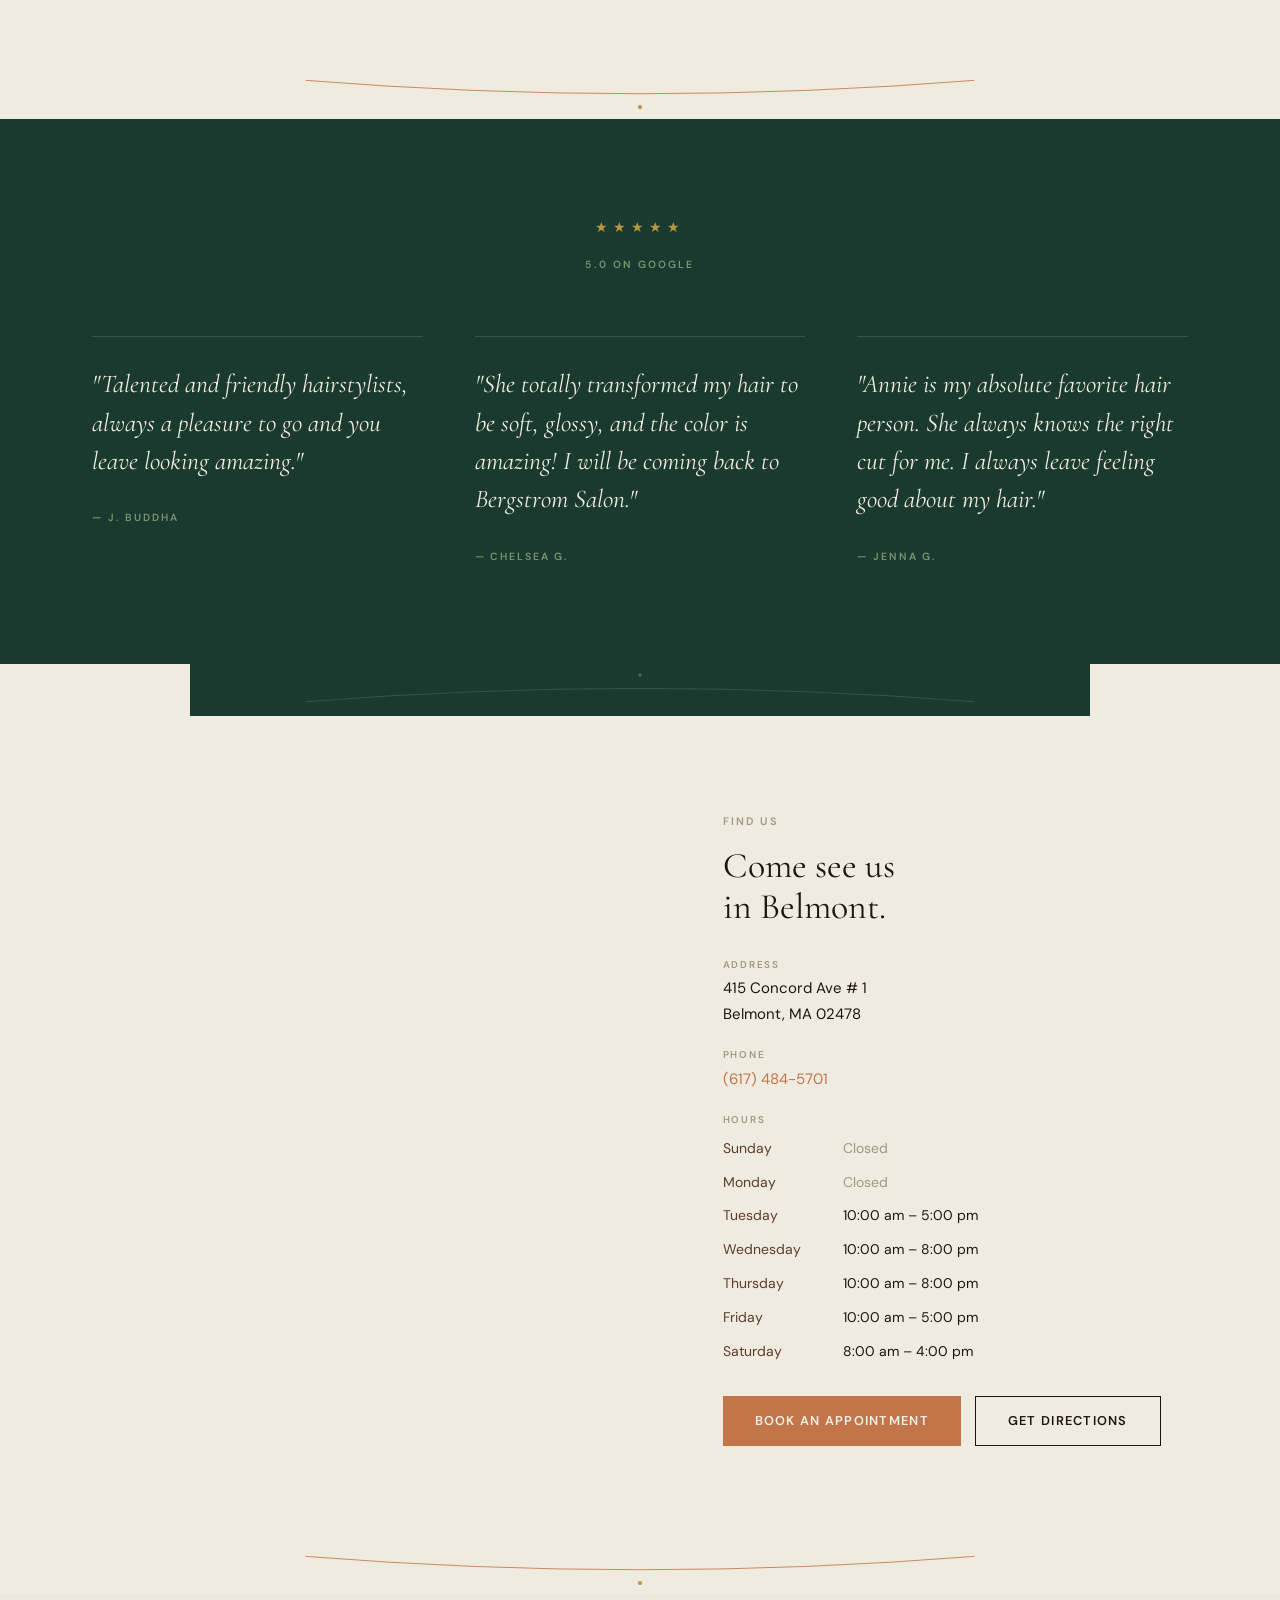
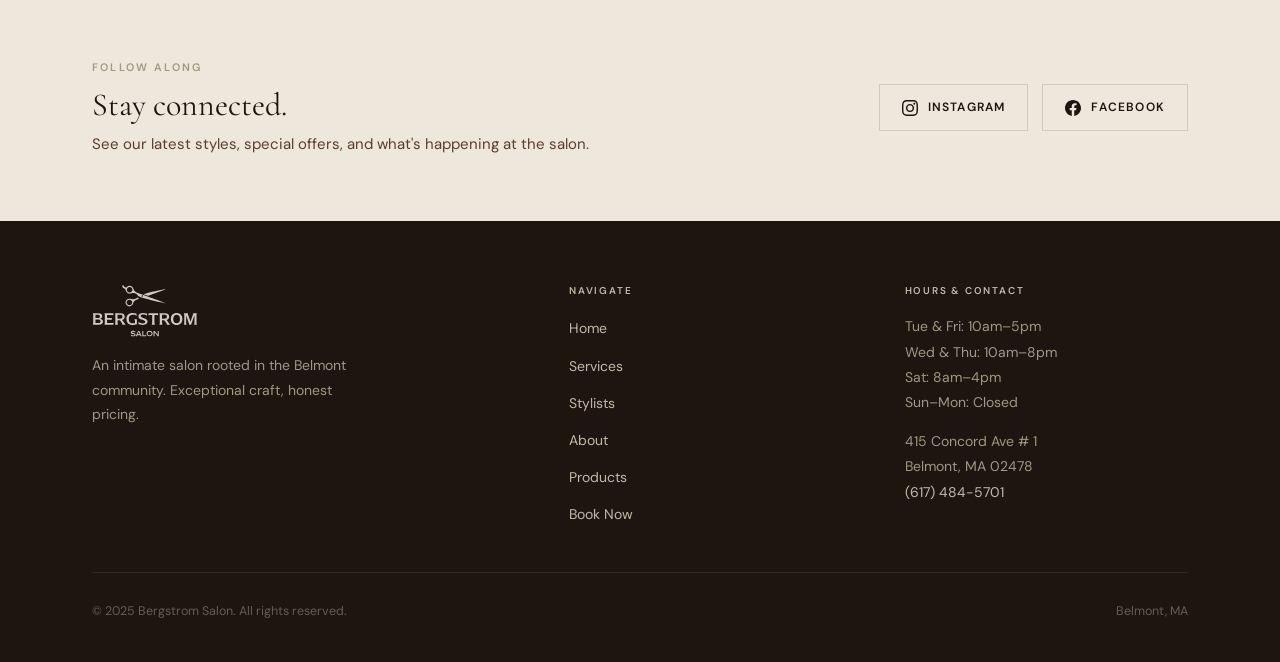
==== commit 4b3ebd88: "Rebrand to Bergstrom Salon; full SVG logo; taller hero - All pages: full BergstromSalon-1.svg logo (" ====
--- a/index.html
+++ b/index.html
@@ -3,7 +3,7 @@
 <head>
   <meta charset="UTF-8" />
   <meta name="viewport" content="width=device-width, initial-scale=1.0" />
-  <title>Hair Images — Belmont's Neighborhood Salon</title>
+  <title>Bergstrom Salon — Belmont, MA</title>
   <link rel="stylesheet" href="css/style.css" />
 </head>
 <body>
@@ -19,12 +19,29 @@
         <li><a href="stylists.html">Stylists</a></li>
       </ul>
       <a href="index.html" class="nav-logo">
-        <svg class="logo-mark" viewBox="440 0 600 320" xmlns="http://www.w3.org/2000/svg" aria-hidden="true">
-          <path d="M769.28779,147.25675c88.25687-31.88978,190.90737-69.38642,237.9213-87.04711,2.36419-.8881,1.33566-4.42818-1.13921-3.92505-57.51147,11.69176-205.87798,42.79653-299.65161,70.87561l62.86953,20.09655Z"/>
-          <path d="M1007.20762,245.88717c-47.9449-18.01075-153.73857-56.64521-243.13035-88.92865l-73.99953-26.60482c-33.07234-11.82094-58.1816-20.66781-68.35287-24.00644-44.34067-14.55453-51.71648-49.684-51.71648-49.684l-.00064.00032c-3.87971-25.5289-25.9226-45.09093-52.53494-45.09093-16.38087,0-31.02489,7.41616-40.77316,19.06858l.00288-.01049s-16.00814,11.23671-27.68538-1.71002c-11.67756-12.94673-20.30861-32.23986-26.90886-28.43204-7.9951,4.61252-7.36076,36.10997,21.32401,46.96362,18.78535,7.10803,21.90808,27.60725,21.90808,27.60725l.00288-.01081c3.02474,15.34377,12.65486,28.30579,25.80412,35.8221l-.00128.00112s.26514.16307.75186.43053c.2741.15074.55269.29412.82999.44021.01665.00833.03202.01649.04867.02498,5.5,2.89273,11.56741,4.84396,17.99346,5.6533,9.36754,1.5239,21.63302,1.58146,35.81273-2.95029,32.83218-10.49277,66.68008,5.07715,78.18792,22.00094,6.19614,9.11193,10.7214,14.00056,13.58156,16.57604.00128-.00024.00192-.00032.00256-.00056,2.44708,2.20259,3.67862,2.71774,3.67862,2.71774,11.976,5.88289,29.59289,12.32119,50.78465,18.99902,0,.00024-.00064.0004-.00064.00064,92.35065,29.10193,252.86707,62.77165,313.24516,75.04679,2.47555.50329,3.5098-3.03575,1.14496-3.92411ZM517.47281,102.96244c-21.12387,0-38.24796-17.12408-38.24796-38.2478s17.12408-38.24788,38.24796-38.24788,38.24764,17.12416,38.24764,38.24788-17.12376,38.2478-38.24764,38.2478ZM692.29683,163.17083c-6.14619,0-11.12936-4.98269-11.12936-11.12928s4.98317-11.1292,11.12936-11.1292c6.14683,0,11.12936,4.98269,11.12936,11.1292s-4.98253,11.12928-11.12936,11.12928Z"/>
-          <path d="M543.74977,191.62656c-14.17971-4.53175-26.44519-4.47419-35.81273-2.95029-6.42605.80934-12.49347,2.76056-17.99346,5.6533-.01665.00849-.03202.01665-.04867.02498-.27731.1461-.55589.28947-.82999.44021-.48673.26746-.75186.43053-.75186.43053l.00128.00112c-16.01486,9.1542-26.81664,26.38827-26.81664,46.1562,0,29.34953,23.79254,53.14207,53.14207,53.14207,26.74555,0,48.86785-19.76104,52.58426-45.47743l.00769.00536s7.31945-34.7481,51.66012-49.30262c5.55955-1.82482,15.58097-5.29514,28.92621-9.997-7.05239-5.51336-19.67779-14.87186-27.62742-17.79997-12.89438,15.97451-45.12199,29.68263-76.44084,19.67355ZM514.63976,279.63049c-21.12387,0-38.24796-17.12416-38.24796-38.24788s17.12408-38.2478,38.24796-38.2478,38.24764,17.12416,38.24764,38.2478-17.12376,38.24788-38.24764,38.24788Z"/>
+        <svg class="logo-mark" viewBox="0 0 1453.83105 742.35261" xmlns="http://www.w3.org/2000/svg" role="img" aria-label="Bergstrom Salon">
+          <g>
+              <path d="M16.88379,522.59187v-110.68262l-4.45508-22.51172h75.97656c36.11328,0,51.12109,16.64941,51.12109,41.74023,0,17.11816-8.67676,28.13965-27.43652,33.06445,24.62207,4.68945,38.92676,18.52539,38.92676,37.75391,0,26.49805-18.99414,43.14746-57.68652,43.14746H12.42871l4.45508-22.51172ZM77.14941,455.29109c21.10547,0,32.12695-7.73828,32.12695-21.80762,0-14.07031-8.20801-22.98145-29.3125-22.98145h-32.59473v44.78906h29.78027ZM87.70215,523.9991c21.10449,0,29.78125-9.14551,29.78125-24.3877s-12.42871-23.91895-33.06445-23.91895h-37.0498v48.30664h40.33301Z"/>
+              <path d="M297.57031,517.90144l-4.2207,27.20215h-121.46973l4.45605-22.51172v-110.68262l-4.45605-22.51172h119.82812l4.22168,27.20117-22.51172-5.62695h-66.36328v44.08496h48.30664l17.11816-2.81348v26.73242l-17.11816-2.81445h-48.30664v47.36914h68.00391l22.51172-5.62891Z"/>
+              <path d="M462.88379,545.10359h-45.25781l-4.45508-18.29102-30.01562-41.74023h-31.18848v37.51953l4.9248,22.51172h-40.33398l4.45605-22.51172v-110.68262l-4.45605-22.51172h77.38477c38.69141,0,56.2793,16.64941,56.2793,46.89941,0,21.57324-11.95996,37.51953-36.34766,43.14746l49.00977,65.65918ZM386.2041,462.795c21.10449,0,33.53223-8.67676,33.53223-26.26367,0-17.35254-9.37988-26.49805-30.48438-26.49805h-37.98828v52.76172h34.94043Z"/>
+              <path d="M617.41211,469.59578v68.47266c-18.99414,7.03516-36.1123,11.02148-61.20312,11.02148-49.94824,0-82.54297-29.54688-82.54297-82.54297s34.4707-81.37012,83.71484-81.37012c21.10547,0,36.11328,2.81348,52.29297,7.73828l4.69043,31.1875-26.26367-13.60059c-9.37988-1.87598-18.75977-2.81348-29.3125-2.81348-30.48438,0-53.46484,17.82129-53.46484,58.62402,0,41.03711,20.40137,60.73438,52.99609,60.73438,11.49023,0,20.87012-1.40625,32.59473-4.68945v-30.25l-10.31738-22.51172h36.81543Z"/>
+              <path d="M641.79492,540.64851l-4.9248-32.5957,27.20215,15.00781c12.19336,3.51758,22.98047,5.39355,34.23633,5.39355,22.51172,0,33.76758-8.44141,33.76758-22.04297,0-13.60059-8.67676-20.40039-38.69238-28.37402-39.16016-10.31738-55.34082-23.68359-55.34082-49.24414s20.87012-43.38184,61.90723-43.38184c18.99414,0,35.40918,2.5791,53.93457,7.50391l4.68945,31.1875-26.49805-13.60059c-9.84863-2.81348-19.46289-4.2207-29.78125-4.2207-19.93164,0-32.59473,7.73828-32.59473,19.93262,0,12.19336,7.03516,19.46289,37.05078,27.43555,40.33301,10.55273,56.98242,24.15332,56.98242,49.71387,0,27.6709-22.51172,45.96094-63.7832,45.96094-26.49805-.23438-45.25781-5.62793-58.15527-8.67578Z"/>
+              <path d="M858.46582,411.67488v110.91699l7.26953,22.51172h-45.49219l7.26953-22.51172v-110.91699h-29.54688l-22.74609,5.62793,4.2207-27.90527h126.86328l4.45508,27.90527-22.74609-5.62793h-29.54688Z"/>
+              <path d="M1073.72949,545.10359h-45.25781l-4.45508-18.29102-30.01562-41.74023h-31.18848v37.51953l4.9248,22.51172h-40.33398l4.45605-22.51172v-110.68262l-4.45605-22.51172h77.38477c38.69141,0,56.2793,16.64941,56.2793,46.89941,0,21.57324-11.95996,37.51953-36.34766,43.14746l49.00977,65.65918ZM997.0498,462.795c21.10449,0,33.53223-8.67676,33.53223-26.26367,0-17.35254-9.37988-26.49805-30.48438-26.49805h-37.98828v52.76172h34.94043Z"/>
+              <path d="M1084.51172,467.0157c0-51.82324,30.71875-81.83887,79.02539-81.83887s78.79102,30.01562,78.79102,81.83887c0,52.05859-30.71875,82.54297-78.79102,82.54297-46.89941,0-79.02539-30.48438-79.02539-82.54297ZM1209.96777,467.0157c0-40.33301-18.52539-59.09277-46.19629-59.09277-27.90527,0-46.89941,18.75977-46.89941,59.09277,0,40.56836,18.75977,59.5625,46.43066,59.5625s46.66504-18.99414,46.66504-59.5625Z"/>
+              <path d="M1436.9541,522.59187l4.22168,22.51172h-36.81641l4.45508-22.51172v-107.63379l-46.42969,130.14551h-24.15332l-44.32031-130.14551v107.63379l4.2207,22.51172h-33.76758l4.45605-22.51172v-110.68262l-4.45605-22.51172h52.05859l4.2207,20.16699,33.29883,96.37793,32.83008-96.37793,3.75195-20.16699h50.65137l-4.22168,22.51172v110.68262Z"/>
+            </g>
+            <g>
+              <path d="M531.2998,692.72078l7.90527-10.10156c6.14941,5.92871,15.92188,10.87012,27.78027,10.87012,12.29785,0,18.11719-4.3916,18.11719-9.66211,0-6.80762-8.01562-8.45508-20.20312-10.32129-15.48242-2.41602-31.18457-5.70996-31.18457-21.96094,0-12.7373,12.29785-21.74121,31.4043-21.74121,13.50488,0,24.37598,4.06348,32.17188,11.41992l-8.01562,9.88184c-6.03906-5.59961-14.71387-9.22266-25.25488-9.22266-10.43066,0-16.25098,3.29395-16.25098,8.56445,0,5.92871,7.1377,7.57617,19.98438,9.66211,15.48242,2.63574,31.40332,6.03906,31.40332,22.29004,0,12.62695-10.87012,23.16797-32.83105,23.16797-15.37207,0-28.21875-6.03906-35.02637-12.84668Z"/>
+              <path d="M634.29688,631.01179h16.69043l32.28125,73.23828h-15.04199l-5.82031-13.94531h-39.52832l-5.81934,13.94531h-15.04297l32.28125-73.23828ZM657.35547,678.33699l-14.71289-35.24707-14.71387,35.24707h29.42676Z"/>
+              <path d="M691.61621,631.01179h13.61523v61.26953h39.74805v11.96875h-53.36328v-73.23828Z"/>
+              <path d="M749.7041,667.68562c0-22.39941,16.90918-37.88184,41.72461-37.88184,24.9248,0,41.72461,15.48242,41.72461,37.88184,0,22.29004-16.7998,37.88184-41.72461,37.88184-24.81543,0-41.72461-15.5918-41.72461-37.88184ZM791.42871,693.48933c16.7998,0,27.78027-10.65039,27.78027-25.80371,0-15.15234-10.98047-25.91309-27.78027-25.91309s-27.66992,10.76074-27.66992,25.91309c0,15.15332,10.87012,25.80371,27.66992,25.80371Z"/>
+              <path d="M846.22168,631.01179h14.16504l43.9209,53.03516v-53.03516h13.50488v73.23828h-13.17578l-44.7998-54.35254v54.35254h-13.61523v-73.23828Z"/>
+            </g>
+            <path d="M769.28779,147.25675c88.25687-31.88978,190.90737-69.38642,237.9213-87.04711,2.36419-.8881,1.33566-4.42818-1.13921-3.92505-57.51147,11.69176-205.87798,42.79653-299.65161,70.87561l62.86953,20.09655Z"/>
+            <path d="M1007.20762,245.88717c-47.9449-18.01075-153.73857-56.64521-243.13035-88.92865l-73.99953-26.60482c-33.07234-11.82094-58.1816-20.66781-68.35287-24.00644-44.34067-14.55453-51.71648-49.684-51.71648-49.684l-.00064.00032c-3.87971-25.5289-25.9226-45.09093-52.53494-45.09093-16.38087,0-31.02489,7.41616-40.77316,19.06858l.00288-.01049s-16.00814,11.23671-27.68538-1.71002c-11.67756-12.94673-20.30861-32.23986-26.90886-28.43204-7.9951,4.61252-7.36076,36.10997,21.32401,46.96362,18.78535,7.10803,21.90808,27.60725,21.90808,27.60725l.00288-.01081c3.02474,15.34377,12.65486,28.30579,25.80412,35.8221l-.00128.00112s.26514.16307.75186.43053c.2741.15074.55269.29412.82999.44021.01665.00833.03202.01649.04867.02498,5.5,2.89273,11.56741,4.84396,17.99346,5.6533,9.36754,1.5239,21.63302,1.58146,35.81273-2.95029,32.83218-10.49277,66.68008,5.07715,78.18792,22.00094,6.19614,9.11193,10.7214,14.00056,13.58156,16.57604.00128-.00024.00192-.00032.00256-.00056,2.44708,2.20259,3.67862,2.71774,3.67862,2.71774,11.976,5.88289,29.59289,12.32119,50.78465,18.99902,0,.00024-.00064.0004-.00064.00064,92.35065,29.10193,252.86707,62.77165,313.24516,75.04679,2.47555.50329,3.5098-3.03575,1.14496-3.92411ZM517.47281,102.96244c-21.12387,0-38.24796-17.12408-38.24796-38.2478s17.12408-38.24788,38.24796-38.24788,38.24764,17.12416,38.24764,38.24788-17.12376,38.2478-38.24764,38.2478ZM692.29683,163.17083c-6.14619,0-11.12936-4.98269-11.12936-11.12928s4.98317-11.1292,11.12936-11.1292c6.14683,0,11.12936,4.98269,11.12936,11.1292s-4.98253,11.12928-11.12936,11.12928Z"/>
+            <path d="M543.74977,191.62656c-14.17971-4.53175-26.44519-4.47419-35.81273-2.95029-6.42605.80934-12.49347,2.76056-17.99346,5.6533-.01665.00849-.03202.01665-.04867.02498-.27731.1461-.55589.28947-.82999.44021-.48673.26746-.75186.43053-.75186.43053l.00128.00112c-16.01486,9.1542-26.81664,26.38827-26.81664,46.1562,0,29.34953,23.79254,53.14207,53.14207,53.14207,26.74555,0,48.86785-19.76104,52.58426-45.47743l.00769.00536s7.31945-34.7481,51.66012-49.30262c5.55955-1.82482,15.58097-5.29514,28.92621-9.997-7.05239-5.51336-19.67779-14.87186-27.62742-17.79997-12.89438,15.97451-45.12199,29.68263-76.44084,19.67355ZM514.63976,279.63049c-21.12387,0-38.24796-17.12416-38.24796-38.24788s17.12408-38.2478,38.24796-38.2478,38.24764,17.12416,38.24764,38.2478-17.12376,38.24788-38.24764,38.24788Z"/>
         </svg>
-        <span class="logo-wordmark">Hair <em>Images</em></span>
       </a>
       <ul class="nav-links-right">
         <li><a href="about.html">About</a></li>
@@ -87,7 +104,7 @@
       </div>
       <div class="philosophy-text">
         <h2>Refined craft, rooted<br>in community.</h2>
-        <p>Hair Images has quietly been one of Belmont's most trusted salons for years. We believe in doing exceptional work at a price that respects your intelligence — no pressure, no excess, just the kind of skill that keeps clients returning season after season.</p>
+        <p>Bergstrom Salon has quietly been one of Belmont's most trusted salons for years. We believe in doing exceptional work at a price that respects your intelligence — no pressure, no excess, just the kind of skill that keeps clients returning season after season.</p>
         <p>You'll feel it the moment you walk in. This is what a salon should be.</p>
       </div>
     </div>
@@ -189,7 +206,7 @@
       <div class="team-feature-box">
         <blockquote>
           <p>"There's no secret. We care deeply about the work — and even more about the people sitting in our chairs."</p>
-          <cite>— The Hair Images Team</cite>
+          <cite>— The Bergstrom Salon Team</cite>
         </blockquote>
       </div>
     </div>
@@ -223,7 +240,7 @@
 
         <div class="testimonial-item">
           <blockquote>
-            <p>"She totally transformed my hair to be soft, glossy, and the color is amazing! I will be coming back to Hair Images the next time."</p>
+            <p>"She totally transformed my hair to be soft, glossy, and the color is amazing! I will be coming back to Bergstrom Salon."</p>
             <cite>— Chelsea G.</cite>
           </blockquote>
         </div>
@@ -267,7 +284,7 @@
           allowfullscreen=""
           loading="lazy"
           referrerpolicy="no-referrer-when-downgrade"
-          title="Hair Images location map">
+          title="Bergstrom Salon location map">
         </iframe>
       </div>
 
@@ -356,14 +373,31 @@
 
         <div class="footer-brand">
           <div class="footer-logo">
-            <svg class="logo-mark" viewBox="440 0 600 320" xmlns="http://www.w3.org/2000/svg" aria-hidden="true">
-              <path d="M769.28779,147.25675c88.25687-31.88978,190.90737-69.38642,237.9213-87.04711,2.36419-.8881,1.33566-4.42818-1.13921-3.92505-57.51147,11.69176-205.87798,42.79653-299.65161,70.87561l62.86953,20.09655Z"/>
-              <path d="M1007.20762,245.88717c-47.9449-18.01075-153.73857-56.64521-243.13035-88.92865l-73.99953-26.60482c-33.07234-11.82094-58.1816-20.66781-68.35287-24.00644-44.34067-14.55453-51.71648-49.684-51.71648-49.684l-.00064.00032c-3.87971-25.5289-25.9226-45.09093-52.53494-45.09093-16.38087,0-31.02489,7.41616-40.77316,19.06858l.00288-.01049s-16.00814,11.23671-27.68538-1.71002c-11.67756-12.94673-20.30861-32.23986-26.90886-28.43204-7.9951,4.61252-7.36076,36.10997,21.32401,46.96362,18.78535,7.10803,21.90808,27.60725,21.90808,27.60725l.00288-.01081c3.02474,15.34377,12.65486,28.30579,25.80412,35.8221l-.00128.00112s.26514.16307.75186.43053c.2741.15074.55269.29412.82999.44021.01665.00833.03202.01649.04867.02498,5.5,2.89273,11.56741,4.84396,17.99346,5.6533,9.36754,1.5239,21.63302,1.58146,35.81273-2.95029,32.83218-10.49277,66.68008,5.07715,78.18792,22.00094,6.19614,9.11193,10.7214,14.00056,13.58156,16.57604.00128-.00024.00192-.00032.00256-.00056,2.44708,2.20259,3.67862,2.71774,3.67862,2.71774,11.976,5.88289,29.59289,12.32119,50.78465,18.99902,0,.00024-.00064.0004-.00064.00064,92.35065,29.10193,252.86707,62.77165,313.24516,75.04679,2.47555.50329,3.5098-3.03575,1.14496-3.92411ZM517.47281,102.96244c-21.12387,0-38.24796-17.12408-38.24796-38.2478s17.12408-38.24788,38.24796-38.24788,38.24764,17.12416,38.24764,38.24788-17.12376,38.2478-38.24764,38.2478ZM692.29683,163.17083c-6.14619,0-11.12936-4.98269-11.12936-11.12928s4.98317-11.1292,11.12936-11.1292c6.14683,0,11.12936,4.98269,11.12936,11.1292s-4.98253,11.12928-11.12936,11.12928Z"/>
-              <path d="M543.74977,191.62656c-14.17971-4.53175-26.44519-4.47419-35.81273-2.95029-6.42605.80934-12.49347,2.76056-17.99346,5.6533-.01665.00849-.03202.01665-.04867.02498-.27731.1461-.55589.28947-.82999.44021-.48673.26746-.75186.43053-.75186.43053l.00128.00112c-16.01486,9.1542-26.81664,26.38827-26.81664,46.1562,0,29.34953,23.79254,53.14207,53.14207,53.14207,26.74555,0,48.86785-19.76104,52.58426-45.47743l.00769.00536s7.31945-34.7481,51.66012-49.30262c5.55955-1.82482,15.58097-5.29514,28.92621-9.997-7.05239-5.51336-19.67779-14.87186-27.62742-17.79997-12.89438,15.97451-45.12199,29.68263-76.44084,19.67355ZM514.63976,279.63049c-21.12387,0-38.24796-17.12416-38.24796-38.24788s17.12408-38.2478,38.24796-38.2478,38.24764,17.12416,38.24764,38.2478-17.12376,38.24788-38.24764,38.24788Z"/>
+            <svg class="logo-mark" viewBox="0 0 1453.83105 742.35261" xmlns="http://www.w3.org/2000/svg" role="img" aria-label="Bergstrom Salon">
+              <g>
+                  <path d="M16.88379,522.59187v-110.68262l-4.45508-22.51172h75.97656c36.11328,0,51.12109,16.64941,51.12109,41.74023,0,17.11816-8.67676,28.13965-27.43652,33.06445,24.62207,4.68945,38.92676,18.52539,38.92676,37.75391,0,26.49805-18.99414,43.14746-57.68652,43.14746H12.42871l4.45508-22.51172ZM77.14941,455.29109c21.10547,0,32.12695-7.73828,32.12695-21.80762,0-14.07031-8.20801-22.98145-29.3125-22.98145h-32.59473v44.78906h29.78027ZM87.70215,523.9991c21.10449,0,29.78125-9.14551,29.78125-24.3877s-12.42871-23.91895-33.06445-23.91895h-37.0498v48.30664h40.33301Z"/>
+                  <path d="M297.57031,517.90144l-4.2207,27.20215h-121.46973l4.45605-22.51172v-110.68262l-4.45605-22.51172h119.82812l4.22168,27.20117-22.51172-5.62695h-66.36328v44.08496h48.30664l17.11816-2.81348v26.73242l-17.11816-2.81445h-48.30664v47.36914h68.00391l22.51172-5.62891Z"/>
+                  <path d="M462.88379,545.10359h-45.25781l-4.45508-18.29102-30.01562-41.74023h-31.18848v37.51953l4.9248,22.51172h-40.33398l4.45605-22.51172v-110.68262l-4.45605-22.51172h77.38477c38.69141,0,56.2793,16.64941,56.2793,46.89941,0,21.57324-11.95996,37.51953-36.34766,43.14746l49.00977,65.65918ZM386.2041,462.795c21.10449,0,33.53223-8.67676,33.53223-26.26367,0-17.35254-9.37988-26.49805-30.48438-26.49805h-37.98828v52.76172h34.94043Z"/>
+                  <path d="M617.41211,469.59578v68.47266c-18.99414,7.03516-36.1123,11.02148-61.20312,11.02148-49.94824,0-82.54297-29.54688-82.54297-82.54297s34.4707-81.37012,83.71484-81.37012c21.10547,0,36.11328,2.81348,52.29297,7.73828l4.69043,31.1875-26.26367-13.60059c-9.37988-1.87598-18.75977-2.81348-29.3125-2.81348-30.48438,0-53.46484,17.82129-53.46484,58.62402,0,41.03711,20.40137,60.73438,52.99609,60.73438,11.49023,0,20.87012-1.40625,32.59473-4.68945v-30.25l-10.31738-22.51172h36.81543Z"/>
+                  <path d="M641.79492,540.64851l-4.9248-32.5957,27.20215,15.00781c12.19336,3.51758,22.98047,5.39355,34.23633,5.39355,22.51172,0,33.76758-8.44141,33.76758-22.04297,0-13.60059-8.67676-20.40039-38.69238-28.37402-39.16016-10.31738-55.34082-23.68359-55.34082-49.24414s20.87012-43.38184,61.90723-43.38184c18.99414,0,35.40918,2.5791,53.93457,7.50391l4.68945,31.1875-26.49805-13.60059c-9.84863-2.81348-19.46289-4.2207-29.78125-4.2207-19.93164,0-32.59473,7.73828-32.59473,19.93262,0,12.19336,7.03516,19.46289,37.05078,27.43555,40.33301,10.55273,56.98242,24.15332,56.98242,49.71387,0,27.6709-22.51172,45.96094-63.7832,45.96094-26.49805-.23438-45.25781-5.62793-58.15527-8.67578Z"/>
+                  <path d="M858.46582,411.67488v110.91699l7.26953,22.51172h-45.49219l7.26953-22.51172v-110.91699h-29.54688l-22.74609,5.62793,4.2207-27.90527h126.86328l4.45508,27.90527-22.74609-5.62793h-29.54688Z"/>
+                  <path d="M1073.72949,545.10359h-45.25781l-4.45508-18.29102-30.01562-41.74023h-31.18848v37.51953l4.9248,22.51172h-40.33398l4.45605-22.51172v-110.68262l-4.45605-22.51172h77.38477c38.69141,0,56.2793,16.64941,56.2793,46.89941,0,21.57324-11.95996,37.51953-36.34766,43.14746l49.00977,65.65918ZM997.0498,462.795c21.10449,0,33.53223-8.67676,33.53223-26.26367,0-17.35254-9.37988-26.49805-30.48438-26.49805h-37.98828v52.76172h34.94043Z"/>
+                  <path d="M1084.51172,467.0157c0-51.82324,30.71875-81.83887,79.02539-81.83887s78.79102,30.01562,78.79102,81.83887c0,52.05859-30.71875,82.54297-78.79102,82.54297-46.89941,0-79.02539-30.48438-79.02539-82.54297ZM1209.96777,467.0157c0-40.33301-18.52539-59.09277-46.19629-59.09277-27.90527,0-46.89941,18.75977-46.89941,59.09277,0,40.56836,18.75977,59.5625,46.43066,59.5625s46.66504-18.99414,46.66504-59.5625Z"/>
+                  <path d="M1436.9541,522.59187l4.22168,22.51172h-36.81641l4.45508-22.51172v-107.63379l-46.42969,130.14551h-24.15332l-44.32031-130.14551v107.63379l4.2207,22.51172h-33.76758l4.45605-22.51172v-110.68262l-4.45605-22.51172h52.05859l4.2207,20.16699,33.29883,96.37793,32.83008-96.37793,3.75195-20.16699h50.65137l-4.22168,22.51172v110.68262Z"/>
+                </g>
+                <g>
+                  <path d="M531.2998,692.72078l7.90527-10.10156c6.14941,5.92871,15.92188,10.87012,27.78027,10.87012,12.29785,0,18.11719-4.3916,18.11719-9.66211,0-6.80762-8.01562-8.45508-20.20312-10.32129-15.48242-2.41602-31.18457-5.70996-31.18457-21.96094,0-12.7373,12.29785-21.74121,31.4043-21.74121,13.50488,0,24.37598,4.06348,32.17188,11.41992l-8.01562,9.88184c-6.03906-5.59961-14.71387-9.22266-25.25488-9.22266-10.43066,0-16.25098,3.29395-16.25098,8.56445,0,5.92871,7.1377,7.57617,19.98438,9.66211,15.48242,2.63574,31.40332,6.03906,31.40332,22.29004,0,12.62695-10.87012,23.16797-32.83105,23.16797-15.37207,0-28.21875-6.03906-35.02637-12.84668Z"/>
+                  <path d="M634.29688,631.01179h16.69043l32.28125,73.23828h-15.04199l-5.82031-13.94531h-39.52832l-5.81934,13.94531h-15.04297l32.28125-73.23828ZM657.35547,678.33699l-14.71289-35.24707-14.71387,35.24707h29.42676Z"/>
+                  <path d="M691.61621,631.01179h13.61523v61.26953h39.74805v11.96875h-53.36328v-73.23828Z"/>
+                  <path d="M749.7041,667.68562c0-22.39941,16.90918-37.88184,41.72461-37.88184,24.9248,0,41.72461,15.48242,41.72461,37.88184,0,22.29004-16.7998,37.88184-41.72461,37.88184-24.81543,0-41.72461-15.5918-41.72461-37.88184ZM791.42871,693.48933c16.7998,0,27.78027-10.65039,27.78027-25.80371,0-15.15234-10.98047-25.91309-27.78027-25.91309s-27.66992,10.76074-27.66992,25.91309c0,15.15332,10.87012,25.80371,27.66992,25.80371Z"/>
+                  <path d="M846.22168,631.01179h14.16504l43.9209,53.03516v-53.03516h13.50488v73.23828h-13.17578l-44.7998-54.35254v54.35254h-13.61523v-73.23828Z"/>
+                </g>
+                <path d="M769.28779,147.25675c88.25687-31.88978,190.90737-69.38642,237.9213-87.04711,2.36419-.8881,1.33566-4.42818-1.13921-3.92505-57.51147,11.69176-205.87798,42.79653-299.65161,70.87561l62.86953,20.09655Z"/>
+                <path d="M1007.20762,245.88717c-47.9449-18.01075-153.73857-56.64521-243.13035-88.92865l-73.99953-26.60482c-33.07234-11.82094-58.1816-20.66781-68.35287-24.00644-44.34067-14.55453-51.71648-49.684-51.71648-49.684l-.00064.00032c-3.87971-25.5289-25.9226-45.09093-52.53494-45.09093-16.38087,0-31.02489,7.41616-40.77316,19.06858l.00288-.01049s-16.00814,11.23671-27.68538-1.71002c-11.67756-12.94673-20.30861-32.23986-26.90886-28.43204-7.9951,4.61252-7.36076,36.10997,21.32401,46.96362,18.78535,7.10803,21.90808,27.60725,21.90808,27.60725l.00288-.01081c3.02474,15.34377,12.65486,28.30579,25.80412,35.8221l-.00128.00112s.26514.16307.75186.43053c.2741.15074.55269.29412.82999.44021.01665.00833.03202.01649.04867.02498,5.5,2.89273,11.56741,4.84396,17.99346,5.6533,9.36754,1.5239,21.63302,1.58146,35.81273-2.95029,32.83218-10.49277,66.68008,5.07715,78.18792,22.00094,6.19614,9.11193,10.7214,14.00056,13.58156,16.57604.00128-.00024.00192-.00032.00256-.00056,2.44708,2.20259,3.67862,2.71774,3.67862,2.71774,11.976,5.88289,29.59289,12.32119,50.78465,18.99902,0,.00024-.00064.0004-.00064.00064,92.35065,29.10193,252.86707,62.77165,313.24516,75.04679,2.47555.50329,3.5098-3.03575,1.14496-3.92411ZM517.47281,102.96244c-21.12387,0-38.24796-17.12408-38.24796-38.2478s17.12408-38.24788,38.24796-38.24788,38.24764,17.12416,38.24764,38.24788-17.12376,38.2478-38.24764,38.2478ZM692.29683,163.17083c-6.14619,0-11.12936-4.98269-11.12936-11.12928s4.98317-11.1292,11.12936-11.1292c6.14683,0,11.12936,4.98269,11.12936,11.1292s-4.98253,11.12928-11.12936,11.12928Z"/>
+                <path d="M543.74977,191.62656c-14.17971-4.53175-26.44519-4.47419-35.81273-2.95029-6.42605.80934-12.49347,2.76056-17.99346,5.6533-.01665.00849-.03202.01665-.04867.02498-.27731.1461-.55589.28947-.82999.44021-.48673.26746-.75186.43053-.75186.43053l.00128.00112c-16.01486,9.1542-26.81664,26.38827-26.81664,46.1562,0,29.34953,23.79254,53.14207,53.14207,53.14207,26.74555,0,48.86785-19.76104,52.58426-45.47743l.00769.00536s7.31945-34.7481,51.66012-49.30262c5.55955-1.82482,15.58097-5.29514,28.92621-9.997-7.05239-5.51336-19.67779-14.87186-27.62742-17.79997-12.89438,15.97451-45.12199,29.68263-76.44084,19.67355ZM514.63976,279.63049c-21.12387,0-38.24796-17.12416-38.24796-38.24788s17.12408-38.2478,38.24796-38.2478,38.24764,17.12416,38.24764,38.2478-17.12376,38.24788-38.24764,38.24788Z"/>
             </svg>
-            <span class="logo-wordmark">Hair <em>Images</em></span>
-          </div>
-          <p>Your trusted neighborhood salon in the heart of Belmont, MA. Quality cuts and color at a price that makes sense.</p>
+          </div>
+          <p>An intimate salon rooted in the Belmont community. Exceptional craft, honest pricing.</p>
         </div>
 
         <div class="footer-col">
@@ -395,7 +429,7 @@
 
       </div>
       <div class="footer-bottom">
-        <p>&copy; 2025 Hair Images. All rights reserved.</p>
+        <p>&copy; 2025 Bergstrom Salon. All rights reserved.</p>
         <p>Belmont, MA</p>
       </div>
     </div>
--- a/css/style.css
+++ b/css/style.css
@@ -198,7 +198,7 @@
 }
 
 .logo-mark {
-  height: 60px;
+  height: 80px;
   width: auto;
   fill: var(--espresso);
   flex-shrink: 0;
@@ -280,7 +280,7 @@
 /* ── Hero (Full-Bleed) ───────────────────────── */
 .hero {
   position: relative;
-  min-height: 62vh;
+  min-height: 82vh;
   display: flex;
   flex-direction: column;
   justify-content: center;
@@ -726,8 +726,7 @@
 }
 .footer-brand { display: flex; flex-direction: column; gap: 14px; }
 .footer-logo { display: flex; align-items: center; gap: 12px; }
-.footer-logo .logo-mark { height: 42px; fill: var(--parchment); opacity: 0.85; }
-.footer-logo .logo-wordmark { font-size: 1.2rem; color: var(--parchment); }
+.footer-logo .logo-mark { height: 54px; fill: var(--parchment); opacity: 0.85; }
 .footer-brand > p {
   font-size: 0.875rem;
   color: var(--ash);
@@ -1101,7 +1100,7 @@
     display: inline-block;
   }
 
-  .hero            { min-height: 70vh; padding: 48px 0; }
+  .hero            { min-height: 82vh; padding: 48px 0; }
   .hero-content h1 { font-size: 2.9rem; }
 
   .philosophy-inner       { grid-template-columns: 1fr; gap: 20px; }
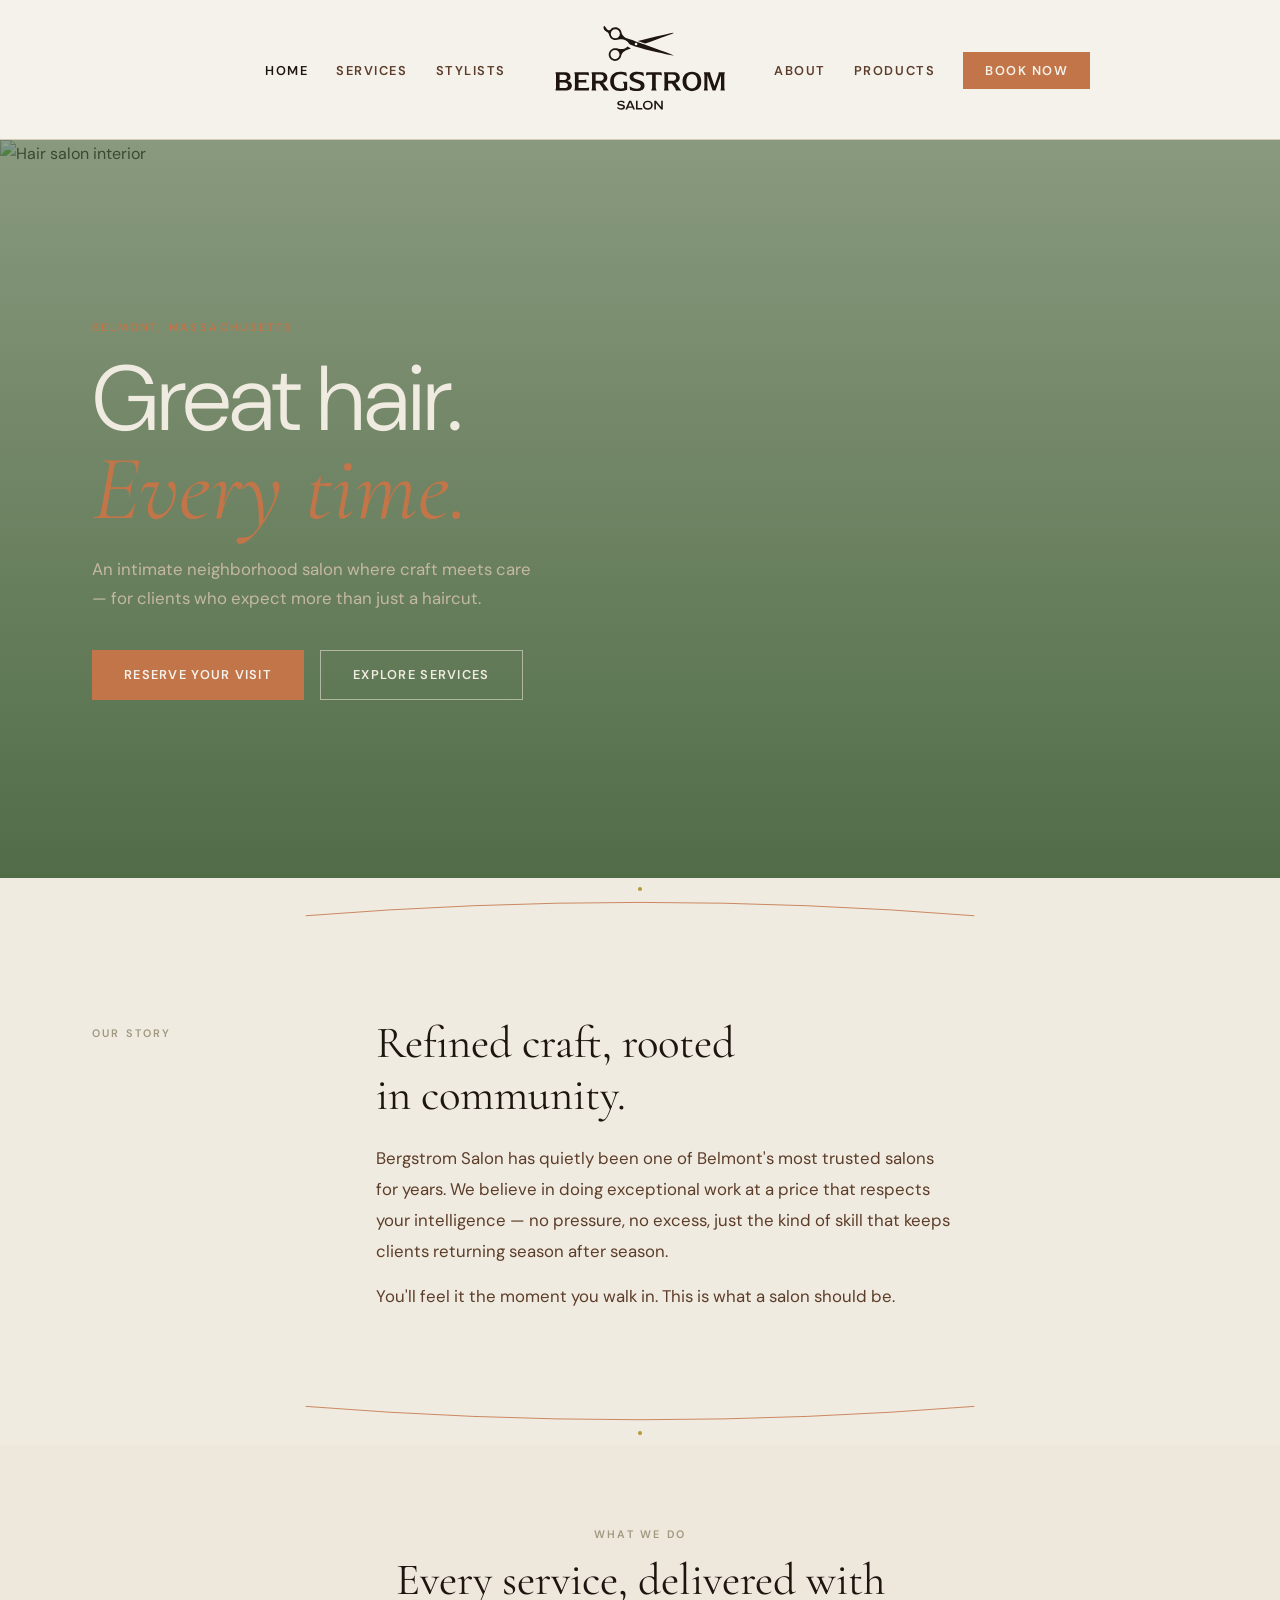
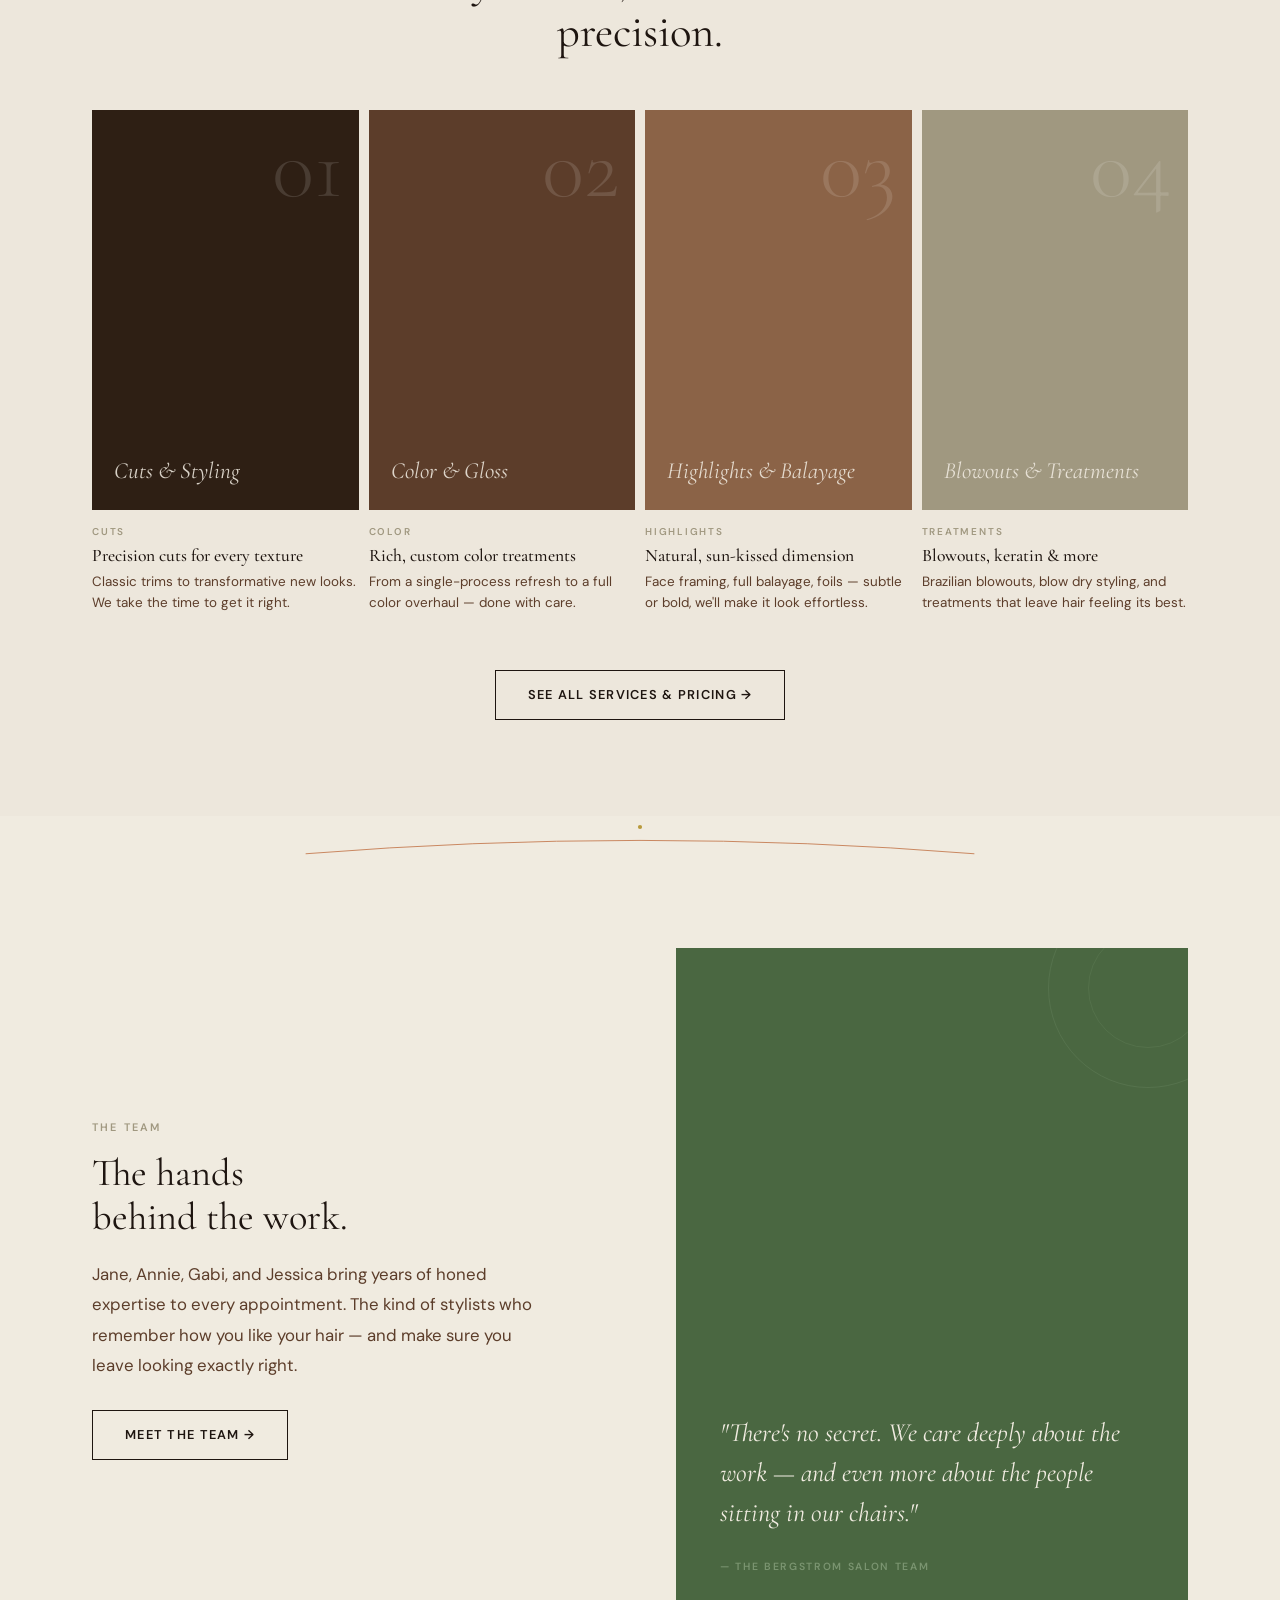
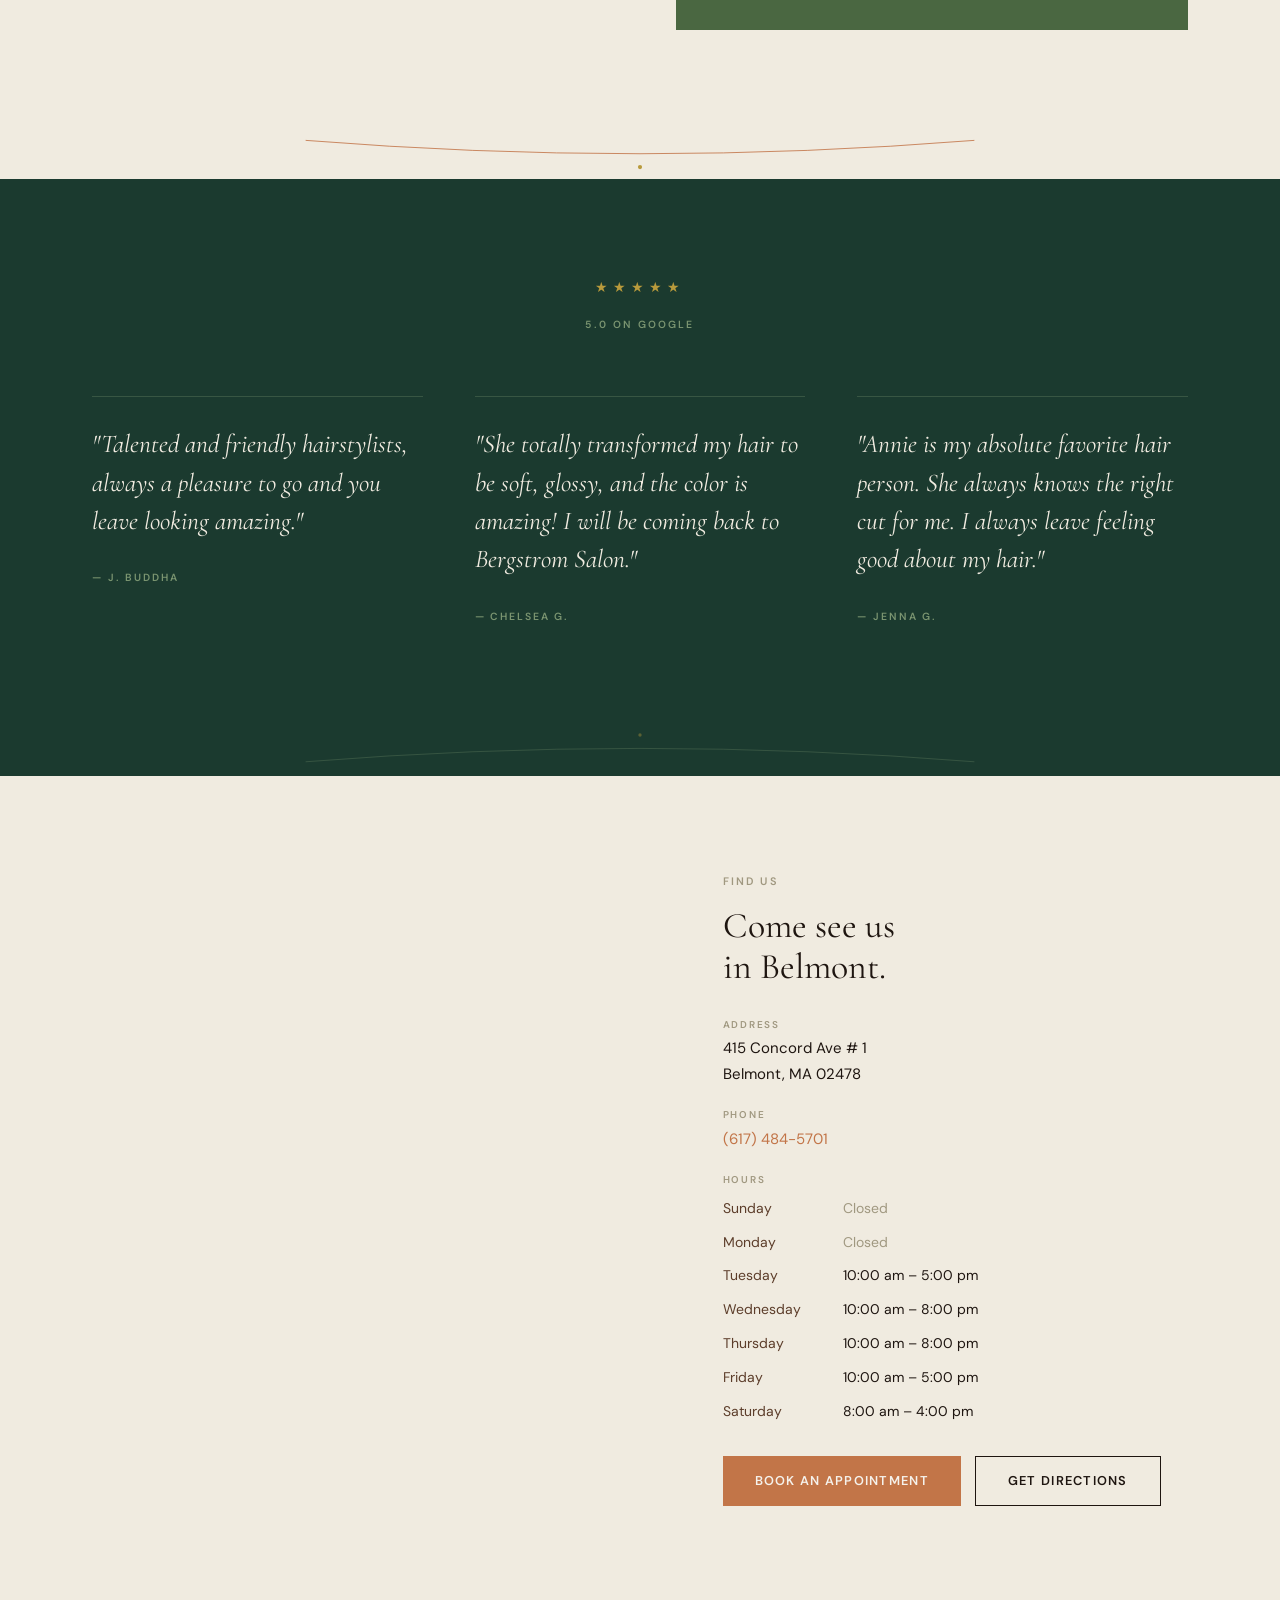
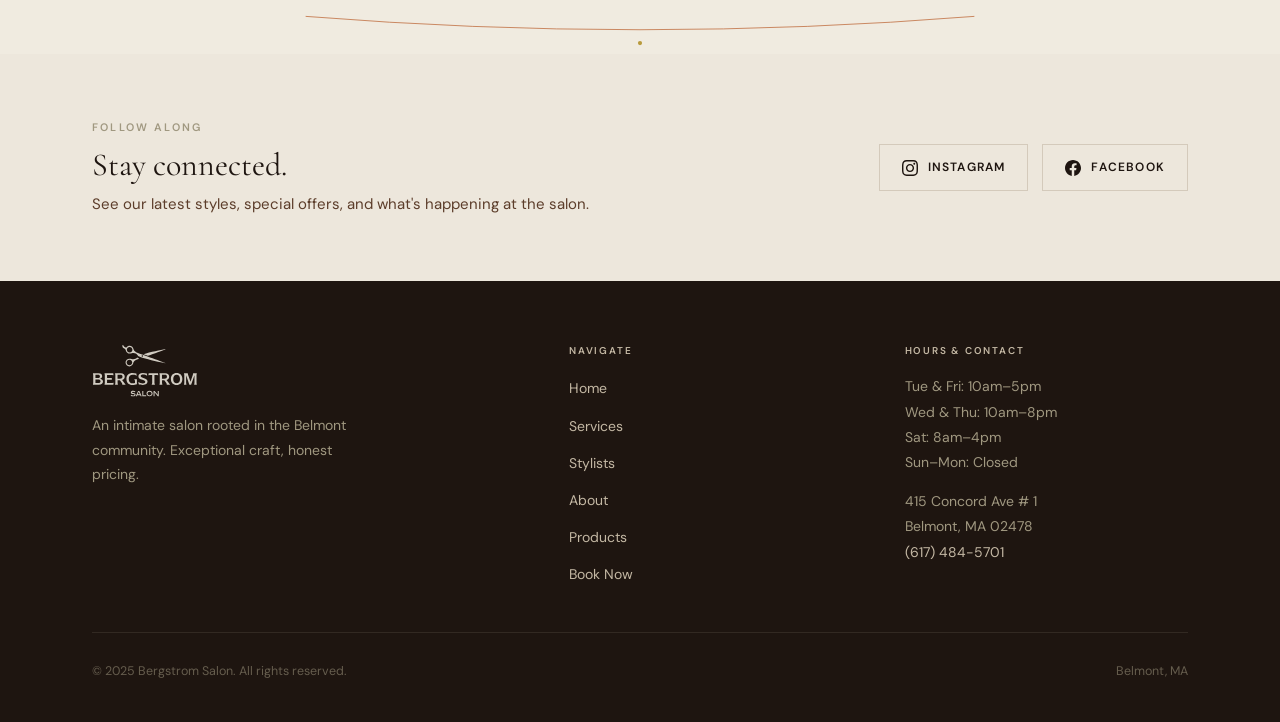
==== commit 122ca04b: "4 visual fixes: nav text, fern hero tint, sans h1, reviews divider - Nav links: font-size 0.68rem → " ====
--- a/index.html
+++ b/index.html
@@ -77,7 +77,7 @@
     <div class="hero-overlay"></div>
     <div class="hero-content">
       <span class="hero-eyebrow">Belmont, Massachusetts</span>
-      <h1>Great hair.<br><em>Every time.</em></h1>
+      <h1><span class="hero-h1-sans">Great hair.</span><br><em>Every time.</em></h1>
       <p class="hero-sub">An intimate neighborhood salon where craft meets care — for clients who expect more than just a haircut.</p>
       <div class="hero-ctas">
         <a href="book.html" class="btn-primary">Reserve Your Visit</a>
@@ -262,11 +262,13 @@
   </section>
 
   <!-- Arc Divider (inverted, lighter) -->
-  <div class="arc-divider" aria-hidden="true" style="background: var(--seaweed);">
-    <svg viewBox="0 0 1000 48" fill="none" xmlns="http://www.w3.org/2000/svg">
-      <path d="M100,38 Q500,6 900,38" stroke="rgba(122,148,112,0.35)" stroke-width="1"/>
-      <circle cx="500" cy="6" r="2" fill="rgba(184,154,60,0.4)"/>
-    </svg>
+  <div style="background: var(--seaweed);">
+    <div class="arc-divider" aria-hidden="true">
+      <svg viewBox="0 0 1000 48" fill="none" xmlns="http://www.w3.org/2000/svg">
+        <path d="M100,38 Q500,6 900,38" stroke="rgba(122,148,112,0.35)" stroke-width="1"/>
+        <circle cx="500" cy="6" r="2" fill="rgba(184,154,60,0.4)"/>
+      </svg>
+    </div>
   </div>
 
   <!-- ========================
--- a/css/style.css
+++ b/css/style.css
@@ -44,7 +44,7 @@
   --accent:     var(--terracotta);
   --border:     var(--birch);
 
-  --nav-h:  80px;
+  --nav-h:  140px;
   --max-w: 1160px;
 }
 
@@ -195,10 +195,11 @@
   justify-content: center;
   gap: 11px;
   color: var(--espresso);
+  padding: 22px 48px;
 }
 
 .logo-mark {
-  height: 80px;
+  height: 88px;
   width: auto;
   fill: var(--espresso);
   flex-shrink: 0;
@@ -231,9 +232,9 @@
 .nav-links-left a,
 .nav-links-right a {
   font-family: 'DM Sans', sans-serif;
-  font-size: 0.68rem;
-  font-weight: 600;
-  letter-spacing: 0.15em;
+  font-size: 0.8rem;
+  font-weight: 600;
+  letter-spacing: 0.12em;
   text-transform: uppercase;
   color: var(--walnut);
   transition: color 0.2s;
@@ -305,9 +306,9 @@
   z-index: 1;
   background: linear-gradient(
     to top,
-    rgba(30, 21, 16, 0.9) 0%,
-    rgba(30, 21, 16, 0.55) 38%,
-    rgba(30, 21, 16, 0.2) 100%
+    rgba(74, 103, 65, 0.96) 0%,
+    rgba(74, 103, 65, 0.82) 40%,
+    rgba(74, 103, 65, 0.62) 100%
   );
 }
 
@@ -343,6 +344,11 @@
 .hero-content h1 em {
   font-style: italic;
   color: var(--terracotta);
+}
+.hero-h1-sans {
+  font-family: 'DM Sans', sans-serif;
+  font-weight: 300;
+  letter-spacing: -0.01em;
 }
 
 .hero-sub {
@@ -1059,12 +1065,15 @@
 }
 
 @media (max-width: 840px) {
+  :root            { --nav-h: 72px; }
   .topbar          { display: none; }
   .mobile-book-fab { display: block; }
   .nav-links-left,
   .nav-links-right { display: none; }
   .nav-toggle      { display: block; position: static; transform: none; }
   .nav-inner       { display: flex; justify-content: space-between; padding: 0 20px; }
+  .nav-logo        { padding: 0 12px; }
+  .logo-mark       { height: 48px; }
   nav.menu-open .nav-mobile-menu {
     display: block;
     position: absolute;
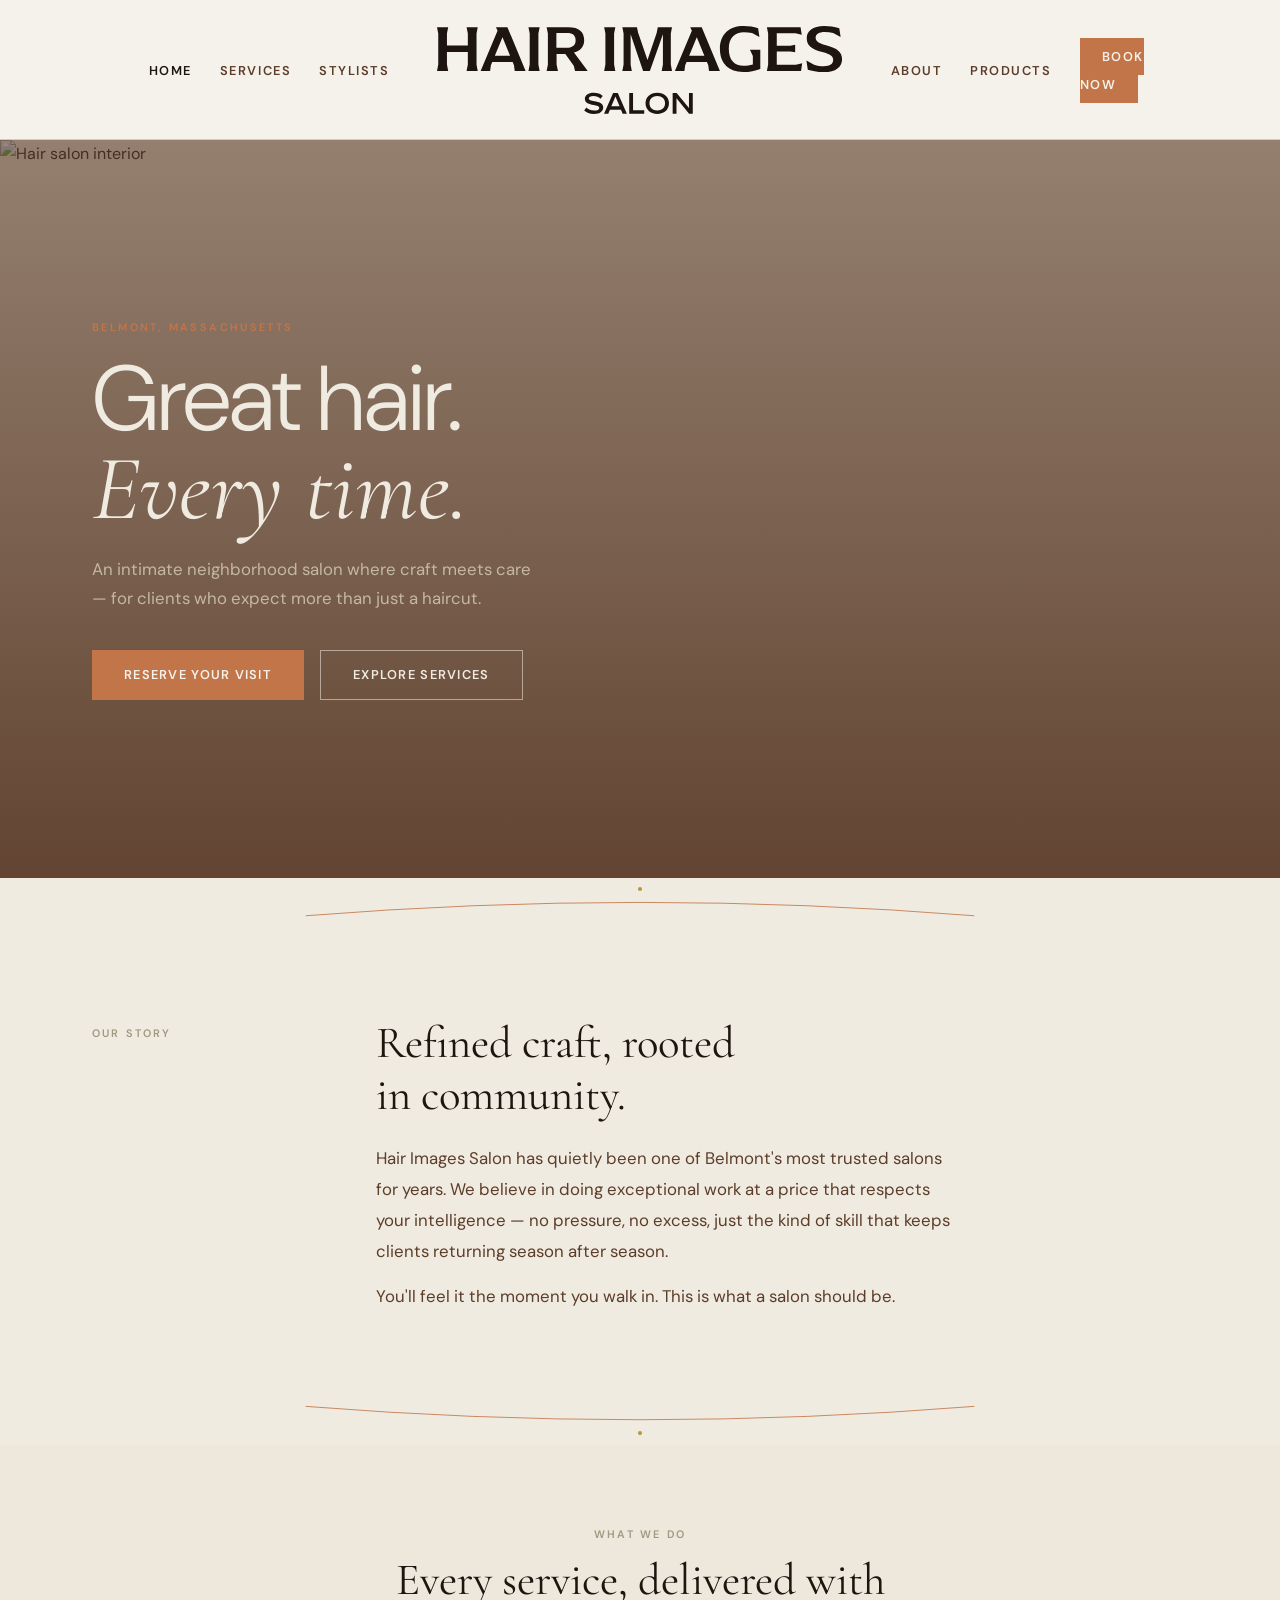
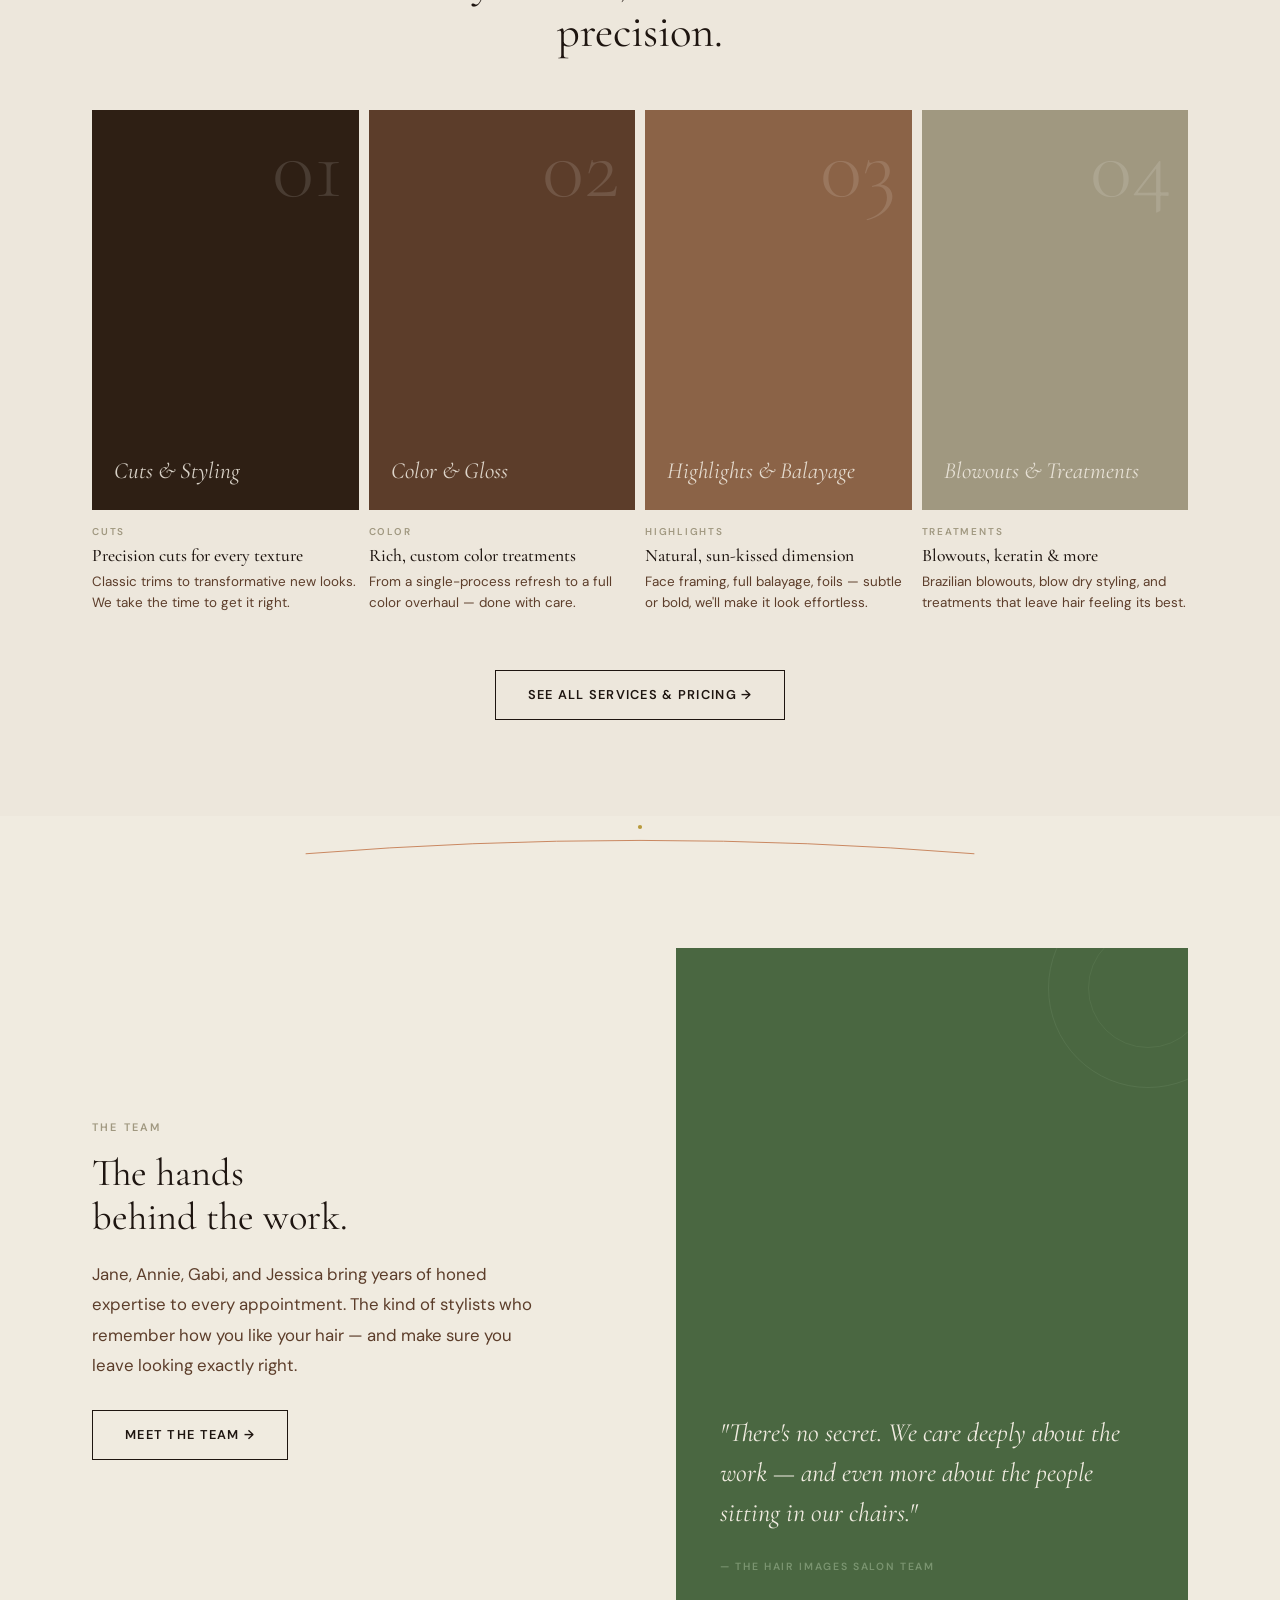
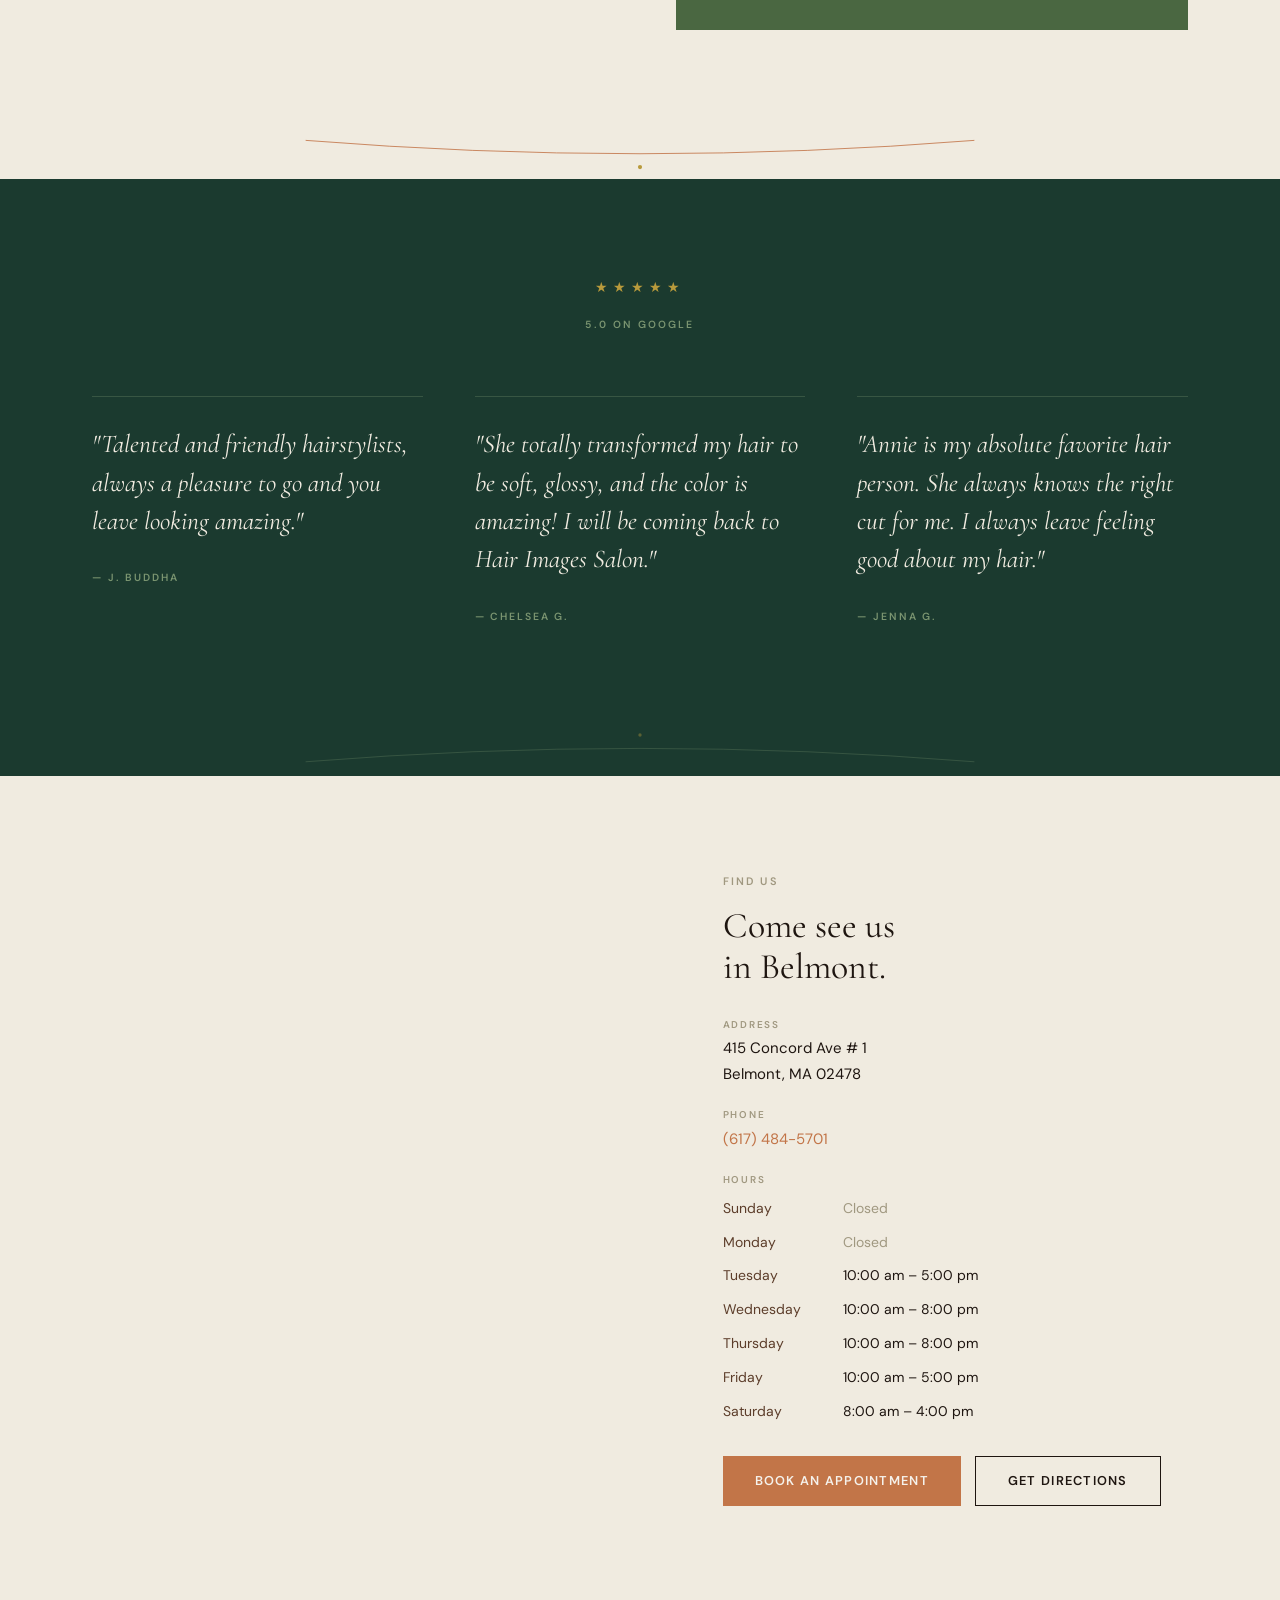
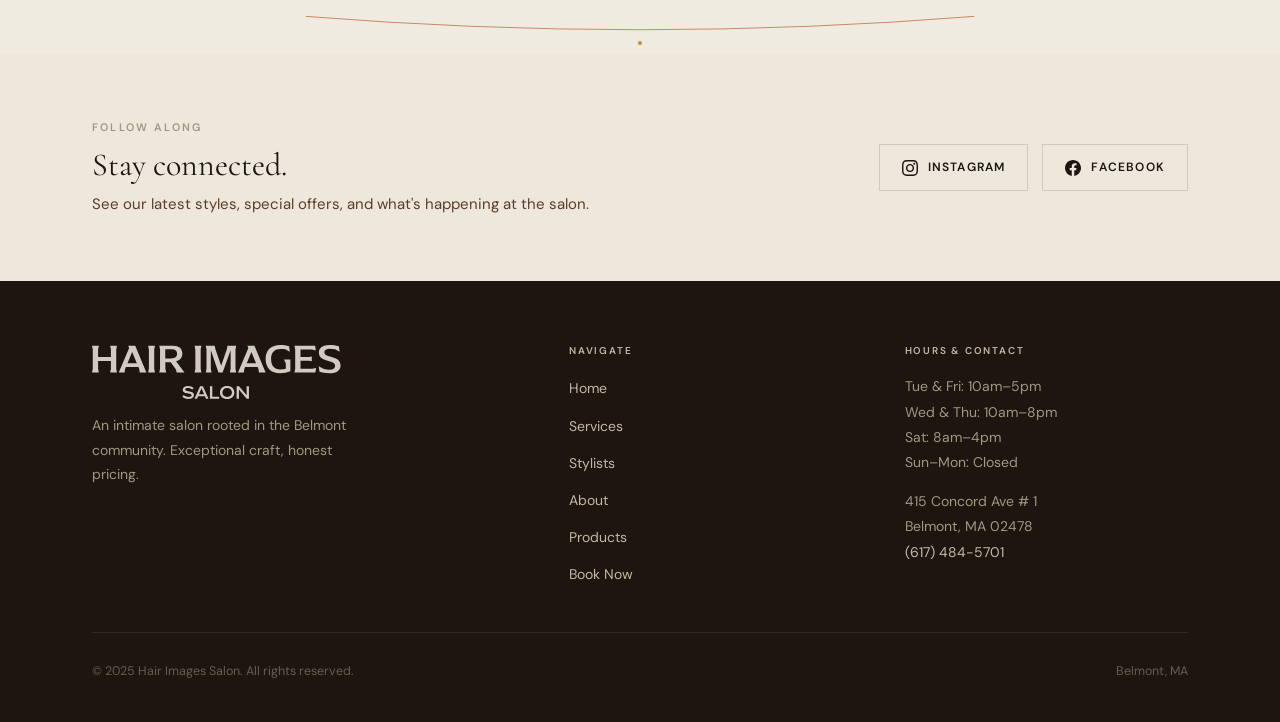
==== commit 6942dcf2: "Rebrand from Bergstrom Salon to Hair Images Salon with new SVG logo - Replace all text references to" ====
--- a/index.html
+++ b/index.html
@@ -3,7 +3,7 @@
 <head>
   <meta charset="UTF-8" />
   <meta name="viewport" content="width=device-width, initial-scale=1.0" />
-  <title>Bergstrom Salon — Belmont, MA</title>
+  <title>Hair Images Salon — Belmont, MA</title>
   <link rel="stylesheet" href="css/style.css" />
 </head>
 <body>
@@ -19,28 +19,28 @@
         <li><a href="stylists.html">Stylists</a></li>
       </ul>
       <a href="index.html" class="nav-logo">
-        <svg class="logo-mark" viewBox="0 0 1453.83105 742.35261" xmlns="http://www.w3.org/2000/svg" role="img" aria-label="Bergstrom Salon">
+        <svg class="logo-mark" viewBox="0 0 1441.63 313.19" xmlns="http://www.w3.org/2000/svg" role="img" aria-label="Hair Images Salon">
           <g>
-              <path d="M16.88379,522.59187v-110.68262l-4.45508-22.51172h75.97656c36.11328,0,51.12109,16.64941,51.12109,41.74023,0,17.11816-8.67676,28.13965-27.43652,33.06445,24.62207,4.68945,38.92676,18.52539,38.92676,37.75391,0,26.49805-18.99414,43.14746-57.68652,43.14746H12.42871l4.45508-22.51172ZM77.14941,455.29109c21.10547,0,32.12695-7.73828,32.12695-21.80762,0-14.07031-8.20801-22.98145-29.3125-22.98145h-32.59473v44.78906h29.78027ZM87.70215,523.9991c21.10449,0,29.78125-9.14551,29.78125-24.3877s-12.42871-23.91895-33.06445-23.91895h-37.0498v48.30664h40.33301Z"/>
-              <path d="M297.57031,517.90144l-4.2207,27.20215h-121.46973l4.45605-22.51172v-110.68262l-4.45605-22.51172h119.82812l4.22168,27.20117-22.51172-5.62695h-66.36328v44.08496h48.30664l17.11816-2.81348v26.73242l-17.11816-2.81445h-48.30664v47.36914h68.00391l22.51172-5.62891Z"/>
-              <path d="M462.88379,545.10359h-45.25781l-4.45508-18.29102-30.01562-41.74023h-31.18848v37.51953l4.9248,22.51172h-40.33398l4.45605-22.51172v-110.68262l-4.45605-22.51172h77.38477c38.69141,0,56.2793,16.64941,56.2793,46.89941,0,21.57324-11.95996,37.51953-36.34766,43.14746l49.00977,65.65918ZM386.2041,462.795c21.10449,0,33.53223-8.67676,33.53223-26.26367,0-17.35254-9.37988-26.49805-30.48438-26.49805h-37.98828v52.76172h34.94043Z"/>
-              <path d="M617.41211,469.59578v68.47266c-18.99414,7.03516-36.1123,11.02148-61.20312,11.02148-49.94824,0-82.54297-29.54688-82.54297-82.54297s34.4707-81.37012,83.71484-81.37012c21.10547,0,36.11328,2.81348,52.29297,7.73828l4.69043,31.1875-26.26367-13.60059c-9.37988-1.87598-18.75977-2.81348-29.3125-2.81348-30.48438,0-53.46484,17.82129-53.46484,58.62402,0,41.03711,20.40137,60.73438,52.99609,60.73438,11.49023,0,20.87012-1.40625,32.59473-4.68945v-30.25l-10.31738-22.51172h36.81543Z"/>
-              <path d="M641.79492,540.64851l-4.9248-32.5957,27.20215,15.00781c12.19336,3.51758,22.98047,5.39355,34.23633,5.39355,22.51172,0,33.76758-8.44141,33.76758-22.04297,0-13.60059-8.67676-20.40039-38.69238-28.37402-39.16016-10.31738-55.34082-23.68359-55.34082-49.24414s20.87012-43.38184,61.90723-43.38184c18.99414,0,35.40918,2.5791,53.93457,7.50391l4.68945,31.1875-26.49805-13.60059c-9.84863-2.81348-19.46289-4.2207-29.78125-4.2207-19.93164,0-32.59473,7.73828-32.59473,19.93262,0,12.19336,7.03516,19.46289,37.05078,27.43555,40.33301,10.55273,56.98242,24.15332,56.98242,49.71387,0,27.6709-22.51172,45.96094-63.7832,45.96094-26.49805-.23438-45.25781-5.62793-58.15527-8.67578Z"/>
-              <path d="M858.46582,411.67488v110.91699l7.26953,22.51172h-45.49219l7.26953-22.51172v-110.91699h-29.54688l-22.74609,5.62793,4.2207-27.90527h126.86328l4.45508,27.90527-22.74609-5.62793h-29.54688Z"/>
-              <path d="M1073.72949,545.10359h-45.25781l-4.45508-18.29102-30.01562-41.74023h-31.18848v37.51953l4.9248,22.51172h-40.33398l4.45605-22.51172v-110.68262l-4.45605-22.51172h77.38477c38.69141,0,56.2793,16.64941,56.2793,46.89941,0,21.57324-11.95996,37.51953-36.34766,43.14746l49.00977,65.65918ZM997.0498,462.795c21.10449,0,33.53223-8.67676,33.53223-26.26367,0-17.35254-9.37988-26.49805-30.48438-26.49805h-37.98828v52.76172h34.94043Z"/>
-              <path d="M1084.51172,467.0157c0-51.82324,30.71875-81.83887,79.02539-81.83887s78.79102,30.01562,78.79102,81.83887c0,52.05859-30.71875,82.54297-78.79102,82.54297-46.89941,0-79.02539-30.48438-79.02539-82.54297ZM1209.96777,467.0157c0-40.33301-18.52539-59.09277-46.19629-59.09277-27.90527,0-46.89941,18.75977-46.89941,59.09277,0,40.56836,18.75977,59.5625,46.43066,59.5625s46.66504-18.99414,46.66504-59.5625Z"/>
-              <path d="M1436.9541,522.59187l4.22168,22.51172h-36.81641l4.45508-22.51172v-107.63379l-46.42969,130.14551h-24.15332l-44.32031-130.14551v107.63379l4.2207,22.51172h-33.76758l4.45605-22.51172v-110.68262l-4.45605-22.51172h52.05859l4.2207,20.16699,33.29883,96.37793,32.83008-96.37793,3.75195-20.16699h50.65137l-4.22168,22.51172v110.68262Z"/>
+            <g>
+              <path d="M4.46,137.42V26.73L0,4.22h39.86l-4.46,22.51v42.91h74.34V26.73l-4.46-22.51h39.63l-4.22,22.51v110.68l4.22,22.51h-39.63l4.46-22.51v-45.26H35.41v45.26l4.46,22.51H0l4.46-22.51Z"/>
+              <path d="M315.39,159.93h-38.69l-2.81-20.17-4.69-11.72h-72.46l-4.92,11.72-2.81,20.17h-33.77L215.5,17.12l-5.63-12.9h40.8l64.72,155.71ZM260.05,106.23l-26.97-65.89-27.2,65.89h54.17Z"/>
+              <path d="M329.92,137.42V26.73l-4.46-22.51h39.86l-4.46,22.51v110.68l4.46,22.51h-39.86l4.46-22.51Z"/>
+              <path d="M536.51,159.93h-45.26l-4.46-18.29-30.02-41.74h-31.19v37.52l4.92,22.51h-40.33l4.46-22.51V26.73l-4.46-22.51h77.38c38.69,0,56.28,16.65,56.28,46.9,0,21.57-11.96,37.52-36.35,43.15l49.01,65.66ZM459.83,77.62c21.1,0,33.53-8.68,33.53-26.26s-9.38-26.5-30.48-26.5h-37.99v52.76h34.94Z"/>
+              <path d="M599.35,137.42V26.73l-4.46-22.51h39.86l-4.46,22.51v110.68l4.46,22.51h-39.86l4.46-22.51Z"/>
+              <path d="M832.2,137.42l4.22,22.51h-36.82l4.46-22.51V29.78l-46.43,130.15h-24.15l-44.32-130.15v107.63l4.22,22.51h-33.77l4.46-22.51V26.73l-4.46-22.51h52.06l4.22,20.17,33.3,96.38,32.83-96.38,3.75-20.17h50.65l-4.22,22.51v110.68Z"/>
+              <path d="M1006.89,159.93h-38.69l-2.81-20.17-4.69-11.72h-72.46l-4.92,11.72-2.81,20.17h-33.77l60.27-142.81-5.63-12.9h40.8l64.72,155.71ZM951.55,106.23l-26.97-65.89-27.2,65.89h54.17Z"/>
+              <path d="M1150.63,84.42v68.47c-18.99,7.04-36.11,11.02-61.2,11.02-49.95,0-82.54-29.55-82.54-82.54S1041.35,0,1090.6,0c21.1,0,36.11,2.81,52.29,7.74l4.69,31.19-26.26-13.6c-9.38-1.88-18.76-2.81-29.31-2.81-30.48,0-53.47,17.82-53.47,58.62s20.4,60.73,53,60.73c11.49,0,20.87-1.41,32.6-4.69v-30.25l-10.32-22.51h36.82Z"/>
+              <path d="M1299.77,132.72l-4.22,27.2h-121.47l4.46-22.51V26.73l-4.46-22.51h119.83l4.22,27.2-22.51-5.63h-66.36v44.08h48.31l17.12-2.81v26.73l-17.12-2.81h-48.31v47.37h68l22.51-5.63Z"/>
+              <path d="M1319.69,155.47l-4.92-32.6,27.2,15.01c12.19,3.52,22.98,5.39,34.24,5.39,22.51,0,33.77-8.44,33.77-22.04s-8.68-20.4-38.69-28.37c-39.16-10.32-55.34-23.68-55.34-49.24S1336.81.23,1377.85.23c18.99,0,35.41,2.58,53.93,7.5l4.69,31.19-26.5-13.6c-9.85-2.81-19.46-4.22-29.78-4.22-19.93,0-32.6,7.74-32.6,19.93s7.04,19.46,37.05,27.44c40.33,10.55,56.98,24.15,56.98,49.71,0,27.67-22.51,45.96-63.78,45.96-26.5-.23-45.26-5.63-58.16-8.68Z"/>
             </g>
             <g>
-              <path d="M531.2998,692.72078l7.90527-10.10156c6.14941,5.92871,15.92188,10.87012,27.78027,10.87012,12.29785,0,18.11719-4.3916,18.11719-9.66211,0-6.80762-8.01562-8.45508-20.20312-10.32129-15.48242-2.41602-31.18457-5.70996-31.18457-21.96094,0-12.7373,12.29785-21.74121,31.4043-21.74121,13.50488,0,24.37598,4.06348,32.17188,11.41992l-8.01562,9.88184c-6.03906-5.59961-14.71387-9.22266-25.25488-9.22266-10.43066,0-16.25098,3.29395-16.25098,8.56445,0,5.92871,7.1377,7.57617,19.98438,9.66211,15.48242,2.63574,31.40332,6.03906,31.40332,22.29004,0,12.62695-10.87012,23.16797-32.83105,23.16797-15.37207,0-28.21875-6.03906-35.02637-12.84668Z"/>
-              <path d="M634.29688,631.01179h16.69043l32.28125,73.23828h-15.04199l-5.82031-13.94531h-39.52832l-5.81934,13.94531h-15.04297l32.28125-73.23828ZM657.35547,678.33699l-14.71289-35.24707-14.71387,35.24707h29.42676Z"/>
-              <path d="M691.61621,631.01179h13.61523v61.26953h39.74805v11.96875h-53.36328v-73.23828Z"/>
-              <path d="M749.7041,667.68562c0-22.39941,16.90918-37.88184,41.72461-37.88184,24.9248,0,41.72461,15.48242,41.72461,37.88184,0,22.29004-16.7998,37.88184-41.72461,37.88184-24.81543,0-41.72461-15.5918-41.72461-37.88184ZM791.42871,693.48933c16.7998,0,27.78027-10.65039,27.78027-25.80371,0-15.15234-10.98047-25.91309-27.78027-25.91309s-27.66992,10.76074-27.66992,25.91309c0,15.15332,10.87012,25.80371,27.66992,25.80371Z"/>
-              <path d="M846.22168,631.01179h14.16504l43.9209,53.03516v-53.03516h13.50488v73.23828h-13.17578l-44.7998-54.35254v54.35254h-13.61523v-73.23828Z"/>
+              <path d="M523.79,300.34l7.91-10.1c6.15,5.93,15.92,10.87,27.78,10.87s18.12-4.39,18.12-9.66c0-6.81-8.02-8.46-20.2-10.32-15.48-2.42-31.18-5.71-31.18-21.96,0-12.74,12.3-21.74,31.4-21.74,13.51,0,24.38,4.06,32.17,11.42l-8.02,9.88c-6.04-5.6-14.71-9.22-25.25-9.22s-16.25,3.29-16.25,8.56c0,5.93,7.14,7.58,19.98,9.66,15.48,2.64,31.4,6.04,31.4,22.29,0,12.63-10.87,23.17-32.83,23.17-15.37,0-28.22-6.04-35.03-12.85Z"/>
+              <path d="M626.79,238.63h16.69l32.28,73.24h-15.04l-5.82-13.95h-39.53l-5.82,13.95h-15.04l32.28-73.24ZM649.85,285.96l-14.71-35.25-14.71,35.25h29.43Z"/>
+              <path d="M684.11,238.63h13.62v61.27h39.75v11.97h-53.36v-73.24Z"/>
+              <path d="M742.19,275.31c0-22.4,16.91-37.88,41.72-37.88s41.73,15.48,41.73,37.88-16.8,37.88-41.73,37.88-41.72-15.59-41.72-37.88ZM783.92,301.11c16.8,0,27.78-10.65,27.78-25.8s-10.98-25.91-27.78-25.91-27.67,10.76-27.67,25.91,10.87,25.8,27.67,25.8Z"/>
+              <path d="M838.71,238.63h14.16l43.92,53.04v-53.04h13.51v73.24h-13.18l-44.8-54.35v54.35h-13.62v-73.24Z"/>
             </g>
-            <path d="M769.28779,147.25675c88.25687-31.88978,190.90737-69.38642,237.9213-87.04711,2.36419-.8881,1.33566-4.42818-1.13921-3.92505-57.51147,11.69176-205.87798,42.79653-299.65161,70.87561l62.86953,20.09655Z"/>
-            <path d="M1007.20762,245.88717c-47.9449-18.01075-153.73857-56.64521-243.13035-88.92865l-73.99953-26.60482c-33.07234-11.82094-58.1816-20.66781-68.35287-24.00644-44.34067-14.55453-51.71648-49.684-51.71648-49.684l-.00064.00032c-3.87971-25.5289-25.9226-45.09093-52.53494-45.09093-16.38087,0-31.02489,7.41616-40.77316,19.06858l.00288-.01049s-16.00814,11.23671-27.68538-1.71002c-11.67756-12.94673-20.30861-32.23986-26.90886-28.43204-7.9951,4.61252-7.36076,36.10997,21.32401,46.96362,18.78535,7.10803,21.90808,27.60725,21.90808,27.60725l.00288-.01081c3.02474,15.34377,12.65486,28.30579,25.80412,35.8221l-.00128.00112s.26514.16307.75186.43053c.2741.15074.55269.29412.82999.44021.01665.00833.03202.01649.04867.02498,5.5,2.89273,11.56741,4.84396,17.99346,5.6533,9.36754,1.5239,21.63302,1.58146,35.81273-2.95029,32.83218-10.49277,66.68008,5.07715,78.18792,22.00094,6.19614,9.11193,10.7214,14.00056,13.58156,16.57604.00128-.00024.00192-.00032.00256-.00056,2.44708,2.20259,3.67862,2.71774,3.67862,2.71774,11.976,5.88289,29.59289,12.32119,50.78465,18.99902,0,.00024-.00064.0004-.00064.00064,92.35065,29.10193,252.86707,62.77165,313.24516,75.04679,2.47555.50329,3.5098-3.03575,1.14496-3.92411ZM517.47281,102.96244c-21.12387,0-38.24796-17.12408-38.24796-38.2478s17.12408-38.24788,38.24796-38.24788,38.24764,17.12416,38.24764,38.24788-17.12376,38.2478-38.24764,38.2478ZM692.29683,163.17083c-6.14619,0-11.12936-4.98269-11.12936-11.12928s4.98317-11.1292,11.12936-11.1292c6.14683,0,11.12936,4.98269,11.12936,11.1292s-4.98253,11.12928-11.12936,11.12928Z"/>
-            <path d="M543.74977,191.62656c-14.17971-4.53175-26.44519-4.47419-35.81273-2.95029-6.42605.80934-12.49347,2.76056-17.99346,5.6533-.01665.00849-.03202.01665-.04867.02498-.27731.1461-.55589.28947-.82999.44021-.48673.26746-.75186.43053-.75186.43053l.00128.00112c-16.01486,9.1542-26.81664,26.38827-26.81664,46.1562,0,29.34953,23.79254,53.14207,53.14207,53.14207,26.74555,0,48.86785-19.76104,52.58426-45.47743l.00769.00536s7.31945-34.7481,51.66012-49.30262c5.55955-1.82482,15.58097-5.29514,28.92621-9.997-7.05239-5.51336-19.67779-14.87186-27.62742-17.79997-12.89438,15.97451-45.12199,29.68263-76.44084,19.67355ZM514.63976,279.63049c-21.12387,0-38.24796-17.12416-38.24796-38.24788s17.12408-38.2478,38.24796-38.2478,38.24764,17.12416,38.24764,38.2478-17.12376,38.24788-38.24764,38.24788Z"/>
+          </g>
         </svg>
       </a>
       <ul class="nav-links-right">
@@ -104,7 +104,7 @@
       </div>
       <div class="philosophy-text">
         <h2>Refined craft, rooted<br>in community.</h2>
-        <p>Bergstrom Salon has quietly been one of Belmont's most trusted salons for years. We believe in doing exceptional work at a price that respects your intelligence — no pressure, no excess, just the kind of skill that keeps clients returning season after season.</p>
+        <p>Hair Images Salon has quietly been one of Belmont's most trusted salons for years. We believe in doing exceptional work at a price that respects your intelligence — no pressure, no excess, just the kind of skill that keeps clients returning season after season.</p>
         <p>You'll feel it the moment you walk in. This is what a salon should be.</p>
       </div>
     </div>
@@ -206,7 +206,7 @@
       <div class="team-feature-box">
         <blockquote>
           <p>"There's no secret. We care deeply about the work — and even more about the people sitting in our chairs."</p>
-          <cite>— The Bergstrom Salon Team</cite>
+          <cite>— The Hair Images Salon Team</cite>
         </blockquote>
       </div>
     </div>
@@ -240,7 +240,7 @@
 
         <div class="testimonial-item">
           <blockquote>
-            <p>"She totally transformed my hair to be soft, glossy, and the color is amazing! I will be coming back to Bergstrom Salon."</p>
+            <p>"She totally transformed my hair to be soft, glossy, and the color is amazing! I will be coming back to Hair Images Salon."</p>
             <cite>— Chelsea G.</cite>
           </blockquote>
         </div>
@@ -286,7 +286,7 @@
           allowfullscreen=""
           loading="lazy"
           referrerpolicy="no-referrer-when-downgrade"
-          title="Bergstrom Salon location map">
+          title="Hair Images Salon location map">
         </iframe>
       </div>
 
@@ -375,29 +375,29 @@
 
         <div class="footer-brand">
           <div class="footer-logo">
-            <svg class="logo-mark" viewBox="0 0 1453.83105 742.35261" xmlns="http://www.w3.org/2000/svg" role="img" aria-label="Bergstrom Salon">
-              <g>
-                  <path d="M16.88379,522.59187v-110.68262l-4.45508-22.51172h75.97656c36.11328,0,51.12109,16.64941,51.12109,41.74023,0,17.11816-8.67676,28.13965-27.43652,33.06445,24.62207,4.68945,38.92676,18.52539,38.92676,37.75391,0,26.49805-18.99414,43.14746-57.68652,43.14746H12.42871l4.45508-22.51172ZM77.14941,455.29109c21.10547,0,32.12695-7.73828,32.12695-21.80762,0-14.07031-8.20801-22.98145-29.3125-22.98145h-32.59473v44.78906h29.78027ZM87.70215,523.9991c21.10449,0,29.78125-9.14551,29.78125-24.3877s-12.42871-23.91895-33.06445-23.91895h-37.0498v48.30664h40.33301Z"/>
-                  <path d="M297.57031,517.90144l-4.2207,27.20215h-121.46973l4.45605-22.51172v-110.68262l-4.45605-22.51172h119.82812l4.22168,27.20117-22.51172-5.62695h-66.36328v44.08496h48.30664l17.11816-2.81348v26.73242l-17.11816-2.81445h-48.30664v47.36914h68.00391l22.51172-5.62891Z"/>
-                  <path d="M462.88379,545.10359h-45.25781l-4.45508-18.29102-30.01562-41.74023h-31.18848v37.51953l4.9248,22.51172h-40.33398l4.45605-22.51172v-110.68262l-4.45605-22.51172h77.38477c38.69141,0,56.2793,16.64941,56.2793,46.89941,0,21.57324-11.95996,37.51953-36.34766,43.14746l49.00977,65.65918ZM386.2041,462.795c21.10449,0,33.53223-8.67676,33.53223-26.26367,0-17.35254-9.37988-26.49805-30.48438-26.49805h-37.98828v52.76172h34.94043Z"/>
-                  <path d="M617.41211,469.59578v68.47266c-18.99414,7.03516-36.1123,11.02148-61.20312,11.02148-49.94824,0-82.54297-29.54688-82.54297-82.54297s34.4707-81.37012,83.71484-81.37012c21.10547,0,36.11328,2.81348,52.29297,7.73828l4.69043,31.1875-26.26367-13.60059c-9.37988-1.87598-18.75977-2.81348-29.3125-2.81348-30.48438,0-53.46484,17.82129-53.46484,58.62402,0,41.03711,20.40137,60.73438,52.99609,60.73438,11.49023,0,20.87012-1.40625,32.59473-4.68945v-30.25l-10.31738-22.51172h36.81543Z"/>
-                  <path d="M641.79492,540.64851l-4.9248-32.5957,27.20215,15.00781c12.19336,3.51758,22.98047,5.39355,34.23633,5.39355,22.51172,0,33.76758-8.44141,33.76758-22.04297,0-13.60059-8.67676-20.40039-38.69238-28.37402-39.16016-10.31738-55.34082-23.68359-55.34082-49.24414s20.87012-43.38184,61.90723-43.38184c18.99414,0,35.40918,2.5791,53.93457,7.50391l4.68945,31.1875-26.49805-13.60059c-9.84863-2.81348-19.46289-4.2207-29.78125-4.2207-19.93164,0-32.59473,7.73828-32.59473,19.93262,0,12.19336,7.03516,19.46289,37.05078,27.43555,40.33301,10.55273,56.98242,24.15332,56.98242,49.71387,0,27.6709-22.51172,45.96094-63.7832,45.96094-26.49805-.23438-45.25781-5.62793-58.15527-8.67578Z"/>
-                  <path d="M858.46582,411.67488v110.91699l7.26953,22.51172h-45.49219l7.26953-22.51172v-110.91699h-29.54688l-22.74609,5.62793,4.2207-27.90527h126.86328l4.45508,27.90527-22.74609-5.62793h-29.54688Z"/>
-                  <path d="M1073.72949,545.10359h-45.25781l-4.45508-18.29102-30.01562-41.74023h-31.18848v37.51953l4.9248,22.51172h-40.33398l4.45605-22.51172v-110.68262l-4.45605-22.51172h77.38477c38.69141,0,56.2793,16.64941,56.2793,46.89941,0,21.57324-11.95996,37.51953-36.34766,43.14746l49.00977,65.65918ZM997.0498,462.795c21.10449,0,33.53223-8.67676,33.53223-26.26367,0-17.35254-9.37988-26.49805-30.48438-26.49805h-37.98828v52.76172h34.94043Z"/>
-                  <path d="M1084.51172,467.0157c0-51.82324,30.71875-81.83887,79.02539-81.83887s78.79102,30.01562,78.79102,81.83887c0,52.05859-30.71875,82.54297-78.79102,82.54297-46.89941,0-79.02539-30.48438-79.02539-82.54297ZM1209.96777,467.0157c0-40.33301-18.52539-59.09277-46.19629-59.09277-27.90527,0-46.89941,18.75977-46.89941,59.09277,0,40.56836,18.75977,59.5625,46.43066,59.5625s46.66504-18.99414,46.66504-59.5625Z"/>
-                  <path d="M1436.9541,522.59187l4.22168,22.51172h-36.81641l4.45508-22.51172v-107.63379l-46.42969,130.14551h-24.15332l-44.32031-130.14551v107.63379l4.2207,22.51172h-33.76758l4.45605-22.51172v-110.68262l-4.45605-22.51172h52.05859l4.2207,20.16699,33.29883,96.37793,32.83008-96.37793,3.75195-20.16699h50.65137l-4.22168,22.51172v110.68262Z"/>
-                </g>
-                <g>
-                  <path d="M531.2998,692.72078l7.90527-10.10156c6.14941,5.92871,15.92188,10.87012,27.78027,10.87012,12.29785,0,18.11719-4.3916,18.11719-9.66211,0-6.80762-8.01562-8.45508-20.20312-10.32129-15.48242-2.41602-31.18457-5.70996-31.18457-21.96094,0-12.7373,12.29785-21.74121,31.4043-21.74121,13.50488,0,24.37598,4.06348,32.17188,11.41992l-8.01562,9.88184c-6.03906-5.59961-14.71387-9.22266-25.25488-9.22266-10.43066,0-16.25098,3.29395-16.25098,8.56445,0,5.92871,7.1377,7.57617,19.98438,9.66211,15.48242,2.63574,31.40332,6.03906,31.40332,22.29004,0,12.62695-10.87012,23.16797-32.83105,23.16797-15.37207,0-28.21875-6.03906-35.02637-12.84668Z"/>
-                  <path d="M634.29688,631.01179h16.69043l32.28125,73.23828h-15.04199l-5.82031-13.94531h-39.52832l-5.81934,13.94531h-15.04297l32.28125-73.23828ZM657.35547,678.33699l-14.71289-35.24707-14.71387,35.24707h29.42676Z"/>
-                  <path d="M691.61621,631.01179h13.61523v61.26953h39.74805v11.96875h-53.36328v-73.23828Z"/>
-                  <path d="M749.7041,667.68562c0-22.39941,16.90918-37.88184,41.72461-37.88184,24.9248,0,41.72461,15.48242,41.72461,37.88184,0,22.29004-16.7998,37.88184-41.72461,37.88184-24.81543,0-41.72461-15.5918-41.72461-37.88184ZM791.42871,693.48933c16.7998,0,27.78027-10.65039,27.78027-25.80371,0-15.15234-10.98047-25.91309-27.78027-25.91309s-27.66992,10.76074-27.66992,25.91309c0,15.15332,10.87012,25.80371,27.66992,25.80371Z"/>
-                  <path d="M846.22168,631.01179h14.16504l43.9209,53.03516v-53.03516h13.50488v73.23828h-13.17578l-44.7998-54.35254v54.35254h-13.61523v-73.23828Z"/>
-                </g>
-                <path d="M769.28779,147.25675c88.25687-31.88978,190.90737-69.38642,237.9213-87.04711,2.36419-.8881,1.33566-4.42818-1.13921-3.92505-57.51147,11.69176-205.87798,42.79653-299.65161,70.87561l62.86953,20.09655Z"/>
-                <path d="M1007.20762,245.88717c-47.9449-18.01075-153.73857-56.64521-243.13035-88.92865l-73.99953-26.60482c-33.07234-11.82094-58.1816-20.66781-68.35287-24.00644-44.34067-14.55453-51.71648-49.684-51.71648-49.684l-.00064.00032c-3.87971-25.5289-25.9226-45.09093-52.53494-45.09093-16.38087,0-31.02489,7.41616-40.77316,19.06858l.00288-.01049s-16.00814,11.23671-27.68538-1.71002c-11.67756-12.94673-20.30861-32.23986-26.90886-28.43204-7.9951,4.61252-7.36076,36.10997,21.32401,46.96362,18.78535,7.10803,21.90808,27.60725,21.90808,27.60725l.00288-.01081c3.02474,15.34377,12.65486,28.30579,25.80412,35.8221l-.00128.00112s.26514.16307.75186.43053c.2741.15074.55269.29412.82999.44021.01665.00833.03202.01649.04867.02498,5.5,2.89273,11.56741,4.84396,17.99346,5.6533,9.36754,1.5239,21.63302,1.58146,35.81273-2.95029,32.83218-10.49277,66.68008,5.07715,78.18792,22.00094,6.19614,9.11193,10.7214,14.00056,13.58156,16.57604.00128-.00024.00192-.00032.00256-.00056,2.44708,2.20259,3.67862,2.71774,3.67862,2.71774,11.976,5.88289,29.59289,12.32119,50.78465,18.99902,0,.00024-.00064.0004-.00064.00064,92.35065,29.10193,252.86707,62.77165,313.24516,75.04679,2.47555.50329,3.5098-3.03575,1.14496-3.92411ZM517.47281,102.96244c-21.12387,0-38.24796-17.12408-38.24796-38.2478s17.12408-38.24788,38.24796-38.24788,38.24764,17.12416,38.24764,38.24788-17.12376,38.2478-38.24764,38.2478ZM692.29683,163.17083c-6.14619,0-11.12936-4.98269-11.12936-11.12928s4.98317-11.1292,11.12936-11.1292c6.14683,0,11.12936,4.98269,11.12936,11.1292s-4.98253,11.12928-11.12936,11.12928Z"/>
-                <path d="M543.74977,191.62656c-14.17971-4.53175-26.44519-4.47419-35.81273-2.95029-6.42605.80934-12.49347,2.76056-17.99346,5.6533-.01665.00849-.03202.01665-.04867.02498-.27731.1461-.55589.28947-.82999.44021-.48673.26746-.75186.43053-.75186.43053l.00128.00112c-16.01486,9.1542-26.81664,26.38827-26.81664,46.1562,0,29.34953,23.79254,53.14207,53.14207,53.14207,26.74555,0,48.86785-19.76104,52.58426-45.47743l.00769.00536s7.31945-34.7481,51.66012-49.30262c5.55955-1.82482,15.58097-5.29514,28.92621-9.997-7.05239-5.51336-19.67779-14.87186-27.62742-17.79997-12.89438,15.97451-45.12199,29.68263-76.44084,19.67355ZM514.63976,279.63049c-21.12387,0-38.24796-17.12416-38.24796-38.24788s17.12408-38.2478,38.24796-38.2478,38.24764,17.12416,38.24764,38.2478-17.12376,38.24788-38.24764,38.24788Z"/>
-            </svg>
+            <svg class="logo-mark" viewBox="0 0 1441.63 313.19" xmlns="http://www.w3.org/2000/svg" role="img" aria-label="Hair Images Salon">
+          <g>
+            <g>
+              <path d="M4.46,137.42V26.73L0,4.22h39.86l-4.46,22.51v42.91h74.34V26.73l-4.46-22.51h39.63l-4.22,22.51v110.68l4.22,22.51h-39.63l4.46-22.51v-45.26H35.41v45.26l4.46,22.51H0l4.46-22.51Z"/>
+              <path d="M315.39,159.93h-38.69l-2.81-20.17-4.69-11.72h-72.46l-4.92,11.72-2.81,20.17h-33.77L215.5,17.12l-5.63-12.9h40.8l64.72,155.71ZM260.05,106.23l-26.97-65.89-27.2,65.89h54.17Z"/>
+              <path d="M329.92,137.42V26.73l-4.46-22.51h39.86l-4.46,22.51v110.68l4.46,22.51h-39.86l4.46-22.51Z"/>
+              <path d="M536.51,159.93h-45.26l-4.46-18.29-30.02-41.74h-31.19v37.52l4.92,22.51h-40.33l4.46-22.51V26.73l-4.46-22.51h77.38c38.69,0,56.28,16.65,56.28,46.9,0,21.57-11.96,37.52-36.35,43.15l49.01,65.66ZM459.83,77.62c21.1,0,33.53-8.68,33.53-26.26s-9.38-26.5-30.48-26.5h-37.99v52.76h34.94Z"/>
+              <path d="M599.35,137.42V26.73l-4.46-22.51h39.86l-4.46,22.51v110.68l4.46,22.51h-39.86l4.46-22.51Z"/>
+              <path d="M832.2,137.42l4.22,22.51h-36.82l4.46-22.51V29.78l-46.43,130.15h-24.15l-44.32-130.15v107.63l4.22,22.51h-33.77l4.46-22.51V26.73l-4.46-22.51h52.06l4.22,20.17,33.3,96.38,32.83-96.38,3.75-20.17h50.65l-4.22,22.51v110.68Z"/>
+              <path d="M1006.89,159.93h-38.69l-2.81-20.17-4.69-11.72h-72.46l-4.92,11.72-2.81,20.17h-33.77l60.27-142.81-5.63-12.9h40.8l64.72,155.71ZM951.55,106.23l-26.97-65.89-27.2,65.89h54.17Z"/>
+              <path d="M1150.63,84.42v68.47c-18.99,7.04-36.11,11.02-61.2,11.02-49.95,0-82.54-29.55-82.54-82.54S1041.35,0,1090.6,0c21.1,0,36.11,2.81,52.29,7.74l4.69,31.19-26.26-13.6c-9.38-1.88-18.76-2.81-29.31-2.81-30.48,0-53.47,17.82-53.47,58.62s20.4,60.73,53,60.73c11.49,0,20.87-1.41,32.6-4.69v-30.25l-10.32-22.51h36.82Z"/>
+              <path d="M1299.77,132.72l-4.22,27.2h-121.47l4.46-22.51V26.73l-4.46-22.51h119.83l4.22,27.2-22.51-5.63h-66.36v44.08h48.31l17.12-2.81v26.73l-17.12-2.81h-48.31v47.37h68l22.51-5.63Z"/>
+              <path d="M1319.69,155.47l-4.92-32.6,27.2,15.01c12.19,3.52,22.98,5.39,34.24,5.39,22.51,0,33.77-8.44,33.77-22.04s-8.68-20.4-38.69-28.37c-39.16-10.32-55.34-23.68-55.34-49.24S1336.81.23,1377.85.23c18.99,0,35.41,2.58,53.93,7.5l4.69,31.19-26.5-13.6c-9.85-2.81-19.46-4.22-29.78-4.22-19.93,0-32.6,7.74-32.6,19.93s7.04,19.46,37.05,27.44c40.33,10.55,56.98,24.15,56.98,49.71,0,27.67-22.51,45.96-63.78,45.96-26.5-.23-45.26-5.63-58.16-8.68Z"/>
+            </g>
+            <g>
+              <path d="M523.79,300.34l7.91-10.1c6.15,5.93,15.92,10.87,27.78,10.87s18.12-4.39,18.12-9.66c0-6.81-8.02-8.46-20.2-10.32-15.48-2.42-31.18-5.71-31.18-21.96,0-12.74,12.3-21.74,31.4-21.74,13.51,0,24.38,4.06,32.17,11.42l-8.02,9.88c-6.04-5.6-14.71-9.22-25.25-9.22s-16.25,3.29-16.25,8.56c0,5.93,7.14,7.58,19.98,9.66,15.48,2.64,31.4,6.04,31.4,22.29,0,12.63-10.87,23.17-32.83,23.17-15.37,0-28.22-6.04-35.03-12.85Z"/>
+              <path d="M626.79,238.63h16.69l32.28,73.24h-15.04l-5.82-13.95h-39.53l-5.82,13.95h-15.04l32.28-73.24ZM649.85,285.96l-14.71-35.25-14.71,35.25h29.43Z"/>
+              <path d="M684.11,238.63h13.62v61.27h39.75v11.97h-53.36v-73.24Z"/>
+              <path d="M742.19,275.31c0-22.4,16.91-37.88,41.72-37.88s41.73,15.48,41.73,37.88-16.8,37.88-41.73,37.88-41.72-15.59-41.72-37.88ZM783.92,301.11c16.8,0,27.78-10.65,27.78-25.8s-10.98-25.91-27.78-25.91-27.67,10.76-27.67,25.91,10.87,25.8,27.67,25.8Z"/>
+              <path d="M838.71,238.63h14.16l43.92,53.04v-53.04h13.51v73.24h-13.18l-44.8-54.35v54.35h-13.62v-73.24Z"/>
+            </g>
+          </g>
+        </svg>
           </div>
           <p>An intimate salon rooted in the Belmont community. Exceptional craft, honest pricing.</p>
         </div>
@@ -431,7 +431,7 @@
 
       </div>
       <div class="footer-bottom">
-        <p>&copy; 2025 Bergstrom Salon. All rights reserved.</p>
+        <p>&copy; 2025 Hair Images Salon. All rights reserved.</p>
         <p>Belmont, MA</p>
       </div>
     </div>
--- a/css/style.css
+++ b/css/style.css
@@ -306,9 +306,9 @@
   z-index: 1;
   background: linear-gradient(
     to top,
-    rgba(74, 103, 65, 0.96) 0%,
-    rgba(74, 103, 65, 0.82) 40%,
-    rgba(74, 103, 65, 0.62) 100%
+    rgba(92, 61, 42, 0.96) 0%,
+    rgba(92, 61, 42, 0.82) 40%,
+    rgba(92, 61, 42, 0.62) 100%
   );
 }
 
@@ -343,7 +343,7 @@
 }
 .hero-content h1 em {
   font-style: italic;
-  color: var(--terracotta);
+  color: var(--parchment);
 }
 .hero-h1-sans {
   font-family: 'DM Sans', sans-serif;
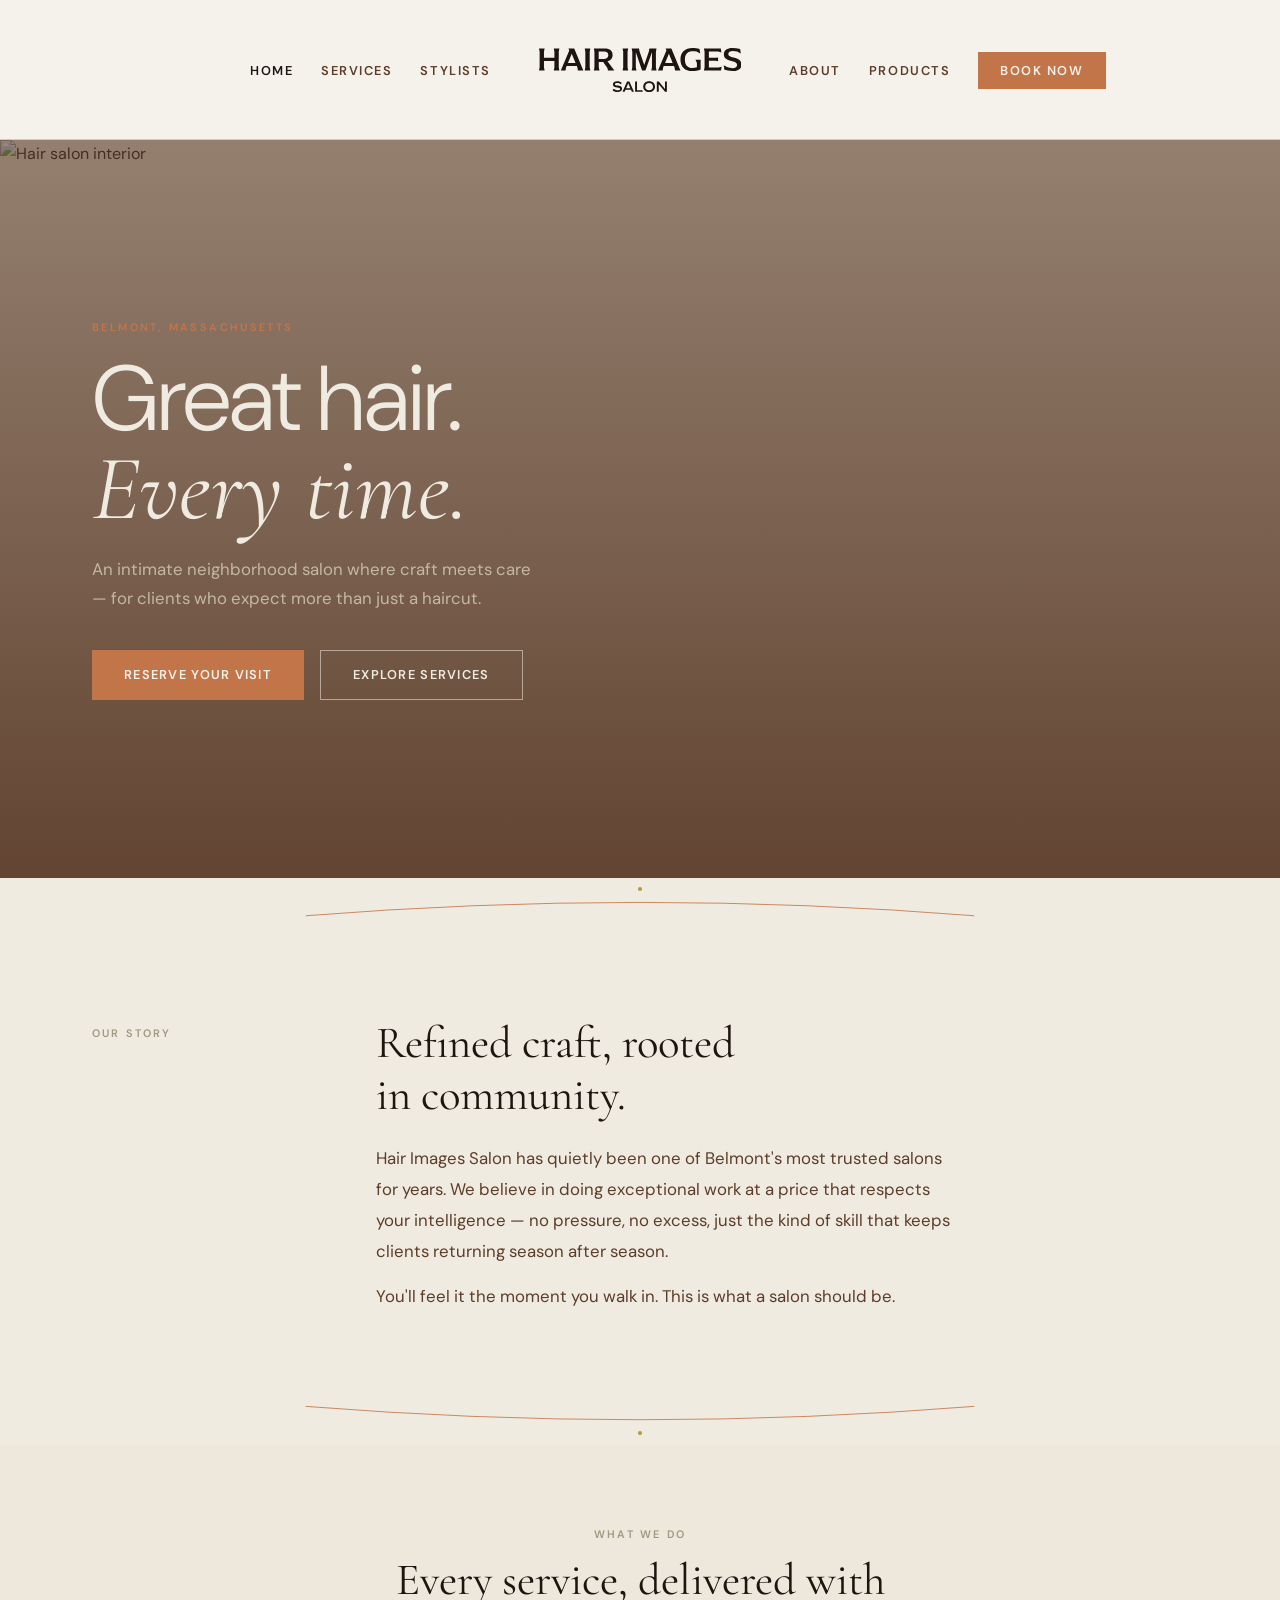
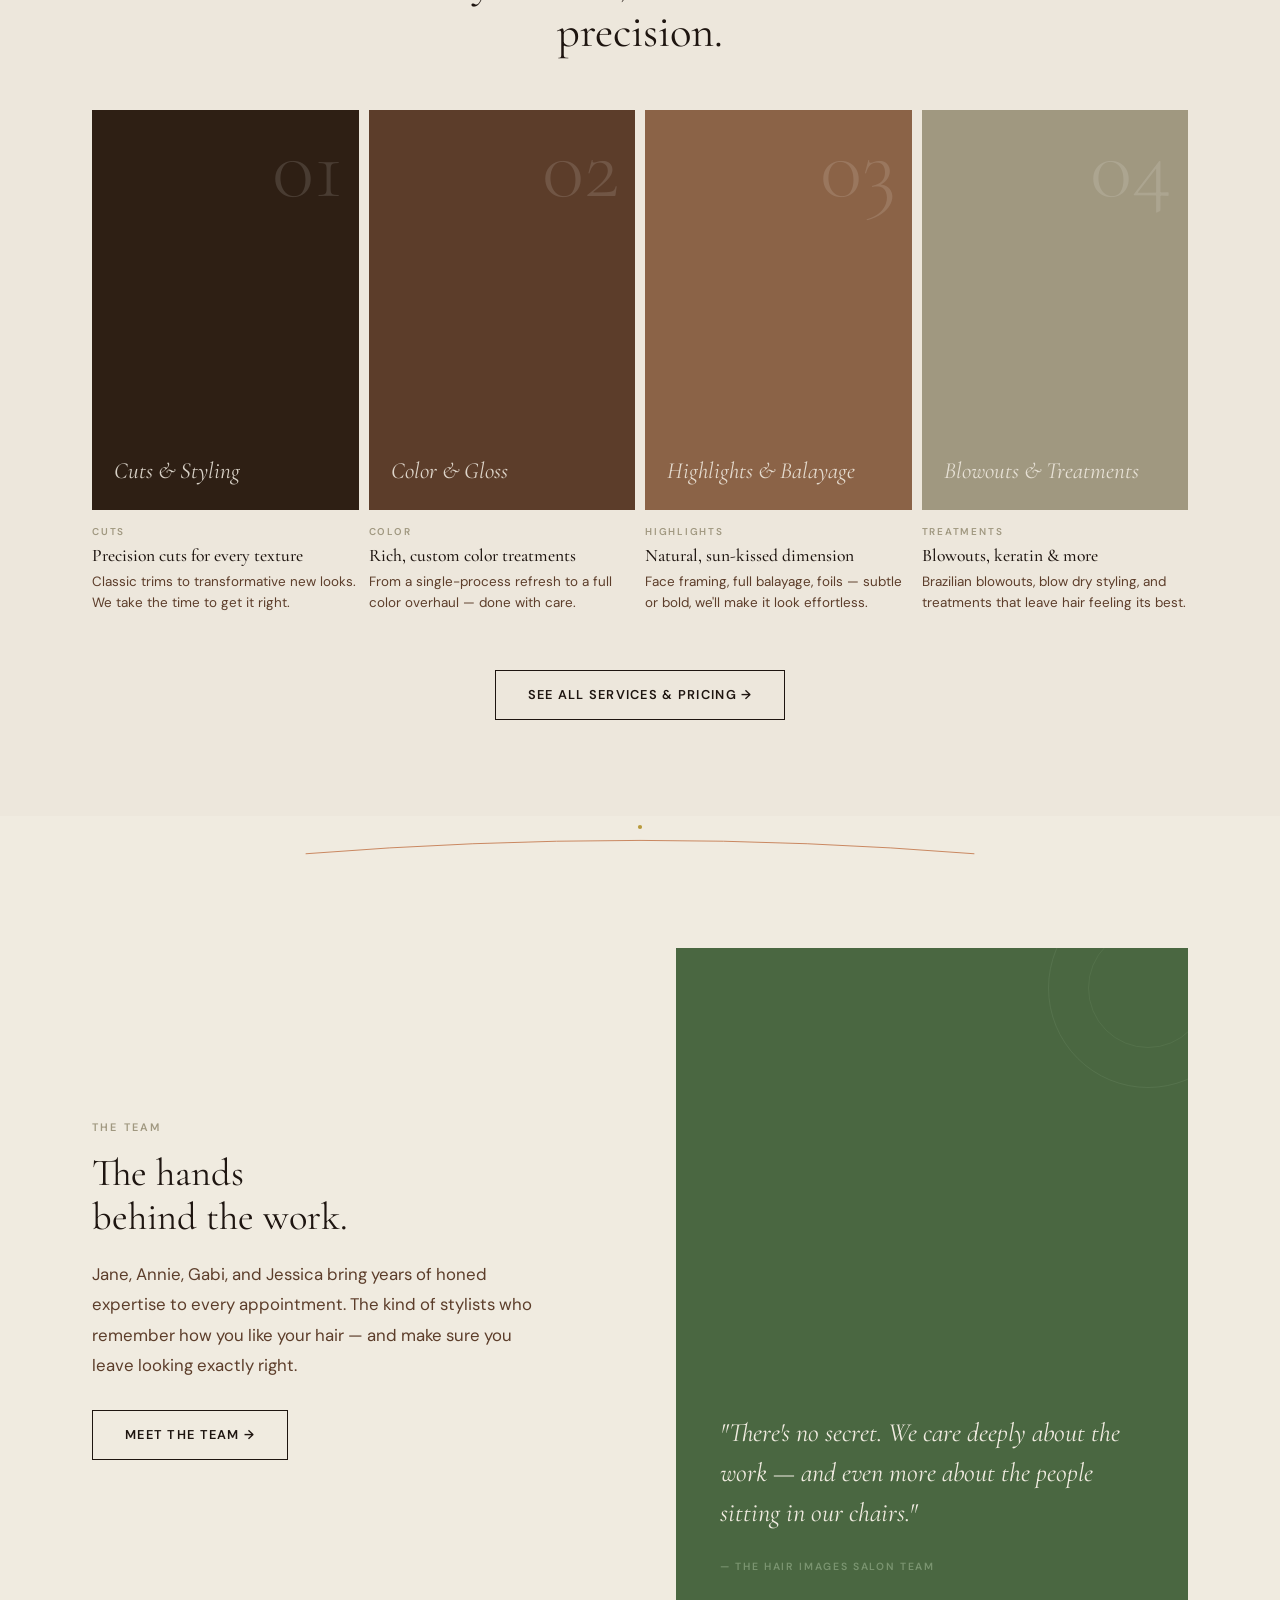
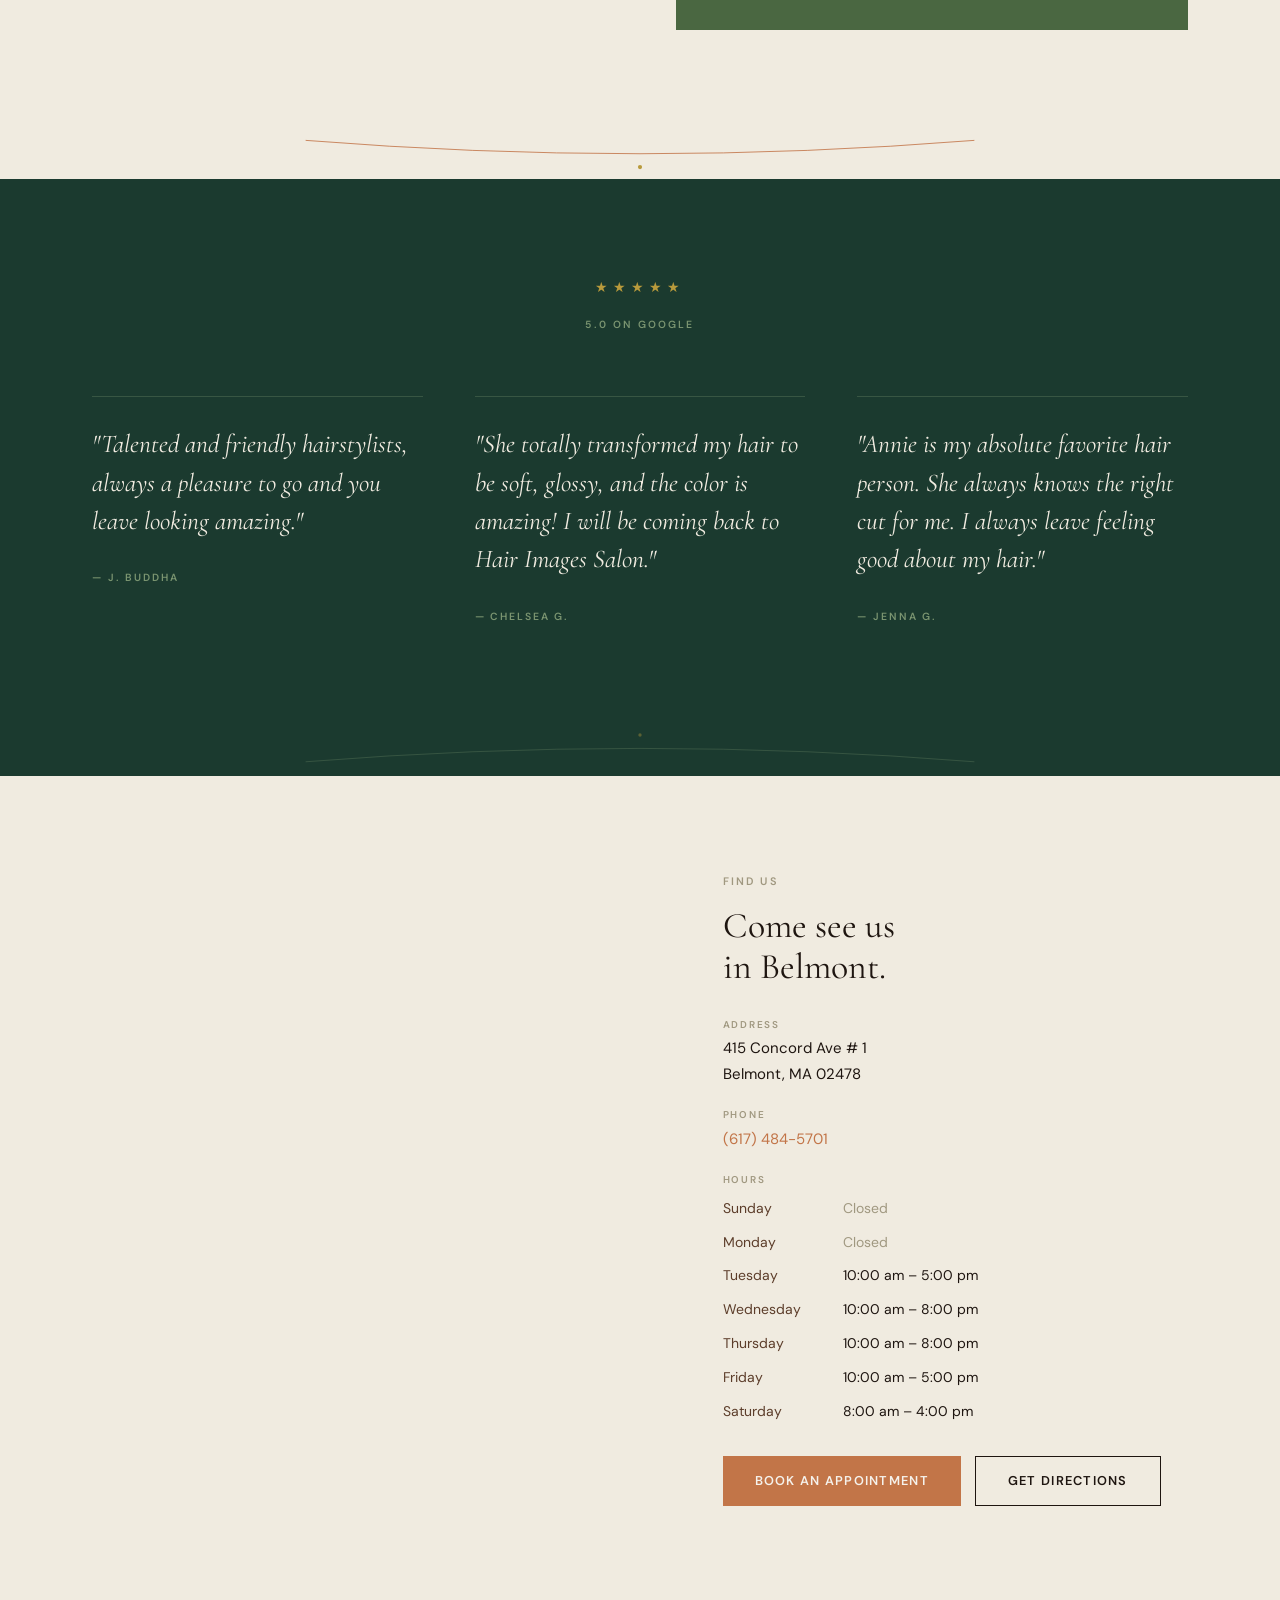
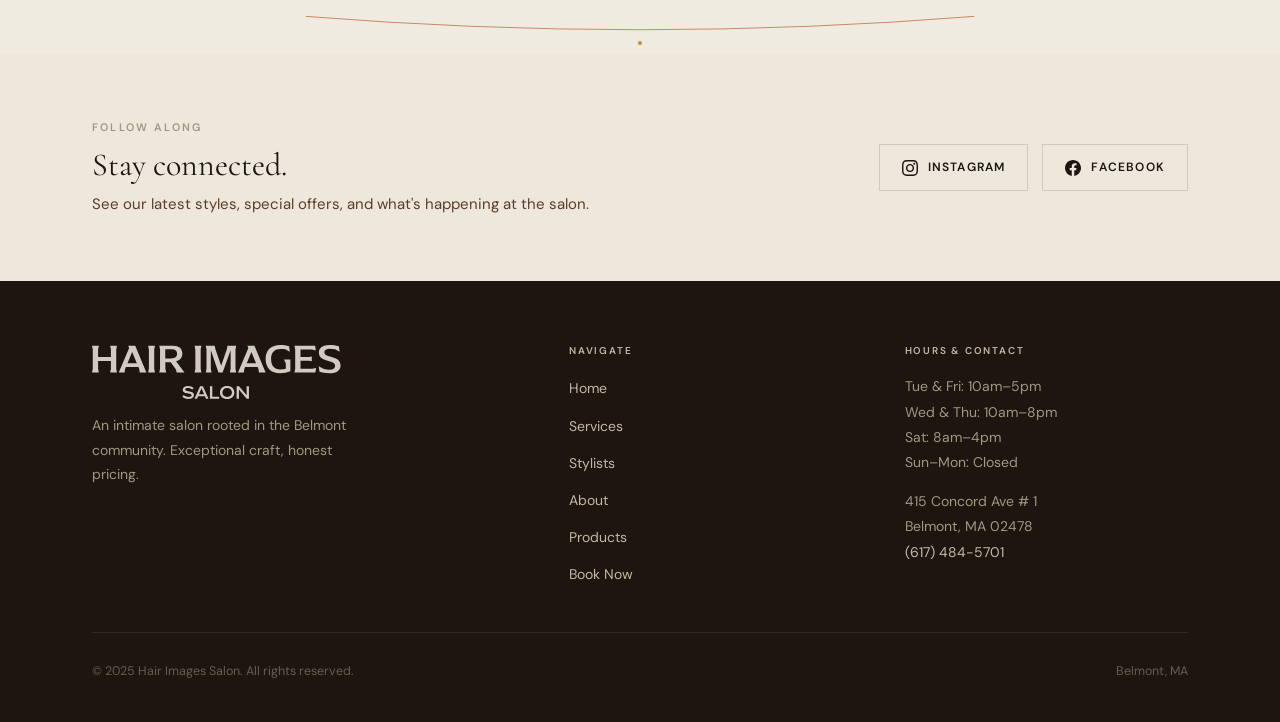
==== commit 5c3e94e4: "Add asymmetric mobile padding to arc dividers on dot side Tag each divider arc-up/arc-down and apply" ====
--- a/index.html
+++ b/index.html
@@ -87,7 +87,7 @@
   </section>
 
   <!-- Arc Divider -->
-  <div class="arc-divider" aria-hidden="true">
+  <div class="arc-divider arc-up" aria-hidden="true">
     <svg viewBox="0 0 1000 48" fill="none" xmlns="http://www.w3.org/2000/svg">
       <path d="M100,38 Q500,6 900,38" stroke="#C27548" stroke-width="1"/>
       <circle cx="500" cy="6" r="2.5" fill="#B89A3C"/>
@@ -111,7 +111,7 @@
   </section>
 
   <!-- Arc Divider -->
-  <div class="arc-divider" aria-hidden="true">
+  <div class="arc-divider arc-down" aria-hidden="true">
     <svg viewBox="0 0 1000 48" fill="none" xmlns="http://www.w3.org/2000/svg">
       <path d="M100,10 Q500,42 900,10" stroke="#C27548" stroke-width="1"/>
       <circle cx="500" cy="42" r="2.5" fill="#B89A3C"/>
@@ -185,7 +185,7 @@
   </section>
 
   <!-- Arc Divider -->
-  <div class="arc-divider" aria-hidden="true">
+  <div class="arc-divider arc-up" aria-hidden="true">
     <svg viewBox="0 0 1000 48" fill="none" xmlns="http://www.w3.org/2000/svg">
       <path d="M100,38 Q500,6 900,38" stroke="#C27548" stroke-width="1"/>
       <circle cx="500" cy="6" r="2.5" fill="#B89A3C"/>
@@ -213,7 +213,7 @@
   </section>
 
   <!-- Arc Divider -->
-  <div class="arc-divider" aria-hidden="true">
+  <div class="arc-divider arc-down" aria-hidden="true">
     <svg viewBox="0 0 1000 48" fill="none" xmlns="http://www.w3.org/2000/svg">
       <path d="M100,10 Q500,42 900,10" stroke="#C27548" stroke-width="1"/>
       <circle cx="500" cy="42" r="2.5" fill="#B89A3C"/>
@@ -263,7 +263,7 @@
 
   <!-- Arc Divider (inverted, lighter) -->
   <div style="background: var(--seaweed);">
-    <div class="arc-divider" aria-hidden="true">
+    <div class="arc-divider arc-up" aria-hidden="true">
       <svg viewBox="0 0 1000 48" fill="none" xmlns="http://www.w3.org/2000/svg">
         <path d="M100,38 Q500,6 900,38" stroke="rgba(122,148,112,0.35)" stroke-width="1"/>
         <circle cx="500" cy="6" r="2" fill="rgba(184,154,60,0.4)"/>
@@ -332,7 +332,7 @@
   </section>
 
   <!-- Arc Divider -->
-  <div class="arc-divider" aria-hidden="true">
+  <div class="arc-divider arc-down" aria-hidden="true">
     <svg viewBox="0 0 1000 48" fill="none" xmlns="http://www.w3.org/2000/svg">
       <path d="M100,10 Q500,42 900,10" stroke="#C27548" stroke-width="1"/>
       <circle cx="500" cy="42" r="2.5" fill="#B89A3C"/>
--- a/css/style.css
+++ b/css/style.css
@@ -199,7 +199,7 @@
 }
 
 .logo-mark {
-  height: 88px;
+  height: 44px;
   width: auto;
   fill: var(--espresso);
   flex-shrink: 0;
@@ -1073,7 +1073,7 @@
   .nav-toggle      { display: block; position: static; transform: none; }
   .nav-inner       { display: flex; justify-content: space-between; padding: 0 20px; }
   .nav-logo        { padding: 0 12px; }
-  .logo-mark       { height: 48px; }
+  .logo-mark       { height: 33px; }
   nav.menu-open .nav-mobile-menu {
     display: block;
     position: absolute;
@@ -1109,6 +1109,10 @@
     display: inline-block;
   }
 
+  .arc-divider          { padding: 8px 20px; }
+  .arc-divider.arc-up   { padding-top: 36px; }
+  .arc-divider.arc-down { padding-bottom: 36px; }
+
   .hero            { min-height: 82vh; padding: 48px 0; }
   .hero-content h1 { font-size: 2.9rem; }
 
